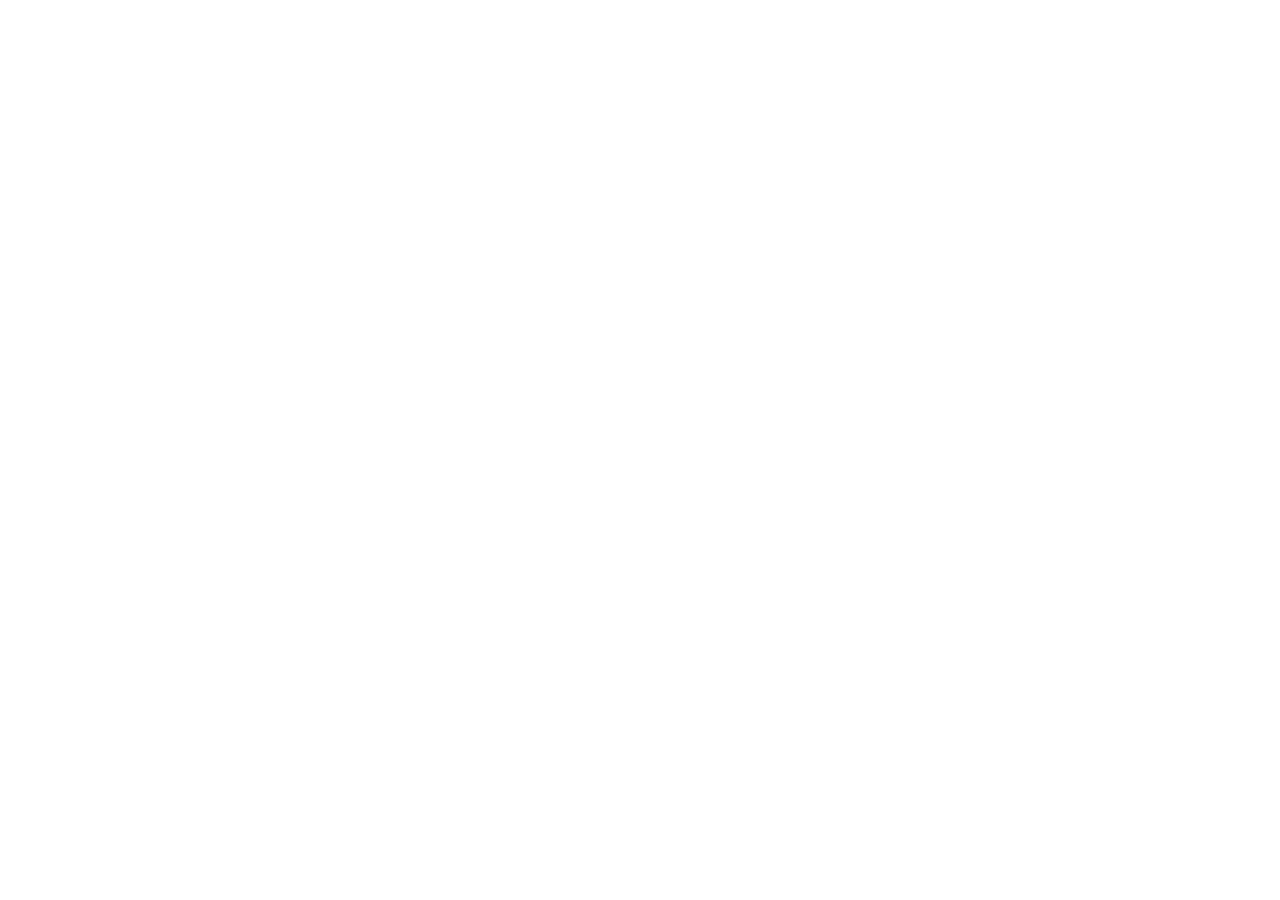
==== assets/index.html @ cc02e822 "Add files via upload" ====
<!doctype html>
<html lang="en">
  <head>
    <meta charset="UTF-8" />
    <meta name="viewport" content="width=device-width, initial-scale=1.0" />
    <title>Ghost Hunt: Revenge</title>
    <script type="module" crossorigin src="/assets/index-zUmnUWKj.js"></script>
    <link rel="stylesheet" crossorigin href="/assets/index-02ATcrIf.css">
  </head>
  <body class="bg-black text-white selection:bg-red-500 selection:text-white overflow-hidden select-none">
    <div id="root"></div>
  </body>
</html>
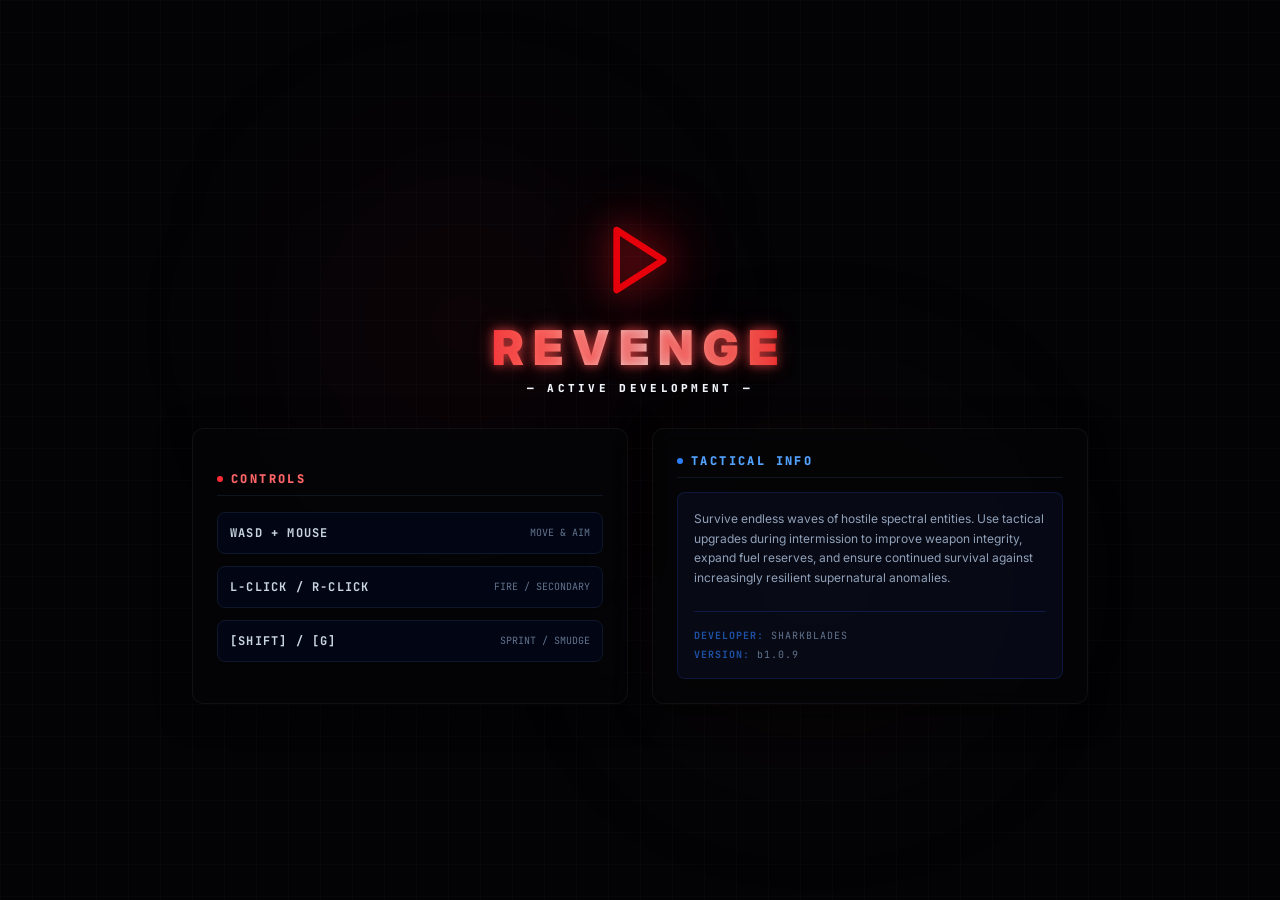
==== commit 7dbaaf4b: "h" ====
--- a/assets/index.html
+++ b/assets/index.html
@@ -4,8 +4,8 @@
     <meta charset="UTF-8" />
     <meta name="viewport" content="width=device-width, initial-scale=1.0" />
     <title>Ghost Hunt: Revenge</title>
-    <script type="module" crossorigin src="/assets/index-zUmnUWKj.js"></script>
-    <link rel="stylesheet" crossorigin href="/assets/index-02ATcrIf.css">
+    <script type="module" crossorigin src="./assets/index-CGmP6H2M.js"></script>
+    <link rel="stylesheet" crossorigin href="./assets/index-DzW3WT_B.css">
   </head>
   <body class="bg-black text-white selection:bg-red-500 selection:text-white overflow-hidden select-none">
     <div id="root"></div>
--- a/assets/assets/index-DzW3WT_B.css
+++ b/assets/assets/index-DzW3WT_B.css
@@ -0,0 +1 @@
+@import "https://fonts.googleapis.com/css2?family=Inter:wght@400;500;600;700;800;900&family=JetBrains+Mono:wght@400;500;700;800&display=swap";@layer components;@layer properties{@supports (((-webkit-hyphens:none)) and (not (margin-trim:inline))) or ((-moz-orient:inline) and (not (color:rgb(from red r g b)))){*,:before,:after,::backdrop{--tw-translate-x:0;--tw-translate-y:0;--tw-translate-z:0;--tw-scale-x:1;--tw-scale-y:1;--tw-scale-z:1;--tw-border-style:solid;--tw-gradient-position:initial;--tw-gradient-from:#0000;--tw-gradient-via:#0000;--tw-gradient-to:#0000;--tw-gradient-stops:initial;--tw-gradient-via-stops:initial;--tw-gradient-from-position:0%;--tw-gradient-via-position:50%;--tw-gradient-to-position:100%;--tw-leading:initial;--tw-font-weight:initial;--tw-tracking:initial;--tw-shadow:0 0 #0000;--tw-shadow-color:initial;--tw-shadow-alpha:100%;--tw-inset-shadow:0 0 #0000;--tw-inset-shadow-color:initial;--tw-inset-shadow-alpha:100%;--tw-ring-color:initial;--tw-ring-shadow:0 0 #0000;--tw-inset-ring-color:initial;--tw-inset-ring-shadow:0 0 #0000;--tw-ring-inset:initial;--tw-ring-offset-width:0px;--tw-ring-offset-color:#fff;--tw-ring-offset-shadow:0 0 #0000;--tw-blur:initial;--tw-brightness:initial;--tw-contrast:initial;--tw-grayscale:initial;--tw-hue-rotate:initial;--tw-invert:initial;--tw-opacity:initial;--tw-saturate:initial;--tw-sepia:initial;--tw-drop-shadow:initial;--tw-drop-shadow-color:initial;--tw-drop-shadow-alpha:100%;--tw-drop-shadow-size:initial;--tw-backdrop-blur:initial;--tw-backdrop-brightness:initial;--tw-backdrop-contrast:initial;--tw-backdrop-grayscale:initial;--tw-backdrop-hue-rotate:initial;--tw-backdrop-invert:initial;--tw-backdrop-opacity:initial;--tw-backdrop-saturate:initial;--tw-backdrop-sepia:initial;--tw-duration:initial}}}@layer theme{:root,:host{--font-sans:"Inter", ui-sans-serif, system-ui, sans-serif;--font-mono:"JetBrains Mono", ui-monospace, SFMono-Regular, monospace;--color-red-400:oklch(70.4% .191 22.216);--color-red-500:oklch(63.7% .237 25.331);--color-red-600:oklch(57.7% .245 27.325);--color-red-700:oklch(50.5% .213 27.518);--color-red-900:oklch(39.6% .141 25.723);--color-red-950:oklch(25.8% .092 26.042);--color-amber-400:oklch(82.8% .189 84.429);--color-amber-500:oklch(76.9% .188 70.08);--color-amber-600:oklch(66.6% .179 58.318);--color-amber-900:oklch(41.4% .112 45.904);--color-amber-950:oklch(27.9% .077 45.635);--color-green-400:oklch(79.2% .209 151.711);--color-green-500:oklch(72.3% .219 149.579);--color-green-600:oklch(62.7% .194 149.214);--color-green-900:oklch(39.3% .095 152.535);--color-green-950:oklch(26.6% .065 152.934);--color-cyan-400:oklch(78.9% .154 211.53);--color-cyan-500:oklch(71.5% .143 215.221);--color-cyan-950:oklch(30.2% .056 229.695);--color-blue-200:oklch(88.2% .059 254.128);--color-blue-400:oklch(70.7% .165 254.624);--color-blue-500:oklch(62.3% .214 259.815);--color-blue-600:oklch(54.6% .245 262.881);--color-blue-900:oklch(37.9% .146 265.522);--color-blue-950:oklch(28.2% .091 267.935);--color-slate-100:oklch(96.8% .007 247.896);--color-slate-300:oklch(86.9% .022 252.894);--color-slate-400:oklch(70.4% .04 256.788);--color-slate-500:oklch(55.4% .046 257.417);--color-slate-600:oklch(44.6% .043 257.281);--color-slate-800:oklch(27.9% .041 260.031);--color-slate-900:oklch(20.8% .042 265.755);--color-slate-950:oklch(12.9% .042 264.695);--color-stone-200:oklch(92.3% .003 48.717);--color-black:#000;--color-white:#fff;--spacing:.25rem;--container-md:28rem;--container-2xl:42rem;--container-4xl:56rem;--text-xs:.75rem;--text-xs--line-height:calc(1 / .75);--text-sm:.875rem;--text-sm--line-height:calc(1.25 / .875);--text-2xl:1.5rem;--text-2xl--line-height:calc(2 / 1.5);--text-4xl:2.25rem;--text-4xl--line-height:calc(2.5 / 2.25);--text-5xl:3rem;--text-5xl--line-height:1;--text-6xl:3.75rem;--text-6xl--line-height:1;--text-8xl:6rem;--text-8xl--line-height:1;--text-9xl:8rem;--text-9xl--line-height:1;--font-weight-medium:500;--font-weight-bold:700;--font-weight-extrabold:800;--font-weight-black:900;--tracking-tighter:-.05em;--tracking-tight:-.025em;--tracking-wide:.025em;--tracking-wider:.05em;--tracking-widest:.1em;--leading-relaxed:1.625;--radius-md:.375rem;--radius-lg:.5rem;--radius-xl:.75rem;--drop-shadow-md:0 3px 3px #0000001f;--animate-spin:spin 1s linear infinite;--animate-ping:ping 1s cubic-bezier(0, 0, .2, 1) infinite;--animate-pulse:pulse 2s cubic-bezier(.4, 0, .6, 1) infinite;--animate-bounce:bounce 1s infinite;--blur-sm:8px;--blur-md:12px;--blur-lg:16px;--blur-xl:24px;--default-transition-duration:.15s;--default-transition-timing-function:cubic-bezier(.4, 0, .2, 1);--default-font-family:var(--font-sans);--default-mono-font-family:var(--font-mono)}}@layer base{*,:after,:before,::backdrop{box-sizing:border-box;border:0 solid;margin:0;padding:0}::file-selector-button{box-sizing:border-box;border:0 solid;margin:0;padding:0}html,:host{-webkit-text-size-adjust:100%;tab-size:4;line-height:1.5;font-family:var(--default-font-family,ui-sans-serif, system-ui, sans-serif, "Apple Color Emoji", "Segoe UI Emoji", "Segoe UI Symbol", "Noto Color Emoji");font-feature-settings:var(--default-font-feature-settings,normal);font-variation-settings:var(--default-font-variation-settings,normal);-webkit-tap-highlight-color:transparent}hr{height:0;color:inherit;border-top-width:1px}abbr:where([title]){-webkit-text-decoration:underline dotted;text-decoration:underline dotted}h1,h2,h3,h4,h5,h6{font-size:inherit;font-weight:inherit}a{color:inherit;-webkit-text-decoration:inherit;-webkit-text-decoration:inherit;-webkit-text-decoration:inherit;-webkit-text-decoration:inherit;text-decoration:inherit}b,strong{font-weight:bolder}code,kbd,samp,pre{font-family:var(--default-mono-font-family,ui-monospace, SFMono-Regular, Menlo, Monaco, Consolas, "Liberation Mono", "Courier New", monospace);font-feature-settings:var(--default-mono-font-feature-settings,normal);font-variation-settings:var(--default-mono-font-variation-settings,normal);font-size:1em}small{font-size:80%}sub,sup{vertical-align:baseline;font-size:75%;line-height:0;position:relative}sub{bottom:-.25em}sup{top:-.5em}table{text-indent:0;border-color:inherit;border-collapse:collapse}:-moz-focusring{outline:auto}progress{vertical-align:baseline}summary{display:list-item}ol,ul,menu{list-style:none}img,svg,video,canvas,audio,iframe,embed,object{vertical-align:middle;display:block}img,video{max-width:100%;height:auto}button,input,select,optgroup,textarea{font:inherit;font-feature-settings:inherit;font-variation-settings:inherit;letter-spacing:inherit;color:inherit;opacity:1;background-color:#0000;border-radius:0}::file-selector-button{font:inherit;font-feature-settings:inherit;font-variation-settings:inherit;letter-spacing:inherit;color:inherit;opacity:1;background-color:#0000;border-radius:0}:where(select:is([multiple],[size])) optgroup{font-weight:bolder}:where(select:is([multiple],[size])) optgroup option{padding-inline-start:20px}::file-selector-button{margin-inline-end:4px}::placeholder{opacity:1}@supports (not ((-webkit-appearance:-apple-pay-button))) or (contain-intrinsic-size:1px){::placeholder{color:currentColor}@supports (color:color-mix(in lab, red, red)){::placeholder{color:color-mix(in oklab, currentcolor 50%, transparent)}}}textarea{resize:vertical}::-webkit-search-decoration{-webkit-appearance:none}::-webkit-date-and-time-value{min-height:1lh;text-align:inherit}::-webkit-datetime-edit{display:inline-flex}::-webkit-datetime-edit-fields-wrapper{padding:0}::-webkit-datetime-edit{padding-block:0}::-webkit-datetime-edit-year-field{padding-block:0}::-webkit-datetime-edit-month-field{padding-block:0}::-webkit-datetime-edit-day-field{padding-block:0}::-webkit-datetime-edit-hour-field{padding-block:0}::-webkit-datetime-edit-minute-field{padding-block:0}::-webkit-datetime-edit-second-field{padding-block:0}::-webkit-datetime-edit-millisecond-field{padding-block:0}::-webkit-datetime-edit-meridiem-field{padding-block:0}::-webkit-calendar-picker-indicator{line-height:1}:-moz-ui-invalid{box-shadow:none}button,input:where([type=button],[type=reset],[type=submit]){appearance:button}::file-selector-button{appearance:button}::-webkit-inner-spin-button{height:auto}::-webkit-outer-spin-button{height:auto}[hidden]:where(:not([hidden=until-found])){display:none!important}}@layer utilities{.pointer-events-auto{pointer-events:auto}.pointer-events-none{pointer-events:none}.invisible{visibility:hidden}.absolute{position:absolute}.fixed{position:fixed}.relative{position:relative}.inset-0{inset:calc(var(--spacing) * 0)}.top-0{top:calc(var(--spacing) * 0)}.top-1\/2{top:50%}.top-6{top:calc(var(--spacing) * 6)}.top-24{top:calc(var(--spacing) * 24)}.top-\[20\%\]{top:20%}.right-0{right:calc(var(--spacing) * 0)}.right-6{right:calc(var(--spacing) * 6)}.right-\[25\%\]{right:25%}.-bottom-2{bottom:calc(var(--spacing) * -2)}.bottom-8{bottom:calc(var(--spacing) * 8)}.bottom-10{bottom:calc(var(--spacing) * 10)}.bottom-\[20\%\]{bottom:20%}.left-0{left:calc(var(--spacing) * 0)}.left-1\/2{left:50%}.left-6{left:calc(var(--spacing) * 6)}.left-10{left:calc(var(--spacing) * 10)}.left-\[25\%\]{left:25%}.z-0{z-index:0}.z-10{z-index:10}.z-20{z-index:20}.z-30{z-index:30}.z-40{z-index:40}.z-45,.z-\[45\]{z-index:45}.z-\[50\]{z-index:50}.my-auto{margin-block:auto}.mt-0\.5{margin-top:calc(var(--spacing) * .5)}.mt-1{margin-top:calc(var(--spacing) * 1)}.mt-2{margin-top:calc(var(--spacing) * 2)}.mt-4{margin-top:calc(var(--spacing) * 4)}.mt-6{margin-top:calc(var(--spacing) * 6)}.mt-auto{margin-top:auto}.mb-0\.5{margin-bottom:calc(var(--spacing) * .5)}.mb-1{margin-bottom:calc(var(--spacing) * 1)}.mb-2{margin-bottom:calc(var(--spacing) * 2)}.mb-3\.5{margin-bottom:calc(var(--spacing) * 3.5)}.mb-4{margin-bottom:calc(var(--spacing) * 4)}.mb-6{margin-bottom:calc(var(--spacing) * 6)}.mb-8{margin-bottom:calc(var(--spacing) * 8)}.mb-16{margin-bottom:calc(var(--spacing) * 16)}.ml-1{margin-left:calc(var(--spacing) * 1)}.block{display:block}.flex{display:flex}.grid{display:grid}.hidden{display:none}.h-0\.5{height:calc(var(--spacing) * .5)}.h-1{height:calc(var(--spacing) * 1)}.h-1\.5{height:calc(var(--spacing) * 1.5)}.h-3{height:calc(var(--spacing) * 3)}.h-3\.5{height:calc(var(--spacing) * 3.5)}.h-4{height:calc(var(--spacing) * 4)}.h-5{height:calc(var(--spacing) * 5)}.h-6{height:calc(var(--spacing) * 6)}.h-8{height:calc(var(--spacing) * 8)}.h-20{height:calc(var(--spacing) * 20)}.h-32{height:calc(var(--spacing) * 32)}.h-72{height:calc(var(--spacing) * 72)}.h-\[1px\]{height:1px}.h-\[75px\]{height:75px}.h-full{height:100%}.h-screen{height:100vh}.w-0\.5{width:calc(var(--spacing) * .5)}.w-1{width:calc(var(--spacing) * 1)}.w-1\.5{width:calc(var(--spacing) * 1.5)}.w-3\.5{width:calc(var(--spacing) * 3.5)}.w-4{width:calc(var(--spacing) * 4)}.w-5{width:calc(var(--spacing) * 5)}.w-6{width:calc(var(--spacing) * 6)}.w-20{width:calc(var(--spacing) * 20)}.w-32{width:calc(var(--spacing) * 32)}.w-64{width:calc(var(--spacing) * 64)}.w-72{width:calc(var(--spacing) * 72)}.w-\[1px\]{width:1px}.w-full{width:100%}.w-screen{width:100vw}.max-w-2xl{max-width:var(--container-2xl)}.max-w-4xl{max-width:var(--container-4xl)}.max-w-full{max-width:100%}.max-w-md{max-width:var(--container-md)}.min-w-\[80px\]{min-width:80px}.flex-1{flex:1}.-translate-x-1\/2{--tw-translate-x:calc(calc(1 / 2 * 100%) * -1);translate:var(--tw-translate-x) var(--tw-translate-y)}.-translate-x-3{--tw-translate-x:calc(var(--spacing) * -3);translate:var(--tw-translate-x) var(--tw-translate-y)}.translate-x-3{--tw-translate-x:calc(var(--spacing) * 3);translate:var(--tw-translate-x) var(--tw-translate-y)}.-translate-y-3{--tw-translate-y:calc(var(--spacing) * -3);translate:var(--tw-translate-x) var(--tw-translate-y)}.translate-y-3{--tw-translate-y:calc(var(--spacing) * 3);translate:var(--tw-translate-x) var(--tw-translate-y)}.translate-y-full{--tw-translate-y:100%;translate:var(--tw-translate-x) var(--tw-translate-y)}.scale-25{--tw-scale-x:25%;--tw-scale-y:25%;--tw-scale-z:25%;scale:var(--tw-scale-x) var(--tw-scale-y)}.scale-50{--tw-scale-x:50%;--tw-scale-y:50%;--tw-scale-z:50%;scale:var(--tw-scale-x) var(--tw-scale-y)}.scale-75{--tw-scale-x:75%;--tw-scale-y:75%;--tw-scale-z:75%;scale:var(--tw-scale-x) var(--tw-scale-y)}.scale-110{--tw-scale-x:110%;--tw-scale-y:110%;--tw-scale-z:110%;scale:var(--tw-scale-x) var(--tw-scale-y)}.animate-\[spin_3s_linear_infinite\]{animation:3s linear infinite spin}.animate-bounce{animation:var(--animate-bounce)}.animate-ping{animation:var(--animate-ping)}.animate-pulse{animation:var(--animate-pulse)}.animate-spin{animation:var(--animate-spin)}.cursor-crosshair{cursor:crosshair}.cursor-not-allowed{cursor:not-allowed}.cursor-pointer{cursor:pointer}.resize{resize:both}.grid-cols-2{grid-template-columns:repeat(2,minmax(0,1fr))}.flex-col{flex-direction:column}.items-baseline{align-items:baseline}.items-center{align-items:center}.items-end{align-items:flex-end}.items-stretch{align-items:stretch}.justify-between{justify-content:space-between}.justify-center{justify-content:center}.gap-1{gap:calc(var(--spacing) * 1)}.gap-1\.5{gap:calc(var(--spacing) * 1.5)}.gap-2{gap:calc(var(--spacing) * 2)}.gap-2\.5{gap:calc(var(--spacing) * 2.5)}.gap-3{gap:calc(var(--spacing) * 3)}.gap-3\.5{gap:calc(var(--spacing) * 3.5)}.gap-4{gap:calc(var(--spacing) * 4)}.gap-6{gap:calc(var(--spacing) * 6)}.gap-8{gap:calc(var(--spacing) * 8)}.gap-12{gap:calc(var(--spacing) * 12)}.overflow-auto{overflow:auto}.overflow-hidden{overflow:hidden}.rounded{border-radius:.25rem}.rounded-full{border-radius:3.40282e38px}.rounded-lg{border-radius:var(--radius-lg)}.rounded-md{border-radius:var(--radius-md)}.rounded-xl{border-radius:var(--radius-xl)}.border{border-style:var(--tw-border-style);border-width:1px}.border-2{border-style:var(--tw-border-style);border-width:2px}.border-y{border-block-style:var(--tw-border-style);border-block-width:1px}.border-t{border-top-style:var(--tw-border-style);border-top-width:1px}.border-t-2{border-top-style:var(--tw-border-style);border-top-width:2px}.border-b{border-bottom-style:var(--tw-border-style);border-bottom-width:1px}.border-l-2{border-left-style:var(--tw-border-style);border-left-width:2px}.border-none{--tw-border-style:none;border-style:none}.border-amber-500\/10{border-color:#f99c001a}@supports (color:color-mix(in lab, red, red)){.border-amber-500\/10{border-color:color-mix(in oklab, var(--color-amber-500) 10%, transparent)}}.border-amber-500\/30{border-color:#f99c004d}@supports (color:color-mix(in lab, red, red)){.border-amber-500\/30{border-color:color-mix(in oklab, var(--color-amber-500) 30%, transparent)}}.border-blue-900\/30{border-color:#1c398e4d}@supports (color:color-mix(in lab, red, red)){.border-blue-900\/30{border-color:color-mix(in oklab, var(--color-blue-900) 30%, transparent)}}.border-blue-900\/40{border-color:#1c398e66}@supports (color:color-mix(in lab, red, red)){.border-blue-900\/40{border-color:color-mix(in oklab, var(--color-blue-900) 40%, transparent)}}.border-current\/10{border-color:currentColor}@supports (color:color-mix(in lab, red, red)){.border-current\/10{border-color:color-mix(in oklab, currentcolor 10%, transparent)}}.border-cyan-500\/30{border-color:#00b7d74d}@supports (color:color-mix(in lab, red, red)){.border-cyan-500\/30{border-color:color-mix(in oklab, var(--color-cyan-500) 30%, transparent)}}.border-green-500\/10{border-color:#00c7581a}@supports (color:color-mix(in lab, red, red)){.border-green-500\/10{border-color:color-mix(in oklab, var(--color-green-500) 10%, transparent)}}.border-green-500\/20{border-color:#00c75833}@supports (color:color-mix(in lab, red, red)){.border-green-500\/20{border-color:color-mix(in oklab, var(--color-green-500) 20%, transparent)}}.border-green-500\/30{border-color:#00c7584d}@supports (color:color-mix(in lab, red, red)){.border-green-500\/30{border-color:color-mix(in oklab, var(--color-green-500) 30%, transparent)}}.border-red-500\/20{border-color:#fb2c3633}@supports (color:color-mix(in lab, red, red)){.border-red-500\/20{border-color:color-mix(in oklab, var(--color-red-500) 20%, transparent)}}.border-red-500\/25{border-color:#fb2c3640}@supports (color:color-mix(in lab, red, red)){.border-red-500\/25{border-color:color-mix(in oklab, var(--color-red-500) 25%, transparent)}}.border-red-500\/30{border-color:#fb2c364d}@supports (color:color-mix(in lab, red, red)){.border-red-500\/30{border-color:color-mix(in oklab, var(--color-red-500) 30%, transparent)}}.border-red-600\/30{border-color:#e400144d}@supports (color:color-mix(in lab, red, red)){.border-red-600\/30{border-color:color-mix(in oklab, var(--color-red-600) 30%, transparent)}}.border-slate-800{border-color:var(--color-slate-800)}.border-slate-800\/50{border-color:#1d293d80}@supports (color:color-mix(in lab, red, red)){.border-slate-800\/50{border-color:color-mix(in oklab, var(--color-slate-800) 50%, transparent)}}.border-slate-800\/60{border-color:#1d293d99}@supports (color:color-mix(in lab, red, red)){.border-slate-800\/60{border-color:color-mix(in oklab, var(--color-slate-800) 60%, transparent)}}.border-slate-800\/80{border-color:#1d293dcc}@supports (color:color-mix(in lab, red, red)){.border-slate-800\/80{border-color:color-mix(in oklab, var(--color-slate-800) 80%, transparent)}}.border-slate-900{border-color:var(--color-slate-900)}.border-slate-900\/60{border-color:#0f172b99}@supports (color:color-mix(in lab, red, red)){.border-slate-900\/60{border-color:color-mix(in oklab, var(--color-slate-900) 60%, transparent)}}.border-t-green-500{border-top-color:var(--color-green-500)}.border-l-blue-500{border-left-color:var(--color-blue-500)}.bg-\[\#0a0a0c\]{background-color:#0a0a0c}.bg-\[\#020204\]{background-color:#020204}.bg-\[\#030306\]{background-color:#030306}.bg-amber-900\/10{background-color:#7b33061a}@supports (color:color-mix(in lab, red, red)){.bg-amber-900\/10{background-color:color-mix(in oklab, var(--color-amber-900) 10%, transparent)}}.bg-amber-950\/20{background-color:#46190133}@supports (color:color-mix(in lab, red, red)){.bg-amber-950\/20{background-color:color-mix(in oklab, var(--color-amber-950) 20%, transparent)}}.bg-amber-950\/40{background-color:#46190166}@supports (color:color-mix(in lab, red, red)){.bg-amber-950\/40{background-color:color-mix(in oklab, var(--color-amber-950) 40%, transparent)}}.bg-amber-950\/60{background-color:#46190199}@supports (color:color-mix(in lab, red, red)){.bg-amber-950\/60{background-color:color-mix(in oklab, var(--color-amber-950) 60%, transparent)}}.bg-black{background-color:var(--color-black)}.bg-black\/60{background-color:#0009}@supports (color:color-mix(in lab, red, red)){.bg-black\/60{background-color:color-mix(in oklab, var(--color-black) 60%, transparent)}}.bg-black\/75{background-color:#000000bf}@supports (color:color-mix(in lab, red, red)){.bg-black\/75{background-color:color-mix(in oklab, var(--color-black) 75%, transparent)}}.bg-black\/80{background-color:#000c}@supports (color:color-mix(in lab, red, red)){.bg-black\/80{background-color:color-mix(in oklab, var(--color-black) 80%, transparent)}}.bg-black\/90{background-color:#000000e6}@supports (color:color-mix(in lab, red, red)){.bg-black\/90{background-color:color-mix(in oklab, var(--color-black) 90%, transparent)}}.bg-black\/95{background-color:#000000f2}@supports (color:color-mix(in lab, red, red)){.bg-black\/95{background-color:color-mix(in oklab, var(--color-black) 95%, transparent)}}.bg-blue-500{background-color:var(--color-blue-500)}.bg-blue-950\/20{background-color:#16245633}@supports (color:color-mix(in lab, red, red)){.bg-blue-950\/20{background-color:color-mix(in oklab, var(--color-blue-950) 20%, transparent)}}.bg-blue-950\/40{background-color:#16245666}@supports (color:color-mix(in lab, red, red)){.bg-blue-950\/40{background-color:color-mix(in oklab, var(--color-blue-950) 40%, transparent)}}.bg-cyan-950\/20{background-color:#05334533}@supports (color:color-mix(in lab, red, red)){.bg-cyan-950\/20{background-color:color-mix(in oklab, var(--color-cyan-950) 20%, transparent)}}.bg-cyan-950\/60{background-color:#05334599}@supports (color:color-mix(in lab, red, red)){.bg-cyan-950\/60{background-color:color-mix(in oklab, var(--color-cyan-950) 60%, transparent)}}.bg-green-500\/10{background-color:#00c7581a}@supports (color:color-mix(in lab, red, red)){.bg-green-500\/10{background-color:color-mix(in oklab, var(--color-green-500) 10%, transparent)}}.bg-green-950\/20{background-color:#032e1533}@supports (color:color-mix(in lab, red, red)){.bg-green-950\/20{background-color:color-mix(in oklab, var(--color-green-950) 20%, transparent)}}.bg-green-950\/40{background-color:#032e1566}@supports (color:color-mix(in lab, red, red)){.bg-green-950\/40{background-color:color-mix(in oklab, var(--color-green-950) 40%, transparent)}}.bg-green-950\/60{background-color:#032e1599}@supports (color:color-mix(in lab, red, red)){.bg-green-950\/60{background-color:color-mix(in oklab, var(--color-green-950) 60%, transparent)}}.bg-red-500{background-color:var(--color-red-500)}.bg-red-500\/70{background-color:#fb2c36b3}@supports (color:color-mix(in lab, red, red)){.bg-red-500\/70{background-color:color-mix(in oklab, var(--color-red-500) 70%, transparent)}}.bg-red-600{background-color:var(--color-red-600)}.bg-red-600\/10{background-color:#e400141a}@supports (color:color-mix(in lab, red, red)){.bg-red-600\/10{background-color:color-mix(in oklab, var(--color-red-600) 10%, transparent)}}.bg-red-600\/20{background-color:#e4001433}@supports (color:color-mix(in lab, red, red)){.bg-red-600\/20{background-color:color-mix(in oklab, var(--color-red-600) 20%, transparent)}}.bg-red-900\/10{background-color:#82181a1a}@supports (color:color-mix(in lab, red, red)){.bg-red-900\/10{background-color:color-mix(in oklab, var(--color-red-900) 10%, transparent)}}.bg-red-950\/20{background-color:#46080933}@supports (color:color-mix(in lab, red, red)){.bg-red-950\/20{background-color:color-mix(in oklab, var(--color-red-950) 20%, transparent)}}.bg-red-950\/40{background-color:#46080966}@supports (color:color-mix(in lab, red, red)){.bg-red-950\/40{background-color:color-mix(in oklab, var(--color-red-950) 40%, transparent)}}.bg-red-950\/60{background-color:#46080999}@supports (color:color-mix(in lab, red, red)){.bg-red-950\/60{background-color:color-mix(in oklab, var(--color-red-950) 60%, transparent)}}.bg-slate-800{background-color:var(--color-slate-800)}.bg-slate-950{background-color:var(--color-slate-950)}.bg-slate-950\/40{background-color:#02061866}@supports (color:color-mix(in lab, red, red)){.bg-slate-950\/40{background-color:color-mix(in oklab, var(--color-slate-950) 40%, transparent)}}.bg-slate-950\/80{background-color:#020618cc}@supports (color:color-mix(in lab, red, red)){.bg-slate-950\/80{background-color:color-mix(in oklab, var(--color-slate-950) 80%, transparent)}}.bg-transparent{background-color:#0000}.bg-white\/30{background-color:#ffffff4d}@supports (color:color-mix(in lab, red, red)){.bg-white\/30{background-color:color-mix(in oklab, var(--color-white) 30%, transparent)}}.bg-gradient-to-r{--tw-gradient-position:to right in oklab;background-image:linear-gradient(var(--tw-gradient-stops))}.bg-gradient-to-t{--tw-gradient-position:to top in oklab;background-image:linear-gradient(var(--tw-gradient-stops))}.bg-\[conic-gradient\(from_0deg\,transparent_90\%\,rgba\(34\,197\,94\,0\.4\)_100\%\)\]{background-image:conic-gradient(#0000 90%,#22c55e66 100%)}.bg-\[linear-gradient\(rgba\(255\,255\,255\,0\.01\)_1px\,transparent_1px\)\]{background-image:linear-gradient(#ffffff03 1px,#0000 1px)}.bg-\[linear-gradient\(rgba\(255\,255\,255\,0\.015\)_1px\,transparent_1px\)\,linear-gradient\(90deg\,rgba\(255\,255\,255\,0\.015\)_1px\,transparent_1px\)\]{background-image:linear-gradient(#ffffff04 1px,#0000 1px),linear-gradient(90deg,#ffffff04 1px,#0000 1px)}.bg-\[radial-gradient\(circle_at_center\,rgba\(34\,197\,94\,0\.1\)\,transparent_70\%\)\]{background-image:radial-gradient(circle,#22c55e1a,#0000 70%)}.bg-\[radial-gradient\(circle_at_center\,transparent_30\%\,rgba\(153\,27\,27\,0\.4\)_100\%\)\]{background-image:radial-gradient(circle,#0000 30%,#991b1b66 100%)}.bg-\[radial-gradient\(circle_at_center\,transparent_40\%\,rgba\(0\,0\,0\,0\.92\)_100\%\)\]{background-image:radial-gradient(circle,#0000 40%,#000000eb 100%)}.bg-\[url\(\'https\:\/\/sharkvelocity\.github\.io\/play\/assets\/textures\/white_noise\.png\'\)\]{background-image:url(https://sharkvelocity.github.io/play/assets/textures/white_noise.png)}.from-\[\#090912\]\/50{--tw-gradient-from:oklab(14.49% .00461576 -.0189321/.5);--tw-gradient-stops:var(--tw-gradient-via-stops,var(--tw-gradient-position), var(--tw-gradient-from) var(--tw-gradient-from-position), var(--tw-gradient-to) var(--tw-gradient-to-position))}.from-amber-600{--tw-gradient-from:var(--color-amber-600);--tw-gradient-stops:var(--tw-gradient-via-stops,var(--tw-gradient-position), var(--tw-gradient-from) var(--tw-gradient-from-position), var(--tw-gradient-to) var(--tw-gradient-to-position))}.from-blue-600{--tw-gradient-from:var(--color-blue-600);--tw-gradient-stops:var(--tw-gradient-via-stops,var(--tw-gradient-position), var(--tw-gradient-from) var(--tw-gradient-from-position), var(--tw-gradient-to) var(--tw-gradient-to-position))}.from-green-600{--tw-gradient-from:var(--color-green-600);--tw-gradient-stops:var(--tw-gradient-via-stops,var(--tw-gradient-position), var(--tw-gradient-from) var(--tw-gradient-from-position), var(--tw-gradient-to) var(--tw-gradient-to-position))}.from-red-500{--tw-gradient-from:var(--color-red-500);--tw-gradient-stops:var(--tw-gradient-via-stops,var(--tw-gradient-position), var(--tw-gradient-from) var(--tw-gradient-from-position), var(--tw-gradient-to) var(--tw-gradient-to-position))}.from-red-700{--tw-gradient-from:var(--color-red-700);--tw-gradient-stops:var(--tw-gradient-via-stops,var(--tw-gradient-position), var(--tw-gradient-from) var(--tw-gradient-from-position), var(--tw-gradient-to) var(--tw-gradient-to-position))}.from-red-950\/80{--tw-gradient-from:#460809cc}@supports (color:color-mix(in lab, red, red)){.from-red-950\/80{--tw-gradient-from:color-mix(in oklab, var(--color-red-950) 80%, transparent)}}.from-red-950\/80{--tw-gradient-stops:var(--tw-gradient-via-stops,var(--tw-gradient-position), var(--tw-gradient-from) var(--tw-gradient-from-position), var(--tw-gradient-to) var(--tw-gradient-to-position))}.via-\[\#030306\]{--tw-gradient-via:#030306;--tw-gradient-via-stops:var(--tw-gradient-position), var(--tw-gradient-from) var(--tw-gradient-from-position), var(--tw-gradient-via) var(--tw-gradient-via-position), var(--tw-gradient-to) var(--tw-gradient-to-position);--tw-gradient-stops:var(--tw-gradient-via-stops)}.via-black\/40{--tw-gradient-via:#0006}@supports (color:color-mix(in lab, red, red)){.via-black\/40{--tw-gradient-via:color-mix(in oklab, var(--color-black) 40%, transparent)}}.via-black\/40{--tw-gradient-via-stops:var(--tw-gradient-position), var(--tw-gradient-from) var(--tw-gradient-from-position), var(--tw-gradient-via) var(--tw-gradient-via-position), var(--tw-gradient-to) var(--tw-gradient-to-position);--tw-gradient-stops:var(--tw-gradient-via-stops)}.via-stone-200{--tw-gradient-via:var(--color-stone-200);--tw-gradient-via-stops:var(--tw-gradient-position), var(--tw-gradient-from) var(--tw-gradient-from-position), var(--tw-gradient-via) var(--tw-gradient-via-position), var(--tw-gradient-to) var(--tw-gradient-to-position);--tw-gradient-stops:var(--tw-gradient-via-stops)}.to-amber-400{--tw-gradient-to:var(--color-amber-400);--tw-gradient-stops:var(--tw-gradient-via-stops,var(--tw-gradient-position), var(--tw-gradient-from) var(--tw-gradient-from-position), var(--tw-gradient-to) var(--tw-gradient-to-position))}.to-black{--tw-gradient-to:var(--color-black);--tw-gradient-stops:var(--tw-gradient-via-stops,var(--tw-gradient-position), var(--tw-gradient-from) var(--tw-gradient-from-position), var(--tw-gradient-to) var(--tw-gradient-to-position))}.to-blue-400{--tw-gradient-to:var(--color-blue-400);--tw-gradient-stops:var(--tw-gradient-via-stops,var(--tw-gradient-position), var(--tw-gradient-from) var(--tw-gradient-from-position), var(--tw-gradient-to) var(--tw-gradient-to-position))}.to-green-400{--tw-gradient-to:var(--color-green-400);--tw-gradient-stops:var(--tw-gradient-via-stops,var(--tw-gradient-position), var(--tw-gradient-from) var(--tw-gradient-from-position), var(--tw-gradient-to) var(--tw-gradient-to-position))}.to-red-500{--tw-gradient-to:var(--color-red-500);--tw-gradient-stops:var(--tw-gradient-via-stops,var(--tw-gradient-position), var(--tw-gradient-from) var(--tw-gradient-from-position), var(--tw-gradient-to) var(--tw-gradient-to-position))}.to-red-600{--tw-gradient-to:var(--color-red-600);--tw-gradient-stops:var(--tw-gradient-via-stops,var(--tw-gradient-position), var(--tw-gradient-from) var(--tw-gradient-from-position), var(--tw-gradient-to) var(--tw-gradient-to-position))}.to-transparent{--tw-gradient-to:transparent;--tw-gradient-stops:var(--tw-gradient-via-stops,var(--tw-gradient-position), var(--tw-gradient-from) var(--tw-gradient-from-position), var(--tw-gradient-to) var(--tw-gradient-to-position))}.bg-\[size\:32px_32px\]{background-size:32px 32px}.bg-\[size\:100\%_4px\]{background-size:100% 4px}.bg-clip-text{-webkit-background-clip:text;background-clip:text}.object-contain{object-fit:contain}.p-0\.5{padding:calc(var(--spacing) * .5)}.p-3{padding:calc(var(--spacing) * 3)}.p-4{padding:calc(var(--spacing) * 4)}.p-5{padding:calc(var(--spacing) * 5)}.p-6{padding:calc(var(--spacing) * 6)}.p-10{padding:calc(var(--spacing) * 10)}.px-1\.5{padding-inline:calc(var(--spacing) * 1.5)}.px-2{padding-inline:calc(var(--spacing) * 2)}.px-3{padding-inline:calc(var(--spacing) * 3)}.px-4{padding-inline:calc(var(--spacing) * 4)}.px-4\.5{padding-inline:calc(var(--spacing) * 4.5)}.px-5{padding-inline:calc(var(--spacing) * 5)}.px-6{padding-inline:calc(var(--spacing) * 6)}.px-12{padding-inline:calc(var(--spacing) * 12)}.py-0\.5{padding-block:calc(var(--spacing) * .5)}.py-1\.5{padding-block:calc(var(--spacing) * 1.5)}.py-2\.5{padding-block:calc(var(--spacing) * 2.5)}.py-3{padding-block:calc(var(--spacing) * 3)}.py-3\.5{padding-block:calc(var(--spacing) * 3.5)}.py-4{padding-block:calc(var(--spacing) * 4)}.py-5{padding-block:calc(var(--spacing) * 5)}.py-12{padding-block:calc(var(--spacing) * 12)}.pt-4{padding-top:calc(var(--spacing) * 4)}.pb-2{padding-bottom:calc(var(--spacing) * 2)}.pb-2\.5{padding-bottom:calc(var(--spacing) * 2.5)}.text-center{text-align:center}.text-left{text-align:left}.text-right{text-align:right}.font-mono{font-family:var(--font-mono)}.font-sans{font-family:var(--font-sans)}.text-2xl{font-size:var(--text-2xl);line-height:var(--tw-leading,var(--text-2xl--line-height))}.text-4xl{font-size:var(--text-4xl);line-height:var(--tw-leading,var(--text-4xl--line-height))}.text-6xl{font-size:var(--text-6xl);line-height:var(--tw-leading,var(--text-6xl--line-height))}.text-8xl{font-size:var(--text-8xl);line-height:var(--tw-leading,var(--text-8xl--line-height))}.text-9xl{font-size:var(--text-9xl);line-height:var(--tw-leading,var(--text-9xl--line-height))}.text-sm{font-size:var(--text-sm);line-height:var(--tw-leading,var(--text-sm--line-height))}.text-xs{font-size:var(--text-xs);line-height:var(--tw-leading,var(--text-xs--line-height))}.text-\[8px\]{font-size:8px}.text-\[9px\]{font-size:9px}.text-\[10px\]{font-size:10px}.text-\[11px\]{font-size:11px}.text-\[64px\]{font-size:64px}.leading-none{--tw-leading:1;line-height:1}.leading-relaxed{--tw-leading:var(--leading-relaxed);line-height:var(--leading-relaxed)}.font-black{--tw-font-weight:var(--font-weight-black);font-weight:var(--font-weight-black)}.font-bold{--tw-font-weight:var(--font-weight-bold);font-weight:var(--font-weight-bold)}.font-extrabold{--tw-font-weight:var(--font-weight-extrabold);font-weight:var(--font-weight-extrabold)}.font-medium{--tw-font-weight:var(--font-weight-medium);font-weight:var(--font-weight-medium)}.tracking-\[\.2em\]{--tw-tracking:.2em;letter-spacing:.2em}.tracking-\[0\.1em\]{--tw-tracking:.1em;letter-spacing:.1em}.tracking-\[0\.2em\]{--tw-tracking:.2em;letter-spacing:.2em}.tracking-\[0\.3em\]{--tw-tracking:.3em;letter-spacing:.3em}.tracking-\[0\.4em\]{--tw-tracking:.4em;letter-spacing:.4em}.tracking-\[0\.05em\]{--tw-tracking:.05em;letter-spacing:.05em}.tracking-\[0\.15em\]{--tw-tracking:.15em;letter-spacing:.15em}.tracking-tight{--tw-tracking:var(--tracking-tight);letter-spacing:var(--tracking-tight)}.tracking-tighter{--tw-tracking:var(--tracking-tighter);letter-spacing:var(--tracking-tighter)}.tracking-wide{--tw-tracking:var(--tracking-wide);letter-spacing:var(--tracking-wide)}.tracking-wider{--tw-tracking:var(--tracking-wider);letter-spacing:var(--tracking-wider)}.tracking-widest{--tw-tracking:var(--tracking-widest);letter-spacing:var(--tracking-widest)}.text-amber-400{color:var(--color-amber-400)}.text-black{color:var(--color-black)}.text-blue-200{color:var(--color-blue-200)}.text-blue-400{color:var(--color-blue-400)}.text-blue-500\/60{color:#3080ff99}@supports (color:color-mix(in lab, red, red)){.text-blue-500\/60{color:color-mix(in oklab, var(--color-blue-500) 60%, transparent)}}.text-cyan-400{color:var(--color-cyan-400)}.text-green-400{color:var(--color-green-400)}.text-green-500{color:var(--color-green-500)}.text-green-500\/60{color:#00c75899}@supports (color:color-mix(in lab, red, red)){.text-green-500\/60{color:color-mix(in oklab, var(--color-green-500) 60%, transparent)}}.text-red-400{color:var(--color-red-400)}.text-red-500{color:var(--color-red-500)}.text-red-600{color:var(--color-red-600)}.text-slate-100{color:var(--color-slate-100)}.text-slate-300{color:var(--color-slate-300)}.text-slate-400{color:var(--color-slate-400)}.text-slate-500{color:var(--color-slate-500)}.text-slate-600{color:var(--color-slate-600)}.text-transparent{color:#0000}.text-white{color:var(--color-white)}.uppercase{text-transform:uppercase}.italic{font-style:italic}.underline{text-decoration-line:underline}.decoration-green-900{-webkit-text-decoration-color:var(--color-green-900);-webkit-text-decoration-color:var(--color-green-900);-webkit-text-decoration-color:var(--color-green-900);text-decoration-color:var(--color-green-900)}.decoration-red-900{-webkit-text-decoration-color:var(--color-red-900);-webkit-text-decoration-color:var(--color-red-900);-webkit-text-decoration-color:var(--color-red-900);text-decoration-color:var(--color-red-900)}.opacity-15{opacity:.15}.opacity-50{opacity:.5}.opacity-60{opacity:.6}.opacity-65{opacity:.65}.opacity-80{opacity:.8}.opacity-\[0\.15\]{opacity:.15}.mix-blend-overlay{mix-blend-mode:overlay}.shadow{--tw-shadow:0 1px 3px 0 var(--tw-shadow-color,#0000001a), 0 1px 2px -1px var(--tw-shadow-color,#0000001a);box-shadow:var(--tw-inset-shadow), var(--tw-inset-ring-shadow), var(--tw-ring-offset-shadow), var(--tw-ring-shadow), var(--tw-shadow)}.shadow-2xl{--tw-shadow:0 25px 50px -12px var(--tw-shadow-color,#00000040);box-shadow:var(--tw-inset-shadow), var(--tw-inset-ring-shadow), var(--tw-ring-offset-shadow), var(--tw-ring-shadow), var(--tw-shadow)}.shadow-\[0_0_8px_rgba\(239\,68\,68\,0\.4\)\]{--tw-shadow:0 0 8px var(--tw-shadow-color,#ef444466);box-shadow:var(--tw-inset-shadow), var(--tw-inset-ring-shadow), var(--tw-ring-offset-shadow), var(--tw-ring-shadow), var(--tw-shadow)}.shadow-\[0_0_8px_rgba\(239\,68\,68\,0\.9\)\]{--tw-shadow:0 0 8px var(--tw-shadow-color,#ef4444e6);box-shadow:var(--tw-inset-shadow), var(--tw-inset-ring-shadow), var(--tw-ring-offset-shadow), var(--tw-ring-shadow), var(--tw-shadow)}.shadow-\[0_0_8px_rgba\(245\,158\,11\,0\.4\)\]{--tw-shadow:0 0 8px var(--tw-shadow-color,#f59e0b66);box-shadow:var(--tw-inset-shadow), var(--tw-inset-ring-shadow), var(--tw-ring-offset-shadow), var(--tw-ring-shadow), var(--tw-shadow)}.shadow-\[0_0_8px_rgba\(255\,255\,255\,0\.4\)\]{--tw-shadow:0 0 8px var(--tw-shadow-color,#fff6);box-shadow:var(--tw-inset-shadow), var(--tw-inset-ring-shadow), var(--tw-ring-offset-shadow), var(--tw-ring-shadow), var(--tw-shadow)}.shadow-\[0_0_15px_rgba\(220\,38\,38\,0\.2\)\]{--tw-shadow:0 0 15px var(--tw-shadow-color,#dc262633);box-shadow:var(--tw-inset-shadow), var(--tw-inset-ring-shadow), var(--tw-ring-offset-shadow), var(--tw-ring-shadow), var(--tw-shadow)}.shadow-\[0_0_20px_rgba\(34\,197\,94\,0\.2\)\]{--tw-shadow:0 0 20px var(--tw-shadow-color,#22c55e33);box-shadow:var(--tw-inset-shadow), var(--tw-inset-ring-shadow), var(--tw-ring-offset-shadow), var(--tw-ring-shadow), var(--tw-shadow)}.shadow-lg{--tw-shadow:0 10px 15px -3px var(--tw-shadow-color,#0000001a), 0 4px 6px -4px var(--tw-shadow-color,#0000001a);box-shadow:var(--tw-inset-shadow), var(--tw-inset-ring-shadow), var(--tw-ring-offset-shadow), var(--tw-ring-shadow), var(--tw-shadow)}.shadow-md{--tw-shadow:0 4px 6px -1px var(--tw-shadow-color,#0000001a), 0 2px 4px -2px var(--tw-shadow-color,#0000001a);box-shadow:var(--tw-inset-shadow), var(--tw-inset-ring-shadow), var(--tw-ring-offset-shadow), var(--tw-ring-shadow), var(--tw-shadow)}.shadow-xl{--tw-shadow:0 20px 25px -5px var(--tw-shadow-color,#0000001a), 0 8px 10px -6px var(--tw-shadow-color,#0000001a);box-shadow:var(--tw-inset-shadow), var(--tw-inset-ring-shadow), var(--tw-ring-offset-shadow), var(--tw-ring-shadow), var(--tw-shadow)}.ring{--tw-ring-shadow:var(--tw-ring-inset,) 0 0 0 calc(1px + var(--tw-ring-offset-width)) var(--tw-ring-color,currentcolor);box-shadow:var(--tw-inset-shadow), var(--tw-inset-ring-shadow), var(--tw-ring-offset-shadow), var(--tw-ring-shadow), var(--tw-shadow)}.shadow-amber-950\/20{--tw-shadow-color:#46190133}@supports (color:color-mix(in lab, red, red)){.shadow-amber-950\/20{--tw-shadow-color:color-mix(in oklab, color-mix(in oklab, var(--color-amber-950) 20%, transparent) var(--tw-shadow-alpha), transparent)}}.shadow-blue-500\/20{--tw-shadow-color:#3080ff33}@supports (color:color-mix(in lab, red, red)){.shadow-blue-500\/20{--tw-shadow-color:color-mix(in oklab, color-mix(in oklab, var(--color-blue-500) 20%, transparent) var(--tw-shadow-alpha), transparent)}}.shadow-cyan-950\/20{--tw-shadow-color:#05334533}@supports (color:color-mix(in lab, red, red)){.shadow-cyan-950\/20{--tw-shadow-color:color-mix(in oklab, color-mix(in oklab, var(--color-cyan-950) 20%, transparent) var(--tw-shadow-alpha), transparent)}}.shadow-green-500\/20{--tw-shadow-color:#00c75833}@supports (color:color-mix(in lab, red, red)){.shadow-green-500\/20{--tw-shadow-color:color-mix(in oklab, color-mix(in oklab, var(--color-green-500) 20%, transparent) var(--tw-shadow-alpha), transparent)}}.shadow-green-950\/20{--tw-shadow-color:#032e1533}@supports (color:color-mix(in lab, red, red)){.shadow-green-950\/20{--tw-shadow-color:color-mix(in oklab, color-mix(in oklab, var(--color-green-950) 20%, transparent) var(--tw-shadow-alpha), transparent)}}.shadow-red-950\/20{--tw-shadow-color:#46080933}@supports (color:color-mix(in lab, red, red)){.shadow-red-950\/20{--tw-shadow-color:color-mix(in oklab, color-mix(in oklab, var(--color-red-950) 20%, transparent) var(--tw-shadow-alpha), transparent)}}.blur-\[100px\]{--tw-blur:blur(100px);filter:var(--tw-blur,) var(--tw-brightness,) var(--tw-contrast,) var(--tw-grayscale,) var(--tw-hue-rotate,) var(--tw-invert,) var(--tw-saturate,) var(--tw-sepia,) var(--tw-drop-shadow,)}.blur-xl{--tw-blur:blur(var(--blur-xl));filter:var(--tw-blur,) var(--tw-brightness,) var(--tw-contrast,) var(--tw-grayscale,) var(--tw-hue-rotate,) var(--tw-invert,) var(--tw-saturate,) var(--tw-sepia,) var(--tw-drop-shadow,)}.drop-shadow-\[0_0_6px_rgba\(239\,68\,68\,0\.65\)\]{--tw-drop-shadow-size:drop-shadow(0 0 6px var(--tw-drop-shadow-color,#ef4444a6));--tw-drop-shadow:var(--tw-drop-shadow-size);filter:var(--tw-blur,) var(--tw-brightness,) var(--tw-contrast,) var(--tw-grayscale,) var(--tw-hue-rotate,) var(--tw-invert,) var(--tw-saturate,) var(--tw-sepia,) var(--tw-drop-shadow,)}.drop-shadow-\[0_0_8px_rgba\(34\,197\,94\,0\.5\)\]{--tw-drop-shadow-size:drop-shadow(0 0 8px var(--tw-drop-shadow-color,#22c55e80));--tw-drop-shadow:var(--tw-drop-shadow-size);filter:var(--tw-blur,) var(--tw-brightness,) var(--tw-contrast,) var(--tw-grayscale,) var(--tw-hue-rotate,) var(--tw-invert,) var(--tw-saturate,) var(--tw-sepia,) var(--tw-drop-shadow,)}.drop-shadow-\[0_0_8px_rgba\(96\,165\,250\,0\.5\)\]{--tw-drop-shadow-size:drop-shadow(0 0 8px var(--tw-drop-shadow-color,#60a5fa80));--tw-drop-shadow:var(--tw-drop-shadow-size);filter:var(--tw-blur,) var(--tw-brightness,) var(--tw-contrast,) var(--tw-grayscale,) var(--tw-hue-rotate,) var(--tw-invert,) var(--tw-saturate,) var(--tw-sepia,) var(--tw-drop-shadow,)}.drop-shadow-\[0_0_8px_rgba\(239\,68\,68\,0\.5\)\]{--tw-drop-shadow-size:drop-shadow(0 0 8px var(--tw-drop-shadow-color,#ef444480));--tw-drop-shadow:var(--tw-drop-shadow-size);filter:var(--tw-blur,) var(--tw-brightness,) var(--tw-contrast,) var(--tw-grayscale,) var(--tw-hue-rotate,) var(--tw-invert,) var(--tw-saturate,) var(--tw-sepia,) var(--tw-drop-shadow,)}.drop-shadow-\[0_0_15px_rgba\(220\,38\,38\,0\.5\)\]{--tw-drop-shadow-size:drop-shadow(0 0 15px var(--tw-drop-shadow-color,#dc262680));--tw-drop-shadow:var(--tw-drop-shadow-size);filter:var(--tw-blur,) var(--tw-brightness,) var(--tw-contrast,) var(--tw-grayscale,) var(--tw-hue-rotate,) var(--tw-invert,) var(--tw-saturate,) var(--tw-sepia,) var(--tw-drop-shadow,)}.drop-shadow-\[0_0_25px_rgba\(239\,68\,68\,0\.7\)\]{--tw-drop-shadow-size:drop-shadow(0 0 25px var(--tw-drop-shadow-color,#ef4444b3));--tw-drop-shadow:var(--tw-drop-shadow-size);filter:var(--tw-blur,) var(--tw-brightness,) var(--tw-contrast,) var(--tw-grayscale,) var(--tw-hue-rotate,) var(--tw-invert,) var(--tw-saturate,) var(--tw-sepia,) var(--tw-drop-shadow,)}.drop-shadow-\[0_0_30px_rgba\(220\,38\,38\,0\.5\)\]{--tw-drop-shadow-size:drop-shadow(0 0 30px var(--tw-drop-shadow-color,#dc262680));--tw-drop-shadow:var(--tw-drop-shadow-size);filter:var(--tw-blur,) var(--tw-brightness,) var(--tw-contrast,) var(--tw-grayscale,) var(--tw-hue-rotate,) var(--tw-invert,) var(--tw-saturate,) var(--tw-sepia,) var(--tw-drop-shadow,)}.drop-shadow-\[0_2px_10px_rgba\(0\,0\,0\,0\.8\)\]{--tw-drop-shadow-size:drop-shadow(0 2px 10px var(--tw-drop-shadow-color,#000c));--tw-drop-shadow:var(--tw-drop-shadow-size);filter:var(--tw-blur,) var(--tw-brightness,) var(--tw-contrast,) var(--tw-grayscale,) var(--tw-hue-rotate,) var(--tw-invert,) var(--tw-saturate,) var(--tw-sepia,) var(--tw-drop-shadow,)}.drop-shadow-md{--tw-drop-shadow-size:drop-shadow(0 3px 3px var(--tw-drop-shadow-color,#0000001f));--tw-drop-shadow:drop-shadow(var(--drop-shadow-md));filter:var(--tw-blur,) var(--tw-brightness,) var(--tw-contrast,) var(--tw-grayscale,) var(--tw-hue-rotate,) var(--tw-invert,) var(--tw-saturate,) var(--tw-sepia,) var(--tw-drop-shadow,)}.filter{filter:var(--tw-blur,) var(--tw-brightness,) var(--tw-contrast,) var(--tw-grayscale,) var(--tw-hue-rotate,) var(--tw-invert,) var(--tw-saturate,) var(--tw-sepia,) var(--tw-drop-shadow,)}.backdrop-blur-lg{--tw-backdrop-blur:blur(var(--blur-lg));-webkit-backdrop-filter:var(--tw-backdrop-blur,) var(--tw-backdrop-brightness,) var(--tw-backdrop-contrast,) var(--tw-backdrop-grayscale,) var(--tw-backdrop-hue-rotate,) var(--tw-backdrop-invert,) var(--tw-backdrop-opacity,) var(--tw-backdrop-saturate,) var(--tw-backdrop-sepia,);backdrop-filter:var(--tw-backdrop-blur,) var(--tw-backdrop-brightness,) var(--tw-backdrop-contrast,) var(--tw-backdrop-grayscale,) var(--tw-backdrop-hue-rotate,) var(--tw-backdrop-invert,) var(--tw-backdrop-opacity,) var(--tw-backdrop-saturate,) var(--tw-backdrop-sepia,)}.backdrop-blur-md{--tw-backdrop-blur:blur(var(--blur-md));-webkit-backdrop-filter:var(--tw-backdrop-blur,) var(--tw-backdrop-brightness,) var(--tw-backdrop-contrast,) var(--tw-backdrop-grayscale,) var(--tw-backdrop-hue-rotate,) var(--tw-backdrop-invert,) var(--tw-backdrop-opacity,) var(--tw-backdrop-saturate,) var(--tw-backdrop-sepia,);backdrop-filter:var(--tw-backdrop-blur,) var(--tw-backdrop-brightness,) var(--tw-backdrop-contrast,) var(--tw-backdrop-grayscale,) var(--tw-backdrop-hue-rotate,) var(--tw-backdrop-invert,) var(--tw-backdrop-opacity,) var(--tw-backdrop-saturate,) var(--tw-backdrop-sepia,)}.backdrop-blur-sm{--tw-backdrop-blur:blur(var(--blur-sm));-webkit-backdrop-filter:var(--tw-backdrop-blur,) var(--tw-backdrop-brightness,) var(--tw-backdrop-contrast,) var(--tw-backdrop-grayscale,) var(--tw-backdrop-hue-rotate,) var(--tw-backdrop-invert,) var(--tw-backdrop-opacity,) var(--tw-backdrop-saturate,) var(--tw-backdrop-sepia,);backdrop-filter:var(--tw-backdrop-blur,) var(--tw-backdrop-brightness,) var(--tw-backdrop-contrast,) var(--tw-backdrop-grayscale,) var(--tw-backdrop-hue-rotate,) var(--tw-backdrop-invert,) var(--tw-backdrop-opacity,) var(--tw-backdrop-saturate,) var(--tw-backdrop-sepia,)}.backdrop-blur-xl{--tw-backdrop-blur:blur(var(--blur-xl));-webkit-backdrop-filter:var(--tw-backdrop-blur,) var(--tw-backdrop-brightness,) var(--tw-backdrop-contrast,) var(--tw-backdrop-grayscale,) var(--tw-backdrop-hue-rotate,) var(--tw-backdrop-invert,) var(--tw-backdrop-opacity,) var(--tw-backdrop-saturate,) var(--tw-backdrop-sepia,);backdrop-filter:var(--tw-backdrop-blur,) var(--tw-backdrop-brightness,) var(--tw-backdrop-contrast,) var(--tw-backdrop-grayscale,) var(--tw-backdrop-hue-rotate,) var(--tw-backdrop-invert,) var(--tw-backdrop-opacity,) var(--tw-backdrop-saturate,) var(--tw-backdrop-sepia,)}.transition{transition-property:color,background-color,border-color,outline-color,text-decoration-color,fill,stroke,--tw-gradient-from,--tw-gradient-via,--tw-gradient-to,opacity,box-shadow,transform,translate,scale,rotate,filter,-webkit-backdrop-filter,backdrop-filter,display,content-visibility,overlay,pointer-events;transition-timing-function:var(--tw-ease,var(--default-transition-timing-function));transition-duration:var(--tw-duration,var(--default-transition-duration))}.transition-all{transition-property:all;transition-timing-function:var(--tw-ease,var(--default-transition-timing-function));transition-duration:var(--tw-duration,var(--default-transition-duration))}.transition-transform{transition-property:transform,translate,scale,rotate;transition-timing-function:var(--tw-ease,var(--default-transition-timing-function));transition-duration:var(--tw-duration,var(--default-transition-duration))}.duration-75{--tw-duration:75ms;transition-duration:75ms}.duration-200{--tw-duration:.2s;transition-duration:.2s}.duration-300{--tw-duration:.3s;transition-duration:.3s}.outline-none{--tw-outline-style:none;outline-style:none}.select-none{-webkit-user-select:none;user-select:none}@media (hover:hover){.group-hover\:translate-y-0:is(:where(.group):hover *){--tw-translate-y:calc(var(--spacing) * 0);translate:var(--tw-translate-x) var(--tw-translate-y)}.group-hover\:bg-red-500\/30:is(:where(.group):hover *){background-color:#fb2c364d}@supports (color:color-mix(in lab, red, red)){.group-hover\:bg-red-500\/30:is(:where(.group):hover *){background-color:color-mix(in oklab, var(--color-red-500) 30%, transparent)}}.group-hover\:text-red-500:is(:where(.group):hover *){color:var(--color-red-500)}.group-hover\:text-white:is(:where(.group):hover *){color:var(--color-white)}}.selection\:bg-red-500 ::selection{background-color:var(--color-red-500)}.selection\:bg-red-500::selection{background-color:var(--color-red-500)}.selection\:text-white ::selection{color:var(--color-white)}.selection\:text-white::selection{color:var(--color-white)}@media (hover:hover){.hover\:scale-110:hover{--tw-scale-x:110%;--tw-scale-y:110%;--tw-scale-z:110%;scale:var(--tw-scale-x) var(--tw-scale-y)}.hover\:border-amber-400:hover{border-color:var(--color-amber-400)}.hover\:border-cyan-400:hover{border-color:var(--color-cyan-400)}.hover\:border-green-400:hover{border-color:var(--color-green-400)}.hover\:border-red-400:hover{border-color:var(--color-red-400)}.hover\:border-red-600:hover{border-color:var(--color-red-600)}.hover\:bg-amber-950\/40:hover{background-color:#46190166}@supports (color:color-mix(in lab, red, red)){.hover\:bg-amber-950\/40:hover{background-color:color-mix(in oklab, var(--color-amber-950) 40%, transparent)}}.hover\:bg-cyan-950\/40:hover{background-color:#05334566}@supports (color:color-mix(in lab, red, red)){.hover\:bg-cyan-950\/40:hover{background-color:color-mix(in oklab, var(--color-cyan-950) 40%, transparent)}}.hover\:bg-green-950\/40:hover{background-color:#032e1566}@supports (color:color-mix(in lab, red, red)){.hover\:bg-green-950\/40:hover{background-color:color-mix(in oklab, var(--color-green-950) 40%, transparent)}}.hover\:bg-red-950\/40:hover{background-color:#46080966}@supports (color:color-mix(in lab, red, red)){.hover\:bg-red-950\/40:hover{background-color:color-mix(in oklab, var(--color-red-950) 40%, transparent)}}}.active\:scale-95:active{--tw-scale-x:95%;--tw-scale-y:95%;--tw-scale-z:95%;scale:var(--tw-scale-x) var(--tw-scale-y)}@media (width>=48rem){.md\:flex-row{flex-direction:row}.md\:text-5xl{font-size:var(--text-5xl);line-height:var(--tw-leading,var(--text-5xl--line-height))}}}body{color:#f1f5f9;font-family:var(--font-sans);background-color:#020204;margin:0;padding:0}.glass-panel{-webkit-backdrop-filter:blur(12px);backdrop-filter:blur(12px);background:#040406bf;border:1px solid #ffffff0d;box-shadow:0 8px 32px #00000080}.glow-red{text-shadow:0 0 10px #ef4444b3,0 0 20px #ef444466}.glow-green{text-shadow:0 0 10px #22c55eb3,0 0 20px #22c55e66}@keyframes glowPulseRedBlue{0%{text-shadow:0 0 10px #ef4444cc,0 0 20px #ef444466;color:#ef4444}50%{text-shadow:0 0 15px #3b82f6e6,0 0 30px #3b82f680;color:#3b82f6}to{text-shadow:0 0 10px #ef4444cc,0 0 20px #ef444466;color:#ef4444}}.glow-pulse-red-blue{animation:3s ease-in-out infinite glowPulseRedBlue}@property --tw-translate-x{syntax:"*";inherits:false;initial-value:0}@property --tw-translate-y{syntax:"*";inherits:false;initial-value:0}@property --tw-translate-z{syntax:"*";inherits:false;initial-value:0}@property --tw-scale-x{syntax:"*";inherits:false;initial-value:1}@property --tw-scale-y{syntax:"*";inherits:false;initial-value:1}@property --tw-scale-z{syntax:"*";inherits:false;initial-value:1}@property --tw-border-style{syntax:"*";inherits:false;initial-value:solid}@property --tw-gradient-position{syntax:"*";inherits:false}@property --tw-gradient-from{syntax:"<color>";inherits:false;initial-value:#0000}@property --tw-gradient-via{syntax:"<color>";inherits:false;initial-value:#0000}@property --tw-gradient-to{syntax:"<color>";inherits:false;initial-value:#0000}@property --tw-gradient-stops{syntax:"*";inherits:false}@property --tw-gradient-via-stops{syntax:"*";inherits:false}@property --tw-gradient-from-position{syntax:"<length-percentage>";inherits:false;initial-value:0%}@property --tw-gradient-via-position{syntax:"<length-percentage>";inherits:false;initial-value:50%}@property --tw-gradient-to-position{syntax:"<length-percentage>";inherits:false;initial-value:100%}@property --tw-leading{syntax:"*";inherits:false}@property --tw-font-weight{syntax:"*";inherits:false}@property --tw-tracking{syntax:"*";inherits:false}@property --tw-shadow{syntax:"*";inherits:false;initial-value:0 0 #0000}@property --tw-shadow-color{syntax:"*";inherits:false}@property --tw-shadow-alpha{syntax:"<percentage>";inherits:false;initial-value:100%}@property --tw-inset-shadow{syntax:"*";inherits:false;initial-value:0 0 #0000}@property --tw-inset-shadow-color{syntax:"*";inherits:false}@property --tw-inset-shadow-alpha{syntax:"<percentage>";inherits:false;initial-value:100%}@property --tw-ring-color{syntax:"*";inherits:false}@property --tw-ring-shadow{syntax:"*";inherits:false;initial-value:0 0 #0000}@property --tw-inset-ring-color{syntax:"*";inherits:false}@property --tw-inset-ring-shadow{syntax:"*";inherits:false;initial-value:0 0 #0000}@property --tw-ring-inset{syntax:"*";inherits:false}@property --tw-ring-offset-width{syntax:"<length>";inherits:false;initial-value:0}@property --tw-ring-offset-color{syntax:"*";inherits:false;initial-value:#fff}@property --tw-ring-offset-shadow{syntax:"*";inherits:false;initial-value:0 0 #0000}@property --tw-blur{syntax:"*";inherits:false}@property --tw-brightness{syntax:"*";inherits:false}@property --tw-contrast{syntax:"*";inherits:false}@property --tw-grayscale{syntax:"*";inherits:false}@property --tw-hue-rotate{syntax:"*";inherits:false}@property --tw-invert{syntax:"*";inherits:false}@property --tw-opacity{syntax:"*";inherits:false}@property --tw-saturate{syntax:"*";inherits:false}@property --tw-sepia{syntax:"*";inherits:false}@property --tw-drop-shadow{syntax:"*";inherits:false}@property --tw-drop-shadow-color{syntax:"*";inherits:false}@property --tw-drop-shadow-alpha{syntax:"<percentage>";inherits:false;initial-value:100%}@property --tw-drop-shadow-size{syntax:"*";inherits:false}@property --tw-backdrop-blur{syntax:"*";inherits:false}@property --tw-backdrop-brightness{syntax:"*";inherits:false}@property --tw-backdrop-contrast{syntax:"*";inherits:false}@property --tw-backdrop-grayscale{syntax:"*";inherits:false}@property --tw-backdrop-hue-rotate{syntax:"*";inherits:false}@property --tw-backdrop-invert{syntax:"*";inherits:false}@property --tw-backdrop-opacity{syntax:"*";inherits:false}@property --tw-backdrop-saturate{syntax:"*";inherits:false}@property --tw-backdrop-sepia{syntax:"*";inherits:false}@property --tw-duration{syntax:"*";inherits:false}@keyframes spin{to{transform:rotate(360deg)}}@keyframes ping{75%,to{opacity:0;transform:scale(2)}}@keyframes pulse{50%{opacity:.5}}@keyframes bounce{0%,to{animation-timing-function:cubic-bezier(.8,0,1,1);transform:translateY(-25%)}50%{animation-timing-function:cubic-bezier(0,0,.2,1);transform:none}}
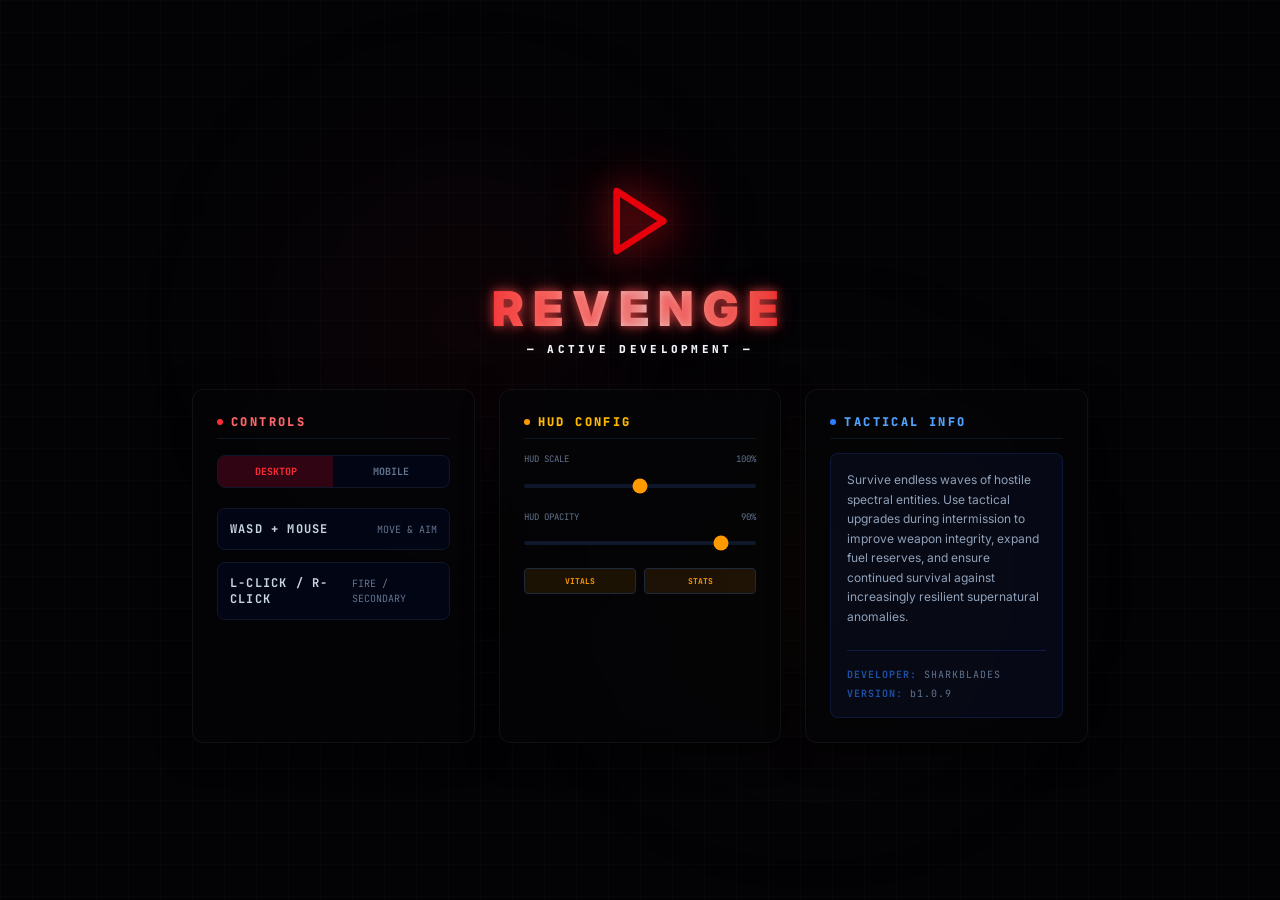
==== commit 11b0307a: "ty" ====
--- a/assets/index.html
+++ b/assets/index.html
@@ -4,8 +4,8 @@
     <meta charset="UTF-8" />
     <meta name="viewport" content="width=device-width, initial-scale=1.0" />
     <title>Ghost Hunt: Revenge</title>
-    <script type="module" crossorigin src="./assets/index-CGmP6H2M.js"></script>
-    <link rel="stylesheet" crossorigin href="./assets/index-DzW3WT_B.css">
+    <script type="module" crossorigin src="./assets/index-D6gVEbns.js"></script>
+    <link rel="stylesheet" crossorigin href="./assets/index-TUFl2ZwW.css">
   </head>
   <body class="bg-black text-white selection:bg-red-500 selection:text-white overflow-hidden select-none">
     <div id="root"></div>
--- a/assets/assets/index-TUFl2ZwW.css
+++ b/assets/assets/index-TUFl2ZwW.css
@@ -0,0 +1 @@
+@import "https://fonts.googleapis.com/css2?family=Inter:wght@400;500;600;700;800;900&family=JetBrains+Mono:wght@400;500;700;800&display=swap";@layer components;@layer properties{@supports (((-webkit-hyphens:none)) and (not (margin-trim:inline))) or ((-moz-orient:inline) and (not (color:rgb(from red r g b)))){*,:before,:after,::backdrop{--tw-translate-x:0;--tw-translate-y:0;--tw-translate-z:0;--tw-scale-x:1;--tw-scale-y:1;--tw-scale-z:1;--tw-rotate-x:initial;--tw-rotate-y:initial;--tw-rotate-z:initial;--tw-skew-x:initial;--tw-skew-y:initial;--tw-space-y-reverse:0;--tw-border-style:solid;--tw-gradient-position:initial;--tw-gradient-from:#0000;--tw-gradient-via:#0000;--tw-gradient-to:#0000;--tw-gradient-stops:initial;--tw-gradient-via-stops:initial;--tw-gradient-from-position:0%;--tw-gradient-via-position:50%;--tw-gradient-to-position:100%;--tw-leading:initial;--tw-font-weight:initial;--tw-tracking:initial;--tw-shadow:0 0 #0000;--tw-shadow-color:initial;--tw-shadow-alpha:100%;--tw-inset-shadow:0 0 #0000;--tw-inset-shadow-color:initial;--tw-inset-shadow-alpha:100%;--tw-ring-color:initial;--tw-ring-shadow:0 0 #0000;--tw-inset-ring-color:initial;--tw-inset-ring-shadow:0 0 #0000;--tw-ring-inset:initial;--tw-ring-offset-width:0px;--tw-ring-offset-color:#fff;--tw-ring-offset-shadow:0 0 #0000;--tw-blur:initial;--tw-brightness:initial;--tw-contrast:initial;--tw-grayscale:initial;--tw-hue-rotate:initial;--tw-invert:initial;--tw-opacity:initial;--tw-saturate:initial;--tw-sepia:initial;--tw-drop-shadow:initial;--tw-drop-shadow-color:initial;--tw-drop-shadow-alpha:100%;--tw-drop-shadow-size:initial;--tw-backdrop-blur:initial;--tw-backdrop-brightness:initial;--tw-backdrop-contrast:initial;--tw-backdrop-grayscale:initial;--tw-backdrop-hue-rotate:initial;--tw-backdrop-invert:initial;--tw-backdrop-opacity:initial;--tw-backdrop-saturate:initial;--tw-backdrop-sepia:initial;--tw-duration:initial}}}@layer theme{:root,:host{--font-sans:"Inter", ui-sans-serif, system-ui, sans-serif;--font-mono:"JetBrains Mono", ui-monospace, SFMono-Regular, monospace;--color-red-400:oklch(70.4% .191 22.216);--color-red-500:oklch(63.7% .237 25.331);--color-red-600:oklch(57.7% .245 27.325);--color-red-700:oklch(50.5% .213 27.518);--color-red-900:oklch(39.6% .141 25.723);--color-red-950:oklch(25.8% .092 26.042);--color-orange-400:oklch(75% .183 55.934);--color-orange-600:oklch(64.6% .222 41.116);--color-amber-400:oklch(82.8% .189 84.429);--color-amber-500:oklch(76.9% .188 70.08);--color-amber-900:oklch(41.4% .112 45.904);--color-amber-950:oklch(27.9% .077 45.635);--color-yellow-500:oklch(79.5% .184 86.047);--color-green-400:oklch(79.2% .209 151.711);--color-green-500:oklch(72.3% .219 149.579);--color-green-600:oklch(62.7% .194 149.214);--color-green-900:oklch(39.3% .095 152.535);--color-green-950:oklch(26.6% .065 152.934);--color-cyan-400:oklch(78.9% .154 211.53);--color-cyan-500:oklch(71.5% .143 215.221);--color-cyan-950:oklch(30.2% .056 229.695);--color-blue-200:oklch(88.2% .059 254.128);--color-blue-400:oklch(70.7% .165 254.624);--color-blue-500:oklch(62.3% .214 259.815);--color-blue-600:oklch(54.6% .245 262.881);--color-blue-900:oklch(37.9% .146 265.522);--color-blue-950:oklch(28.2% .091 267.935);--color-slate-100:oklch(96.8% .007 247.896);--color-slate-200:oklch(92.9% .013 255.508);--color-slate-300:oklch(86.9% .022 252.894);--color-slate-400:oklch(70.4% .04 256.788);--color-slate-500:oklch(55.4% .046 257.417);--color-slate-600:oklch(44.6% .043 257.281);--color-slate-700:oklch(37.2% .044 257.287);--color-slate-800:oklch(27.9% .041 260.031);--color-slate-900:oklch(20.8% .042 265.755);--color-slate-950:oklch(12.9% .042 264.695);--color-stone-200:oklch(92.3% .003 48.717);--color-black:#000;--color-white:#fff;--spacing:.25rem;--container-md:28rem;--container-2xl:42rem;--container-3xl:48rem;--container-4xl:56rem;--text-xs:.75rem;--text-xs--line-height:calc(1 / .75);--text-sm:.875rem;--text-sm--line-height:calc(1.25 / .875);--text-2xl:1.5rem;--text-2xl--line-height:calc(2 / 1.5);--text-4xl:2.25rem;--text-4xl--line-height:calc(2.5 / 2.25);--text-5xl:3rem;--text-5xl--line-height:1;--text-6xl:3.75rem;--text-6xl--line-height:1;--text-8xl:6rem;--text-8xl--line-height:1;--text-9xl:8rem;--text-9xl--line-height:1;--font-weight-medium:500;--font-weight-bold:700;--font-weight-extrabold:800;--font-weight-black:900;--tracking-tighter:-.05em;--tracking-tight:-.025em;--tracking-wide:.025em;--tracking-wider:.05em;--tracking-widest:.1em;--leading-relaxed:1.625;--radius-sm:.25rem;--radius-md:.375rem;--radius-lg:.5rem;--radius-xl:.75rem;--radius-2xl:1rem;--drop-shadow-md:0 3px 3px #0000001f;--animate-spin:spin 1s linear infinite;--animate-ping:ping 1s cubic-bezier(0, 0, .2, 1) infinite;--animate-pulse:pulse 2s cubic-bezier(.4, 0, .6, 1) infinite;--animate-bounce:bounce 1s infinite;--blur-sm:8px;--blur-md:12px;--blur-lg:16px;--blur-xl:24px;--default-transition-duration:.15s;--default-transition-timing-function:cubic-bezier(.4, 0, .2, 1);--default-font-family:var(--font-sans);--default-mono-font-family:var(--font-mono)}}@layer base{*,:after,:before,::backdrop{box-sizing:border-box;border:0 solid;margin:0;padding:0}::file-selector-button{box-sizing:border-box;border:0 solid;margin:0;padding:0}html,:host{-webkit-text-size-adjust:100%;tab-size:4;line-height:1.5;font-family:var(--default-font-family,ui-sans-serif, system-ui, sans-serif, "Apple Color Emoji", "Segoe UI Emoji", "Segoe UI Symbol", "Noto Color Emoji");font-feature-settings:var(--default-font-feature-settings,normal);font-variation-settings:var(--default-font-variation-settings,normal);-webkit-tap-highlight-color:transparent}hr{height:0;color:inherit;border-top-width:1px}abbr:where([title]){-webkit-text-decoration:underline dotted;text-decoration:underline dotted}h1,h2,h3,h4,h5,h6{font-size:inherit;font-weight:inherit}a{color:inherit;-webkit-text-decoration:inherit;-webkit-text-decoration:inherit;-webkit-text-decoration:inherit;-webkit-text-decoration:inherit;text-decoration:inherit}b,strong{font-weight:bolder}code,kbd,samp,pre{font-family:var(--default-mono-font-family,ui-monospace, SFMono-Regular, Menlo, Monaco, Consolas, "Liberation Mono", "Courier New", monospace);font-feature-settings:var(--default-mono-font-feature-settings,normal);font-variation-settings:var(--default-mono-font-variation-settings,normal);font-size:1em}small{font-size:80%}sub,sup{vertical-align:baseline;font-size:75%;line-height:0;position:relative}sub{bottom:-.25em}sup{top:-.5em}table{text-indent:0;border-color:inherit;border-collapse:collapse}:-moz-focusring{outline:auto}progress{vertical-align:baseline}summary{display:list-item}ol,ul,menu{list-style:none}img,svg,video,canvas,audio,iframe,embed,object{vertical-align:middle;display:block}img,video{max-width:100%;height:auto}button,input,select,optgroup,textarea{font:inherit;font-feature-settings:inherit;font-variation-settings:inherit;letter-spacing:inherit;color:inherit;opacity:1;background-color:#0000;border-radius:0}::file-selector-button{font:inherit;font-feature-settings:inherit;font-variation-settings:inherit;letter-spacing:inherit;color:inherit;opacity:1;background-color:#0000;border-radius:0}:where(select:is([multiple],[size])) optgroup{font-weight:bolder}:where(select:is([multiple],[size])) optgroup option{padding-inline-start:20px}::file-selector-button{margin-inline-end:4px}::placeholder{opacity:1}@supports (not ((-webkit-appearance:-apple-pay-button))) or (contain-intrinsic-size:1px){::placeholder{color:currentColor}@supports (color:color-mix(in lab, red, red)){::placeholder{color:color-mix(in oklab, currentcolor 50%, transparent)}}}textarea{resize:vertical}::-webkit-search-decoration{-webkit-appearance:none}::-webkit-date-and-time-value{min-height:1lh;text-align:inherit}::-webkit-datetime-edit{display:inline-flex}::-webkit-datetime-edit-fields-wrapper{padding:0}::-webkit-datetime-edit{padding-block:0}::-webkit-datetime-edit-year-field{padding-block:0}::-webkit-datetime-edit-month-field{padding-block:0}::-webkit-datetime-edit-day-field{padding-block:0}::-webkit-datetime-edit-hour-field{padding-block:0}::-webkit-datetime-edit-minute-field{padding-block:0}::-webkit-datetime-edit-second-field{padding-block:0}::-webkit-datetime-edit-millisecond-field{padding-block:0}::-webkit-datetime-edit-meridiem-field{padding-block:0}::-webkit-calendar-picker-indicator{line-height:1}:-moz-ui-invalid{box-shadow:none}button,input:where([type=button],[type=reset],[type=submit]){appearance:button}::file-selector-button{appearance:button}::-webkit-inner-spin-button{height:auto}::-webkit-outer-spin-button{height:auto}[hidden]:where(:not([hidden=until-found])){display:none!important}}@layer utilities{.pointer-events-auto{pointer-events:auto}.pointer-events-none{pointer-events:none}.invisible{visibility:hidden}.visible{visibility:visible}.absolute{position:absolute}.fixed{position:fixed}.relative{position:relative}.static{position:static}.sticky{position:sticky}.inset-0{inset:calc(var(--spacing) * 0)}.inset-y-0{inset-block:calc(var(--spacing) * 0)}.top-0{top:calc(var(--spacing) * 0)}.top-0\.5{top:calc(var(--spacing) * .5)}.top-1{top:calc(var(--spacing) * 1)}.top-1\/2{top:50%}.top-2{top:calc(var(--spacing) * 2)}.top-6{top:calc(var(--spacing) * 6)}.top-24{top:calc(var(--spacing) * 24)}.top-\[20\%\]{top:20%}.right-0{right:calc(var(--spacing) * 0)}.right-2{right:calc(var(--spacing) * 2)}.right-4{right:calc(var(--spacing) * 4)}.right-6{right:calc(var(--spacing) * 6)}.right-12{right:calc(var(--spacing) * 12)}.right-\[25\%\]{right:25%}.-bottom-2{bottom:calc(var(--spacing) * -2)}.bottom-0{bottom:calc(var(--spacing) * 0)}.bottom-8{bottom:calc(var(--spacing) * 8)}.bottom-10{bottom:calc(var(--spacing) * 10)}.bottom-12{bottom:calc(var(--spacing) * 12)}.bottom-\[20\%\]{bottom:20%}.left-0{left:calc(var(--spacing) * 0)}.left-0\.5{left:calc(var(--spacing) * .5)}.left-1\/2{left:50%}.left-4\.5{left:calc(var(--spacing) * 4.5)}.left-6{left:calc(var(--spacing) * 6)}.left-10{left:calc(var(--spacing) * 10)}.left-12{left:calc(var(--spacing) * 12)}.left-\[25\%\]{left:25%}.z-0{z-index:0}.z-10{z-index:10}.z-20{z-index:20}.z-30{z-index:30}.z-40{z-index:40}.z-45{z-index:45}.z-50{z-index:50}.z-\[43\]{z-index:43}.z-\[45\]{z-index:45}.z-\[50\]{z-index:50}.z-\[60\]{z-index:60}.z-\[100\]{z-index:100}.z-\[110\]{z-index:110}.z-\[200\]{z-index:200}.my-auto{margin-block:auto}.mt-1{margin-top:calc(var(--spacing) * 1)}.mt-2{margin-top:calc(var(--spacing) * 2)}.mt-3{margin-top:calc(var(--spacing) * 3)}.mt-4{margin-top:calc(var(--spacing) * 4)}.mt-6{margin-top:calc(var(--spacing) * 6)}.mt-auto{margin-top:auto}.mb-0\.5{margin-bottom:calc(var(--spacing) * .5)}.mb-1{margin-bottom:calc(var(--spacing) * 1)}.mb-2{margin-bottom:calc(var(--spacing) * 2)}.mb-3\.5{margin-bottom:calc(var(--spacing) * 3.5)}.mb-4{margin-bottom:calc(var(--spacing) * 4)}.mb-6{margin-bottom:calc(var(--spacing) * 6)}.mb-8{margin-bottom:calc(var(--spacing) * 8)}.mb-16{margin-bottom:calc(var(--spacing) * 16)}.ml-1{margin-left:calc(var(--spacing) * 1)}.block{display:block}.flex{display:flex}.grid{display:grid}.hidden{display:none}.h-0{height:calc(var(--spacing) * 0)}.h-0\.5{height:calc(var(--spacing) * .5)}.h-1{height:calc(var(--spacing) * 1)}.h-1\.5{height:calc(var(--spacing) * 1.5)}.h-2\.5{height:calc(var(--spacing) * 2.5)}.h-3{height:calc(var(--spacing) * 3)}.h-3\.5{height:calc(var(--spacing) * 3.5)}.h-4{height:calc(var(--spacing) * 4)}.h-6{height:calc(var(--spacing) * 6)}.h-8{height:calc(var(--spacing) * 8)}.h-12{height:calc(var(--spacing) * 12)}.h-16{height:calc(var(--spacing) * 16)}.h-20{height:calc(var(--spacing) * 20)}.h-24{height:calc(var(--spacing) * 24)}.h-32{height:calc(var(--spacing) * 32)}.h-72{height:calc(var(--spacing) * 72)}.h-\[1px\]{height:1px}.h-\[75px\]{height:75px}.h-\[550px\]{height:550px}.h-full{height:100%}.h-screen{height:100vh}.w-0\.5{width:calc(var(--spacing) * .5)}.w-1{width:calc(var(--spacing) * 1)}.w-1\.5{width:calc(var(--spacing) * 1.5)}.w-1\/2{width:50%}.w-3{width:calc(var(--spacing) * 3)}.w-3\.5{width:calc(var(--spacing) * 3.5)}.w-4{width:calc(var(--spacing) * 4)}.w-6{width:calc(var(--spacing) * 6)}.w-8{width:calc(var(--spacing) * 8)}.w-12{width:calc(var(--spacing) * 12)}.w-16{width:calc(var(--spacing) * 16)}.w-20{width:calc(var(--spacing) * 20)}.w-24{width:calc(var(--spacing) * 24)}.w-32{width:calc(var(--spacing) * 32)}.w-72{width:calc(var(--spacing) * 72)}.w-\[1px\]{width:1px}.w-full{width:100%}.w-screen{width:100vw}.max-w-2xl{max-width:var(--container-2xl)}.max-w-3xl{max-width:var(--container-3xl)}.max-w-4xl{max-width:var(--container-4xl)}.max-w-full{max-width:100%}.max-w-md{max-width:var(--container-md)}.min-w-\[80px\]{min-width:80px}.flex-1{flex:1}.origin-top-left{transform-origin:0 0}.origin-top-right{transform-origin:100% 0}.-translate-x-1\/2{--tw-translate-x:calc(calc(1 / 2 * 100%) * -1);translate:var(--tw-translate-x) var(--tw-translate-y)}.-translate-x-3{--tw-translate-x:calc(var(--spacing) * -3);translate:var(--tw-translate-x) var(--tw-translate-y)}.translate-x-3{--tw-translate-x:calc(var(--spacing) * 3);translate:var(--tw-translate-x) var(--tw-translate-y)}.-translate-y-3{--tw-translate-y:calc(var(--spacing) * -3);translate:var(--tw-translate-x) var(--tw-translate-y)}.translate-y-3{--tw-translate-y:calc(var(--spacing) * 3);translate:var(--tw-translate-x) var(--tw-translate-y)}.translate-y-full{--tw-translate-y:100%;translate:var(--tw-translate-x) var(--tw-translate-y)}.scale-25{--tw-scale-x:25%;--tw-scale-y:25%;--tw-scale-z:25%;scale:var(--tw-scale-x) var(--tw-scale-y)}.scale-50{--tw-scale-x:50%;--tw-scale-y:50%;--tw-scale-z:50%;scale:var(--tw-scale-x) var(--tw-scale-y)}.scale-75{--tw-scale-x:75%;--tw-scale-y:75%;--tw-scale-z:75%;scale:var(--tw-scale-x) var(--tw-scale-y)}.scale-110{--tw-scale-x:110%;--tw-scale-y:110%;--tw-scale-z:110%;scale:var(--tw-scale-x) var(--tw-scale-y)}.transform{transform:var(--tw-rotate-x,) var(--tw-rotate-y,) var(--tw-rotate-z,) var(--tw-skew-x,) var(--tw-skew-y,)}.animate-\[spin_3s_linear_infinite\]{animation:3s linear infinite spin}.animate-bounce{animation:var(--animate-bounce)}.animate-ping{animation:var(--animate-ping)}.animate-pulse{animation:var(--animate-pulse)}.animate-spin{animation:var(--animate-spin)}.cursor-crosshair{cursor:crosshair}.cursor-not-allowed{cursor:not-allowed}.cursor-pointer{cursor:pointer}.resize{resize:both}.appearance-none{appearance:none}.grid-cols-1{grid-template-columns:repeat(1,minmax(0,1fr))}.grid-cols-2{grid-template-columns:repeat(2,minmax(0,1fr))}.flex-col{flex-direction:column}.items-baseline{align-items:baseline}.items-center{align-items:center}.items-end{align-items:flex-end}.items-stretch{align-items:stretch}.justify-between{justify-content:space-between}.justify-center{justify-content:center}.gap-1{gap:calc(var(--spacing) * 1)}.gap-1\.5{gap:calc(var(--spacing) * 1.5)}.gap-2{gap:calc(var(--spacing) * 2)}.gap-2\.5{gap:calc(var(--spacing) * 2.5)}.gap-3{gap:calc(var(--spacing) * 3)}.gap-3\.5{gap:calc(var(--spacing) * 3.5)}.gap-4{gap:calc(var(--spacing) * 4)}.gap-6{gap:calc(var(--spacing) * 6)}.gap-8{gap:calc(var(--spacing) * 8)}.gap-12{gap:calc(var(--spacing) * 12)}:where(.space-y-2>:not(:last-child)){--tw-space-y-reverse:0;margin-block-start:calc(calc(var(--spacing) * 2) * var(--tw-space-y-reverse));margin-block-end:calc(calc(var(--spacing) * 2) * calc(1 - var(--tw-space-y-reverse)))}:where(.space-y-3>:not(:last-child)){--tw-space-y-reverse:0;margin-block-start:calc(calc(var(--spacing) * 3) * var(--tw-space-y-reverse));margin-block-end:calc(calc(var(--spacing) * 3) * calc(1 - var(--tw-space-y-reverse)))}:where(.space-y-4>:not(:last-child)){--tw-space-y-reverse:0;margin-block-start:calc(calc(var(--spacing) * 4) * var(--tw-space-y-reverse));margin-block-end:calc(calc(var(--spacing) * 4) * calc(1 - var(--tw-space-y-reverse)))}:where(.space-y-6>:not(:last-child)){--tw-space-y-reverse:0;margin-block-start:calc(calc(var(--spacing) * 6) * var(--tw-space-y-reverse));margin-block-end:calc(calc(var(--spacing) * 6) * calc(1 - var(--tw-space-y-reverse)))}.overflow-auto{overflow:auto}.overflow-hidden{overflow:hidden}.overflow-x-auto{overflow-x:auto}.overflow-y-auto{overflow-y:auto}.rounded{border-radius:.25rem}.rounded-2xl{border-radius:var(--radius-2xl)}.rounded-full{border-radius:3.40282e38px}.rounded-lg{border-radius:var(--radius-lg)}.rounded-md{border-radius:var(--radius-md)}.rounded-sm{border-radius:var(--radius-sm)}.rounded-xl{border-radius:var(--radius-xl)}.rounded-l-lg{border-top-left-radius:var(--radius-lg);border-bottom-left-radius:var(--radius-lg)}.border{border-style:var(--tw-border-style);border-width:1px}.border-2{border-style:var(--tw-border-style);border-width:2px}.border-\[20px\]{border-style:var(--tw-border-style);border-width:20px}.border-y{border-block-style:var(--tw-border-style);border-block-width:1px}.border-t{border-top-style:var(--tw-border-style);border-top-width:1px}.border-t-2{border-top-style:var(--tw-border-style);border-top-width:2px}.border-r{border-right-style:var(--tw-border-style);border-right-width:1px}.border-b{border-bottom-style:var(--tw-border-style);border-bottom-width:1px}.border-l{border-left-style:var(--tw-border-style);border-left-width:1px}.border-l-2{border-left-style:var(--tw-border-style);border-left-width:2px}.border-none{--tw-border-style:none;border-style:none}.border-amber-500\/10{border-color:#f99c001a}@supports (color:color-mix(in lab, red, red)){.border-amber-500\/10{border-color:color-mix(in oklab, var(--color-amber-500) 10%, transparent)}}.border-amber-500\/20{border-color:#f99c0033}@supports (color:color-mix(in lab, red, red)){.border-amber-500\/20{border-color:color-mix(in oklab, var(--color-amber-500) 20%, transparent)}}.border-amber-500\/30{border-color:#f99c004d}@supports (color:color-mix(in lab, red, red)){.border-amber-500\/30{border-color:color-mix(in oklab, var(--color-amber-500) 30%, transparent)}}.border-amber-500\/40{border-color:#f99c0066}@supports (color:color-mix(in lab, red, red)){.border-amber-500\/40{border-color:color-mix(in oklab, var(--color-amber-500) 40%, transparent)}}.border-amber-500\/50{border-color:#f99c0080}@supports (color:color-mix(in lab, red, red)){.border-amber-500\/50{border-color:color-mix(in oklab, var(--color-amber-500) 50%, transparent)}}.border-blue-500\/50{border-color:#3080ff80}@supports (color:color-mix(in lab, red, red)){.border-blue-500\/50{border-color:color-mix(in oklab, var(--color-blue-500) 50%, transparent)}}.border-blue-900\/30{border-color:#1c398e4d}@supports (color:color-mix(in lab, red, red)){.border-blue-900\/30{border-color:color-mix(in oklab, var(--color-blue-900) 30%, transparent)}}.border-blue-900\/40{border-color:#1c398e66}@supports (color:color-mix(in lab, red, red)){.border-blue-900\/40{border-color:color-mix(in oklab, var(--color-blue-900) 40%, transparent)}}.border-cyan-500\/30{border-color:#00b7d74d}@supports (color:color-mix(in lab, red, red)){.border-cyan-500\/30{border-color:color-mix(in oklab, var(--color-cyan-500) 30%, transparent)}}.border-green-500\/10{border-color:#00c7581a}@supports (color:color-mix(in lab, red, red)){.border-green-500\/10{border-color:color-mix(in oklab, var(--color-green-500) 10%, transparent)}}.border-green-500\/20{border-color:#00c75833}@supports (color:color-mix(in lab, red, red)){.border-green-500\/20{border-color:color-mix(in oklab, var(--color-green-500) 20%, transparent)}}.border-green-500\/30{border-color:#00c7584d}@supports (color:color-mix(in lab, red, red)){.border-green-500\/30{border-color:color-mix(in oklab, var(--color-green-500) 30%, transparent)}}.border-green-500\/50{border-color:#00c75880}@supports (color:color-mix(in lab, red, red)){.border-green-500\/50{border-color:color-mix(in oklab, var(--color-green-500) 50%, transparent)}}.border-red-500\/20{border-color:#fb2c3633}@supports (color:color-mix(in lab, red, red)){.border-red-500\/20{border-color:color-mix(in oklab, var(--color-red-500) 20%, transparent)}}.border-red-500\/25{border-color:#fb2c3640}@supports (color:color-mix(in lab, red, red)){.border-red-500\/25{border-color:color-mix(in oklab, var(--color-red-500) 25%, transparent)}}.border-red-500\/30{border-color:#fb2c364d}@supports (color:color-mix(in lab, red, red)){.border-red-500\/30{border-color:color-mix(in oklab, var(--color-red-500) 30%, transparent)}}.border-red-500\/40{border-color:#fb2c3666}@supports (color:color-mix(in lab, red, red)){.border-red-500\/40{border-color:color-mix(in oklab, var(--color-red-500) 40%, transparent)}}.border-red-600\/30{border-color:#e400144d}@supports (color:color-mix(in lab, red, red)){.border-red-600\/30{border-color:color-mix(in oklab, var(--color-red-600) 30%, transparent)}}.border-red-700\/60{border-color:#bf000f99}@supports (color:color-mix(in lab, red, red)){.border-red-700\/60{border-color:color-mix(in oklab, var(--color-red-700) 60%, transparent)}}.border-slate-700{border-color:var(--color-slate-700)}.border-slate-800{border-color:var(--color-slate-800)}.border-slate-800\/20{border-color:#1d293d33}@supports (color:color-mix(in lab, red, red)){.border-slate-800\/20{border-color:color-mix(in oklab, var(--color-slate-800) 20%, transparent)}}.border-slate-800\/30{border-color:#1d293d4d}@supports (color:color-mix(in lab, red, red)){.border-slate-800\/30{border-color:color-mix(in oklab, var(--color-slate-800) 30%, transparent)}}.border-slate-800\/40{border-color:#1d293d66}@supports (color:color-mix(in lab, red, red)){.border-slate-800\/40{border-color:color-mix(in oklab, var(--color-slate-800) 40%, transparent)}}.border-slate-800\/50{border-color:#1d293d80}@supports (color:color-mix(in lab, red, red)){.border-slate-800\/50{border-color:color-mix(in oklab, var(--color-slate-800) 50%, transparent)}}.border-slate-800\/60{border-color:#1d293d99}@supports (color:color-mix(in lab, red, red)){.border-slate-800\/60{border-color:color-mix(in oklab, var(--color-slate-800) 60%, transparent)}}.border-slate-800\/80{border-color:#1d293dcc}@supports (color:color-mix(in lab, red, red)){.border-slate-800\/80{border-color:color-mix(in oklab, var(--color-slate-800) 80%, transparent)}}.border-slate-900{border-color:var(--color-slate-900)}.border-slate-900\/60{border-color:#0f172b99}@supports (color:color-mix(in lab, red, red)){.border-slate-900\/60{border-color:color-mix(in oklab, var(--color-slate-900) 60%, transparent)}}.border-transparent{border-color:#0000}.border-white\/10{border-color:#ffffff1a}@supports (color:color-mix(in lab, red, red)){.border-white\/10{border-color:color-mix(in oklab, var(--color-white) 10%, transparent)}}.border-white\/20{border-color:#fff3}@supports (color:color-mix(in lab, red, red)){.border-white\/20{border-color:color-mix(in oklab, var(--color-white) 20%, transparent)}}.border-t-green-500{border-top-color:var(--color-green-500)}.border-l-blue-500{border-left-color:var(--color-blue-500)}.bg-\[\#0a0a0c\]{background-color:#0a0a0c}.bg-\[\#020204\]{background-color:#020204}.bg-\[\#030306\]{background-color:#030306}.bg-amber-400\/10{background-color:#fcbb001a}@supports (color:color-mix(in lab, red, red)){.bg-amber-400\/10{background-color:color-mix(in oklab, var(--color-amber-400) 10%, transparent)}}.bg-amber-500{background-color:var(--color-amber-500)}.bg-amber-500\/10{background-color:#f99c001a}@supports (color:color-mix(in lab, red, red)){.bg-amber-500\/10{background-color:color-mix(in oklab, var(--color-amber-500) 10%, transparent)}}.bg-amber-500\/20{background-color:#f99c0033}@supports (color:color-mix(in lab, red, red)){.bg-amber-500\/20{background-color:color-mix(in oklab, var(--color-amber-500) 20%, transparent)}}.bg-amber-900\/10{background-color:#7b33061a}@supports (color:color-mix(in lab, red, red)){.bg-amber-900\/10{background-color:color-mix(in oklab, var(--color-amber-900) 10%, transparent)}}.bg-amber-950\/20{background-color:#46190133}@supports (color:color-mix(in lab, red, red)){.bg-amber-950\/20{background-color:color-mix(in oklab, var(--color-amber-950) 20%, transparent)}}.bg-amber-950\/60{background-color:#46190199}@supports (color:color-mix(in lab, red, red)){.bg-amber-950\/60{background-color:color-mix(in oklab, var(--color-amber-950) 60%, transparent)}}.bg-black{background-color:var(--color-black)}.bg-black\/40{background-color:#0006}@supports (color:color-mix(in lab, red, red)){.bg-black\/40{background-color:color-mix(in oklab, var(--color-black) 40%, transparent)}}.bg-black\/60{background-color:#0009}@supports (color:color-mix(in lab, red, red)){.bg-black\/60{background-color:color-mix(in oklab, var(--color-black) 60%, transparent)}}.bg-black\/75{background-color:#000000bf}@supports (color:color-mix(in lab, red, red)){.bg-black\/75{background-color:color-mix(in oklab, var(--color-black) 75%, transparent)}}.bg-black\/80{background-color:#000c}@supports (color:color-mix(in lab, red, red)){.bg-black\/80{background-color:color-mix(in oklab, var(--color-black) 80%, transparent)}}.bg-black\/90{background-color:#000000e6}@supports (color:color-mix(in lab, red, red)){.bg-black\/90{background-color:color-mix(in oklab, var(--color-black) 90%, transparent)}}.bg-black\/95{background-color:#000000f2}@supports (color:color-mix(in lab, red, red)){.bg-black\/95{background-color:color-mix(in oklab, var(--color-black) 95%, transparent)}}.bg-blue-400{background-color:var(--color-blue-400)}.bg-blue-500{background-color:var(--color-blue-500)}.bg-blue-600\/20{background-color:#155dfc33}@supports (color:color-mix(in lab, red, red)){.bg-blue-600\/20{background-color:color-mix(in oklab, var(--color-blue-600) 20%, transparent)}}.bg-blue-900\/60{background-color:#1c398e99}@supports (color:color-mix(in lab, red, red)){.bg-blue-900\/60{background-color:color-mix(in oklab, var(--color-blue-900) 60%, transparent)}}.bg-blue-950\/20{background-color:#16245633}@supports (color:color-mix(in lab, red, red)){.bg-blue-950\/20{background-color:color-mix(in oklab, var(--color-blue-950) 20%, transparent)}}.bg-cyan-950\/20{background-color:#05334533}@supports (color:color-mix(in lab, red, red)){.bg-cyan-950\/20{background-color:color-mix(in oklab, var(--color-cyan-950) 20%, transparent)}}.bg-cyan-950\/60{background-color:#05334599}@supports (color:color-mix(in lab, red, red)){.bg-cyan-950\/60{background-color:color-mix(in oklab, var(--color-cyan-950) 60%, transparent)}}.bg-green-500{background-color:var(--color-green-500)}.bg-green-500\/10{background-color:#00c7581a}@supports (color:color-mix(in lab, red, red)){.bg-green-500\/10{background-color:color-mix(in oklab, var(--color-green-500) 10%, transparent)}}.bg-green-900\/60{background-color:#0d542b99}@supports (color:color-mix(in lab, red, red)){.bg-green-900\/60{background-color:color-mix(in oklab, var(--color-green-900) 60%, transparent)}}.bg-green-950\/20{background-color:#032e1533}@supports (color:color-mix(in lab, red, red)){.bg-green-950\/20{background-color:color-mix(in oklab, var(--color-green-950) 20%, transparent)}}.bg-green-950\/40{background-color:#032e1566}@supports (color:color-mix(in lab, red, red)){.bg-green-950\/40{background-color:color-mix(in oklab, var(--color-green-950) 40%, transparent)}}.bg-green-950\/60{background-color:#032e1599}@supports (color:color-mix(in lab, red, red)){.bg-green-950\/60{background-color:color-mix(in oklab, var(--color-green-950) 60%, transparent)}}.bg-red-500{background-color:var(--color-red-500)}.bg-red-500\/5{background-color:#fb2c360d}@supports (color:color-mix(in lab, red, red)){.bg-red-500\/5{background-color:color-mix(in oklab, var(--color-red-500) 5%, transparent)}}.bg-red-500\/70{background-color:#fb2c36b3}@supports (color:color-mix(in lab, red, red)){.bg-red-500\/70{background-color:color-mix(in oklab, var(--color-red-500) 70%, transparent)}}.bg-red-600{background-color:var(--color-red-600)}.bg-red-600\/10{background-color:#e400141a}@supports (color:color-mix(in lab, red, red)){.bg-red-600\/10{background-color:color-mix(in oklab, var(--color-red-600) 10%, transparent)}}.bg-red-600\/20{background-color:#e4001433}@supports (color:color-mix(in lab, red, red)){.bg-red-600\/20{background-color:color-mix(in oklab, var(--color-red-600) 20%, transparent)}}.bg-red-600\/80{background-color:#e40014cc}@supports (color:color-mix(in lab, red, red)){.bg-red-600\/80{background-color:color-mix(in oklab, var(--color-red-600) 80%, transparent)}}.bg-red-900\/10{background-color:#82181a1a}@supports (color:color-mix(in lab, red, red)){.bg-red-900\/10{background-color:color-mix(in oklab, var(--color-red-900) 10%, transparent)}}.bg-red-950\/20{background-color:#46080933}@supports (color:color-mix(in lab, red, red)){.bg-red-950\/20{background-color:color-mix(in oklab, var(--color-red-950) 20%, transparent)}}.bg-red-950\/40{background-color:#46080966}@supports (color:color-mix(in lab, red, red)){.bg-red-950\/40{background-color:color-mix(in oklab, var(--color-red-950) 40%, transparent)}}.bg-red-950\/60{background-color:#46080999}@supports (color:color-mix(in lab, red, red)){.bg-red-950\/60{background-color:color-mix(in oklab, var(--color-red-950) 60%, transparent)}}.bg-slate-800{background-color:var(--color-slate-800)}.bg-slate-900{background-color:var(--color-slate-900)}.bg-slate-900\/30{background-color:#0f172b4d}@supports (color:color-mix(in lab, red, red)){.bg-slate-900\/30{background-color:color-mix(in oklab, var(--color-slate-900) 30%, transparent)}}.bg-slate-900\/40{background-color:#0f172b66}@supports (color:color-mix(in lab, red, red)){.bg-slate-900\/40{background-color:color-mix(in oklab, var(--color-slate-900) 40%, transparent)}}.bg-slate-900\/50{background-color:#0f172b80}@supports (color:color-mix(in lab, red, red)){.bg-slate-900\/50{background-color:color-mix(in oklab, var(--color-slate-900) 50%, transparent)}}.bg-slate-900\/60{background-color:#0f172b99}@supports (color:color-mix(in lab, red, red)){.bg-slate-900\/60{background-color:color-mix(in oklab, var(--color-slate-900) 60%, transparent)}}.bg-slate-900\/80{background-color:#0f172bcc}@supports (color:color-mix(in lab, red, red)){.bg-slate-900\/80{background-color:color-mix(in oklab, var(--color-slate-900) 80%, transparent)}}.bg-slate-900\/90{background-color:#0f172be6}@supports (color:color-mix(in lab, red, red)){.bg-slate-900\/90{background-color:color-mix(in oklab, var(--color-slate-900) 90%, transparent)}}.bg-slate-950{background-color:var(--color-slate-950)}.bg-slate-950\/20{background-color:#02061833}@supports (color:color-mix(in lab, red, red)){.bg-slate-950\/20{background-color:color-mix(in oklab, var(--color-slate-950) 20%, transparent)}}.bg-slate-950\/40{background-color:#02061866}@supports (color:color-mix(in lab, red, red)){.bg-slate-950\/40{background-color:color-mix(in oklab, var(--color-slate-950) 40%, transparent)}}.bg-slate-950\/80{background-color:#020618cc}@supports (color:color-mix(in lab, red, red)){.bg-slate-950\/80{background-color:color-mix(in oklab, var(--color-slate-950) 80%, transparent)}}.bg-slate-950\/90{background-color:#020618e6}@supports (color:color-mix(in lab, red, red)){.bg-slate-950\/90{background-color:color-mix(in oklab, var(--color-slate-950) 90%, transparent)}}.bg-slate-950\/95{background-color:#020618f2}@supports (color:color-mix(in lab, red, red)){.bg-slate-950\/95{background-color:color-mix(in oklab, var(--color-slate-950) 95%, transparent)}}.bg-transparent{background-color:#0000}.bg-white{background-color:var(--color-white)}.bg-white\/30{background-color:#ffffff4d}@supports (color:color-mix(in lab, red, red)){.bg-white\/30{background-color:color-mix(in oklab, var(--color-white) 30%, transparent)}}.bg-gradient-to-r{--tw-gradient-position:to right in oklab;background-image:linear-gradient(var(--tw-gradient-stops))}.bg-gradient-to-t{--tw-gradient-position:to top in oklab;background-image:linear-gradient(var(--tw-gradient-stops))}.bg-\[conic-gradient\(from_0deg\,transparent_90\%\,rgba\(34\,197\,94\,0\.4\)_100\%\)\]{background-image:conic-gradient(#0000 90%,#22c55e66 100%)}.bg-\[linear-gradient\(rgba\(255\,255\,255\,0\.01\)_1px\,transparent_1px\)\]{background-image:linear-gradient(#ffffff03 1px,#0000 1px)}.bg-\[linear-gradient\(rgba\(255\,255\,255\,0\.015\)_1px\,transparent_1px\)\,linear-gradient\(90deg\,rgba\(255\,255\,255\,0\.015\)_1px\,transparent_1px\)\]{background-image:linear-gradient(#ffffff04 1px,#0000 1px),linear-gradient(90deg,#ffffff04 1px,#0000 1px)}.bg-\[radial-gradient\(circle_at_center\,rgba\(34\,197\,94\,0\.1\)\,transparent_70\%\)\]{background-image:radial-gradient(circle,#22c55e1a,#0000 70%)}.bg-\[radial-gradient\(circle_at_center\,transparent_30\%\,rgba\(153\,27\,27\,0\.4\)_100\%\)\]{background-image:radial-gradient(circle,#0000 30%,#991b1b66 100%)}.bg-\[radial-gradient\(circle_at_center\,transparent_30\%\,rgba\(220\,38\,38\,0\.55\)_100\%\)\]{background-image:radial-gradient(circle,#0000 30%,#dc26268c 100%)}.bg-\[radial-gradient\(circle_at_center\,transparent_40\%\,rgba\(0\,0\,0\,0\.92\)_100\%\)\]{background-image:radial-gradient(circle,#0000 40%,#000000eb 100%)}.bg-\[url\(\'https\:\/\/sharkvelocity\.github\.io\/play\/assets\/textures\/white_noise\.png\'\)\]{background-image:url(https://sharkvelocity.github.io/play/assets/textures/white_noise.png)}.from-\[\#090912\]\/50{--tw-gradient-from:oklab(14.49% .00461576 -.0189321/.5);--tw-gradient-stops:var(--tw-gradient-via-stops,var(--tw-gradient-position), var(--tw-gradient-from) var(--tw-gradient-from-position), var(--tw-gradient-to) var(--tw-gradient-to-position))}.from-blue-600{--tw-gradient-from:var(--color-blue-600);--tw-gradient-stops:var(--tw-gradient-via-stops,var(--tw-gradient-position), var(--tw-gradient-from) var(--tw-gradient-from-position), var(--tw-gradient-to) var(--tw-gradient-to-position))}.from-green-600{--tw-gradient-from:var(--color-green-600);--tw-gradient-stops:var(--tw-gradient-via-stops,var(--tw-gradient-position), var(--tw-gradient-from) var(--tw-gradient-from-position), var(--tw-gradient-to) var(--tw-gradient-to-position))}.from-orange-600{--tw-gradient-from:var(--color-orange-600);--tw-gradient-stops:var(--tw-gradient-via-stops,var(--tw-gradient-position), var(--tw-gradient-from) var(--tw-gradient-from-position), var(--tw-gradient-to) var(--tw-gradient-to-position))}.from-red-500{--tw-gradient-from:var(--color-red-500);--tw-gradient-stops:var(--tw-gradient-via-stops,var(--tw-gradient-position), var(--tw-gradient-from) var(--tw-gradient-from-position), var(--tw-gradient-to) var(--tw-gradient-to-position))}.from-red-950\/80{--tw-gradient-from:#460809cc}@supports (color:color-mix(in lab, red, red)){.from-red-950\/80{--tw-gradient-from:color-mix(in oklab, var(--color-red-950) 80%, transparent)}}.from-red-950\/80{--tw-gradient-stops:var(--tw-gradient-via-stops,var(--tw-gradient-position), var(--tw-gradient-from) var(--tw-gradient-from-position), var(--tw-gradient-to) var(--tw-gradient-to-position))}.via-\[\#030306\]{--tw-gradient-via:#030306;--tw-gradient-via-stops:var(--tw-gradient-position), var(--tw-gradient-from) var(--tw-gradient-from-position), var(--tw-gradient-via) var(--tw-gradient-via-position), var(--tw-gradient-to) var(--tw-gradient-to-position);--tw-gradient-stops:var(--tw-gradient-via-stops)}.via-black\/40{--tw-gradient-via:#0006}@supports (color:color-mix(in lab, red, red)){.via-black\/40{--tw-gradient-via:color-mix(in oklab, var(--color-black) 40%, transparent)}}.via-black\/40{--tw-gradient-via-stops:var(--tw-gradient-position), var(--tw-gradient-from) var(--tw-gradient-from-position), var(--tw-gradient-via) var(--tw-gradient-via-position), var(--tw-gradient-to) var(--tw-gradient-to-position);--tw-gradient-stops:var(--tw-gradient-via-stops)}.via-stone-200{--tw-gradient-via:var(--color-stone-200);--tw-gradient-via-stops:var(--tw-gradient-position), var(--tw-gradient-from) var(--tw-gradient-from-position), var(--tw-gradient-via) var(--tw-gradient-via-position), var(--tw-gradient-to) var(--tw-gradient-to-position);--tw-gradient-stops:var(--tw-gradient-via-stops)}.to-black{--tw-gradient-to:var(--color-black);--tw-gradient-stops:var(--tw-gradient-via-stops,var(--tw-gradient-position), var(--tw-gradient-from) var(--tw-gradient-from-position), var(--tw-gradient-to) var(--tw-gradient-to-position))}.to-cyan-400{--tw-gradient-to:var(--color-cyan-400);--tw-gradient-stops:var(--tw-gradient-via-stops,var(--tw-gradient-position), var(--tw-gradient-from) var(--tw-gradient-from-position), var(--tw-gradient-to) var(--tw-gradient-to-position))}.to-green-400{--tw-gradient-to:var(--color-green-400);--tw-gradient-stops:var(--tw-gradient-via-stops,var(--tw-gradient-position), var(--tw-gradient-from) var(--tw-gradient-from-position), var(--tw-gradient-to) var(--tw-gradient-to-position))}.to-red-600{--tw-gradient-to:var(--color-red-600);--tw-gradient-stops:var(--tw-gradient-via-stops,var(--tw-gradient-position), var(--tw-gradient-from) var(--tw-gradient-from-position), var(--tw-gradient-to) var(--tw-gradient-to-position))}.to-transparent{--tw-gradient-to:transparent;--tw-gradient-stops:var(--tw-gradient-via-stops,var(--tw-gradient-position), var(--tw-gradient-from) var(--tw-gradient-from-position), var(--tw-gradient-to) var(--tw-gradient-to-position))}.to-yellow-500{--tw-gradient-to:var(--color-yellow-500);--tw-gradient-stops:var(--tw-gradient-via-stops,var(--tw-gradient-position), var(--tw-gradient-from) var(--tw-gradient-from-position), var(--tw-gradient-to) var(--tw-gradient-to-position))}.bg-\[size\:32px_32px\]{background-size:32px 32px}.bg-\[size\:100\%_4px\]{background-size:100% 4px}.bg-clip-text{-webkit-background-clip:text;background-clip:text}.object-contain{object-fit:contain}.p-1{padding:calc(var(--spacing) * 1)}.p-2{padding:calc(var(--spacing) * 2)}.p-2\.5{padding:calc(var(--spacing) * 2.5)}.p-3{padding:calc(var(--spacing) * 3)}.p-4{padding:calc(var(--spacing) * 4)}.p-5{padding:calc(var(--spacing) * 5)}.p-6{padding:calc(var(--spacing) * 6)}.p-8{padding:calc(var(--spacing) * 8)}.p-10{padding:calc(var(--spacing) * 10)}.px-1\.5{padding-inline:calc(var(--spacing) * 1.5)}.px-2{padding-inline:calc(var(--spacing) * 2)}.px-3{padding-inline:calc(var(--spacing) * 3)}.px-4{padding-inline:calc(var(--spacing) * 4)}.px-5{padding-inline:calc(var(--spacing) * 5)}.px-6{padding-inline:calc(var(--spacing) * 6)}.px-12{padding-inline:calc(var(--spacing) * 12)}.py-0\.5{padding-block:calc(var(--spacing) * .5)}.py-1{padding-block:calc(var(--spacing) * 1)}.py-1\.5{padding-block:calc(var(--spacing) * 1.5)}.py-2{padding-block:calc(var(--spacing) * 2)}.py-2\.5{padding-block:calc(var(--spacing) * 2.5)}.py-3{padding-block:calc(var(--spacing) * 3)}.py-4{padding-block:calc(var(--spacing) * 4)}.py-5{padding-block:calc(var(--spacing) * 5)}.py-12{padding-block:calc(var(--spacing) * 12)}.pt-2{padding-top:calc(var(--spacing) * 2)}.pt-4{padding-top:calc(var(--spacing) * 4)}.pb-2{padding-bottom:calc(var(--spacing) * 2)}.pb-2\.5{padding-bottom:calc(var(--spacing) * 2.5)}.pb-4{padding-bottom:calc(var(--spacing) * 4)}.text-center{text-align:center}.text-left{text-align:left}.text-right{text-align:right}.font-mono{font-family:var(--font-mono)}.font-sans{font-family:var(--font-sans)}.text-2xl{font-size:var(--text-2xl);line-height:var(--tw-leading,var(--text-2xl--line-height))}.text-4xl{font-size:var(--text-4xl);line-height:var(--tw-leading,var(--text-4xl--line-height))}.text-6xl{font-size:var(--text-6xl);line-height:var(--tw-leading,var(--text-6xl--line-height))}.text-8xl{font-size:var(--text-8xl);line-height:var(--tw-leading,var(--text-8xl--line-height))}.text-9xl{font-size:var(--text-9xl);line-height:var(--tw-leading,var(--text-9xl--line-height))}.text-sm{font-size:var(--text-sm);line-height:var(--tw-leading,var(--text-sm--line-height))}.text-xs{font-size:var(--text-xs);line-height:var(--tw-leading,var(--text-xs--line-height))}.text-\[8px\]{font-size:8px}.text-\[9px\]{font-size:9px}.text-\[10px\]{font-size:10px}.text-\[11px\]{font-size:11px}.text-\[64px\]{font-size:64px}.leading-none{--tw-leading:1;line-height:1}.leading-relaxed{--tw-leading:var(--leading-relaxed);line-height:var(--leading-relaxed)}.font-black{--tw-font-weight:var(--font-weight-black);font-weight:var(--font-weight-black)}.font-bold{--tw-font-weight:var(--font-weight-bold);font-weight:var(--font-weight-bold)}.font-extrabold{--tw-font-weight:var(--font-weight-extrabold);font-weight:var(--font-weight-extrabold)}.font-medium{--tw-font-weight:var(--font-weight-medium);font-weight:var(--font-weight-medium)}.tracking-\[\.2em\],.tracking-\[0\.2em\]{--tw-tracking:.2em;letter-spacing:.2em}.tracking-\[0\.3em\]{--tw-tracking:.3em;letter-spacing:.3em}.tracking-\[0\.4em\]{--tw-tracking:.4em;letter-spacing:.4em}.tracking-\[0\.15em\]{--tw-tracking:.15em;letter-spacing:.15em}.tracking-tight{--tw-tracking:var(--tracking-tight);letter-spacing:var(--tracking-tight)}.tracking-tighter{--tw-tracking:var(--tracking-tighter);letter-spacing:var(--tracking-tighter)}.tracking-wide{--tw-tracking:var(--tracking-wide);letter-spacing:var(--tracking-wide)}.tracking-wider{--tw-tracking:var(--tracking-wider);letter-spacing:var(--tracking-wider)}.tracking-widest{--tw-tracking:var(--tracking-widest);letter-spacing:var(--tracking-widest)}.whitespace-nowrap{white-space:nowrap}.text-amber-400{color:var(--color-amber-400)}.text-amber-500{color:var(--color-amber-500)}.text-black{color:var(--color-black)}.text-blue-200{color:var(--color-blue-200)}.text-blue-400{color:var(--color-blue-400)}.text-blue-500\/60{color:#3080ff99}@supports (color:color-mix(in lab, red, red)){.text-blue-500\/60{color:color-mix(in oklab, var(--color-blue-500) 60%, transparent)}}.text-cyan-400{color:var(--color-cyan-400)}.text-green-400{color:var(--color-green-400)}.text-green-500{color:var(--color-green-500)}.text-green-500\/60{color:#00c75899}@supports (color:color-mix(in lab, red, red)){.text-green-500\/60{color:color-mix(in oklab, var(--color-green-500) 60%, transparent)}}.text-orange-400{color:var(--color-orange-400)}.text-red-400{color:var(--color-red-400)}.text-red-500{color:var(--color-red-500)}.text-red-600{color:var(--color-red-600)}.text-slate-100{color:var(--color-slate-100)}.text-slate-200{color:var(--color-slate-200)}.text-slate-300{color:var(--color-slate-300)}.text-slate-400{color:var(--color-slate-400)}.text-slate-500{color:var(--color-slate-500)}.text-slate-600{color:var(--color-slate-600)}.text-transparent{color:#0000}.text-white{color:var(--color-white)}.text-white\/80{color:#fffc}@supports (color:color-mix(in lab, red, red)){.text-white\/80{color:color-mix(in oklab, var(--color-white) 80%, transparent)}}.uppercase{text-transform:uppercase}.italic{font-style:italic}.underline{text-decoration-line:underline}.decoration-green-900{-webkit-text-decoration-color:var(--color-green-900);-webkit-text-decoration-color:var(--color-green-900);-webkit-text-decoration-color:var(--color-green-900);text-decoration-color:var(--color-green-900)}.decoration-red-900{-webkit-text-decoration-color:var(--color-red-900);-webkit-text-decoration-color:var(--color-red-900);-webkit-text-decoration-color:var(--color-red-900);text-decoration-color:var(--color-red-900)}.accent-amber-500{accent-color:var(--color-amber-500)}.accent-red-600{accent-color:var(--color-red-600)}.opacity-15{opacity:.15}.opacity-40{opacity:.4}.opacity-50{opacity:.5}.opacity-60{opacity:.6}.opacity-65{opacity:.65}.opacity-70{opacity:.7}.opacity-80{opacity:.8}.opacity-\[0\.15\]{opacity:.15}.mix-blend-color-burn{mix-blend-mode:color-burn}.mix-blend-difference{mix-blend-mode:difference}.mix-blend-overlay{mix-blend-mode:overlay}.shadow{--tw-shadow:0 1px 3px 0 var(--tw-shadow-color,#0000001a), 0 1px 2px -1px var(--tw-shadow-color,#0000001a);box-shadow:var(--tw-inset-shadow), var(--tw-inset-ring-shadow), var(--tw-ring-offset-shadow), var(--tw-ring-shadow), var(--tw-shadow)}.shadow-2xl{--tw-shadow:0 25px 50px -12px var(--tw-shadow-color,#00000040);box-shadow:var(--tw-inset-shadow), var(--tw-inset-ring-shadow), var(--tw-ring-offset-shadow), var(--tw-ring-shadow), var(--tw-shadow)}.shadow-\[0_0_8px_rgba\(239\,68\,68\,0\.9\)\]{--tw-shadow:0 0 8px var(--tw-shadow-color,#ef4444e6);box-shadow:var(--tw-inset-shadow), var(--tw-inset-ring-shadow), var(--tw-ring-offset-shadow), var(--tw-ring-shadow), var(--tw-shadow)}.shadow-\[0_0_8px_rgba\(245\,158\,11\,0\.2\)\]{--tw-shadow:0 0 8px var(--tw-shadow-color,#f59e0b33);box-shadow:var(--tw-inset-shadow), var(--tw-inset-ring-shadow), var(--tw-ring-offset-shadow), var(--tw-ring-shadow), var(--tw-shadow)}.shadow-\[0_0_8px_rgba\(255\,255\,255\,0\.4\)\]{--tw-shadow:0 0 8px var(--tw-shadow-color,#fff6);box-shadow:var(--tw-inset-shadow), var(--tw-inset-ring-shadow), var(--tw-ring-offset-shadow), var(--tw-ring-shadow), var(--tw-shadow)}.shadow-\[0_0_15px_rgba\(59\,130\,246\,0\.3\)\]{--tw-shadow:0 0 15px var(--tw-shadow-color,#3b82f64d);box-shadow:var(--tw-inset-shadow), var(--tw-inset-ring-shadow), var(--tw-ring-offset-shadow), var(--tw-ring-shadow), var(--tw-shadow)}.shadow-\[0_0_15px_rgba\(220\,38\,38\,0\.2\)\]{--tw-shadow:0 0 15px var(--tw-shadow-color,#dc262633);box-shadow:var(--tw-inset-shadow), var(--tw-inset-ring-shadow), var(--tw-ring-offset-shadow), var(--tw-ring-shadow), var(--tw-shadow)}.shadow-\[0_0_20px_rgba\(34\,197\,94\,0\.2\)\]{--tw-shadow:0 0 20px var(--tw-shadow-color,#22c55e33);box-shadow:var(--tw-inset-shadow), var(--tw-inset-ring-shadow), var(--tw-ring-offset-shadow), var(--tw-ring-shadow), var(--tw-shadow)}.shadow-\[0_0_30px_rgba\(239\,68\,68\,0\.5\)\]{--tw-shadow:0 0 30px var(--tw-shadow-color,#ef444480);box-shadow:var(--tw-inset-shadow), var(--tw-inset-ring-shadow), var(--tw-ring-offset-shadow), var(--tw-ring-shadow), var(--tw-shadow)}.shadow-\[inset_0_0_10px_rgba\(220\,38\,38\,0\.1\)\]{--tw-shadow:inset 0 0 10px var(--tw-shadow-color,#dc26261a);box-shadow:var(--tw-inset-shadow), var(--tw-inset-ring-shadow), var(--tw-ring-offset-shadow), var(--tw-ring-shadow), var(--tw-shadow)}.shadow-\[inset_0_0_100px_rgba\(220\,38\,38\,0\.85\)\]{--tw-shadow:inset 0 0 100px var(--tw-shadow-color,#dc2626d9);box-shadow:var(--tw-inset-shadow), var(--tw-inset-ring-shadow), var(--tw-ring-offset-shadow), var(--tw-ring-shadow), var(--tw-shadow)}.shadow-lg{--tw-shadow:0 10px 15px -3px var(--tw-shadow-color,#0000001a), 0 4px 6px -4px var(--tw-shadow-color,#0000001a);box-shadow:var(--tw-inset-shadow), var(--tw-inset-ring-shadow), var(--tw-ring-offset-shadow), var(--tw-ring-shadow), var(--tw-shadow)}.shadow-md{--tw-shadow:0 4px 6px -1px var(--tw-shadow-color,#0000001a), 0 2px 4px -2px var(--tw-shadow-color,#0000001a);box-shadow:var(--tw-inset-shadow), var(--tw-inset-ring-shadow), var(--tw-ring-offset-shadow), var(--tw-ring-shadow), var(--tw-shadow)}.shadow-xl{--tw-shadow:0 20px 25px -5px var(--tw-shadow-color,#0000001a), 0 8px 10px -6px var(--tw-shadow-color,#0000001a);box-shadow:var(--tw-inset-shadow), var(--tw-inset-ring-shadow), var(--tw-ring-offset-shadow), var(--tw-ring-shadow), var(--tw-shadow)}.ring{--tw-ring-shadow:var(--tw-ring-inset,) 0 0 0 calc(1px + var(--tw-ring-offset-width)) var(--tw-ring-color,currentcolor);box-shadow:var(--tw-inset-shadow), var(--tw-inset-ring-shadow), var(--tw-ring-offset-shadow), var(--tw-ring-shadow), var(--tw-shadow)}.shadow-amber-950\/20{--tw-shadow-color:#46190133}@supports (color:color-mix(in lab, red, red)){.shadow-amber-950\/20{--tw-shadow-color:color-mix(in oklab, color-mix(in oklab, var(--color-amber-950) 20%, transparent) var(--tw-shadow-alpha), transparent)}}.shadow-cyan-950\/20{--tw-shadow-color:#05334533}@supports (color:color-mix(in lab, red, red)){.shadow-cyan-950\/20{--tw-shadow-color:color-mix(in oklab, color-mix(in oklab, var(--color-cyan-950) 20%, transparent) var(--tw-shadow-alpha), transparent)}}.shadow-green-950\/20{--tw-shadow-color:#032e1533}@supports (color:color-mix(in lab, red, red)){.shadow-green-950\/20{--tw-shadow-color:color-mix(in oklab, color-mix(in oklab, var(--color-green-950) 20%, transparent) var(--tw-shadow-alpha), transparent)}}.shadow-red-900\/20{--tw-shadow-color:#82181a33}@supports (color:color-mix(in lab, red, red)){.shadow-red-900\/20{--tw-shadow-color:color-mix(in oklab, color-mix(in oklab, var(--color-red-900) 20%, transparent) var(--tw-shadow-alpha), transparent)}}.shadow-red-900\/30{--tw-shadow-color:#82181a4d}@supports (color:color-mix(in lab, red, red)){.shadow-red-900\/30{--tw-shadow-color:color-mix(in oklab, color-mix(in oklab, var(--color-red-900) 30%, transparent) var(--tw-shadow-alpha), transparent)}}.shadow-red-950\/20{--tw-shadow-color:#46080933}@supports (color:color-mix(in lab, red, red)){.shadow-red-950\/20{--tw-shadow-color:color-mix(in oklab, color-mix(in oklab, var(--color-red-950) 20%, transparent) var(--tw-shadow-alpha), transparent)}}.blur-\[100px\]{--tw-blur:blur(100px);filter:var(--tw-blur,) var(--tw-brightness,) var(--tw-contrast,) var(--tw-grayscale,) var(--tw-hue-rotate,) var(--tw-invert,) var(--tw-saturate,) var(--tw-sepia,) var(--tw-drop-shadow,)}.blur-xl{--tw-blur:blur(var(--blur-xl));filter:var(--tw-blur,) var(--tw-brightness,) var(--tw-contrast,) var(--tw-grayscale,) var(--tw-hue-rotate,) var(--tw-invert,) var(--tw-saturate,) var(--tw-sepia,) var(--tw-drop-shadow,)}.drop-shadow-\[0_0_5px_rgba\(239\,68\,68\,0\.6\)\]{--tw-drop-shadow-size:drop-shadow(0 0 5px var(--tw-drop-shadow-color,#ef444499));--tw-drop-shadow:var(--tw-drop-shadow-size);filter:var(--tw-blur,) var(--tw-brightness,) var(--tw-contrast,) var(--tw-grayscale,) var(--tw-hue-rotate,) var(--tw-invert,) var(--tw-saturate,) var(--tw-sepia,) var(--tw-drop-shadow,)}.drop-shadow-\[0_0_8px_rgba\(34\,197\,94\,0\.5\)\]{--tw-drop-shadow-size:drop-shadow(0 0 8px var(--tw-drop-shadow-color,#22c55e80));--tw-drop-shadow:var(--tw-drop-shadow-size);filter:var(--tw-blur,) var(--tw-brightness,) var(--tw-contrast,) var(--tw-grayscale,) var(--tw-hue-rotate,) var(--tw-invert,) var(--tw-saturate,) var(--tw-sepia,) var(--tw-drop-shadow,)}.drop-shadow-\[0_0_8px_rgba\(96\,165\,250\,0\.5\)\]{--tw-drop-shadow-size:drop-shadow(0 0 8px var(--tw-drop-shadow-color,#60a5fa80));--tw-drop-shadow:var(--tw-drop-shadow-size);filter:var(--tw-blur,) var(--tw-brightness,) var(--tw-contrast,) var(--tw-grayscale,) var(--tw-hue-rotate,) var(--tw-invert,) var(--tw-saturate,) var(--tw-sepia,) var(--tw-drop-shadow,)}.drop-shadow-\[0_0_8px_rgba\(239\,68\,68\,0\.5\)\]{--tw-drop-shadow-size:drop-shadow(0 0 8px var(--tw-drop-shadow-color,#ef444480));--tw-drop-shadow:var(--tw-drop-shadow-size);filter:var(--tw-blur,) var(--tw-brightness,) var(--tw-contrast,) var(--tw-grayscale,) var(--tw-hue-rotate,) var(--tw-invert,) var(--tw-saturate,) var(--tw-sepia,) var(--tw-drop-shadow,)}.drop-shadow-\[0_0_15px_rgba\(220\,38\,38\,0\.5\)\]{--tw-drop-shadow-size:drop-shadow(0 0 15px var(--tw-drop-shadow-color,#dc262680));--tw-drop-shadow:var(--tw-drop-shadow-size);filter:var(--tw-blur,) var(--tw-brightness,) var(--tw-contrast,) var(--tw-grayscale,) var(--tw-hue-rotate,) var(--tw-invert,) var(--tw-saturate,) var(--tw-sepia,) var(--tw-drop-shadow,)}.drop-shadow-\[0_0_25px_rgba\(239\,68\,68\,0\.7\)\]{--tw-drop-shadow-size:drop-shadow(0 0 25px var(--tw-drop-shadow-color,#ef4444b3));--tw-drop-shadow:var(--tw-drop-shadow-size);filter:var(--tw-blur,) var(--tw-brightness,) var(--tw-contrast,) var(--tw-grayscale,) var(--tw-hue-rotate,) var(--tw-invert,) var(--tw-saturate,) var(--tw-sepia,) var(--tw-drop-shadow,)}.drop-shadow-\[0_0_30px_rgba\(220\,38\,38\,0\.5\)\]{--tw-drop-shadow-size:drop-shadow(0 0 30px var(--tw-drop-shadow-color,#dc262680));--tw-drop-shadow:var(--tw-drop-shadow-size);filter:var(--tw-blur,) var(--tw-brightness,) var(--tw-contrast,) var(--tw-grayscale,) var(--tw-hue-rotate,) var(--tw-invert,) var(--tw-saturate,) var(--tw-sepia,) var(--tw-drop-shadow,)}.drop-shadow-\[0_2px_10px_rgba\(0\,0\,0\,0\.8\)\]{--tw-drop-shadow-size:drop-shadow(0 2px 10px var(--tw-drop-shadow-color,#000c));--tw-drop-shadow:var(--tw-drop-shadow-size);filter:var(--tw-blur,) var(--tw-brightness,) var(--tw-contrast,) var(--tw-grayscale,) var(--tw-hue-rotate,) var(--tw-invert,) var(--tw-saturate,) var(--tw-sepia,) var(--tw-drop-shadow,)}.drop-shadow-md{--tw-drop-shadow-size:drop-shadow(0 3px 3px var(--tw-drop-shadow-color,#0000001f));--tw-drop-shadow:drop-shadow(var(--drop-shadow-md));filter:var(--tw-blur,) var(--tw-brightness,) var(--tw-contrast,) var(--tw-grayscale,) var(--tw-hue-rotate,) var(--tw-invert,) var(--tw-saturate,) var(--tw-sepia,) var(--tw-drop-shadow,)}.filter{filter:var(--tw-blur,) var(--tw-brightness,) var(--tw-contrast,) var(--tw-grayscale,) var(--tw-hue-rotate,) var(--tw-invert,) var(--tw-saturate,) var(--tw-sepia,) var(--tw-drop-shadow,)}.backdrop-blur-lg{--tw-backdrop-blur:blur(var(--blur-lg));-webkit-backdrop-filter:var(--tw-backdrop-blur,) var(--tw-backdrop-brightness,) var(--tw-backdrop-contrast,) var(--tw-backdrop-grayscale,) var(--tw-backdrop-hue-rotate,) var(--tw-backdrop-invert,) var(--tw-backdrop-opacity,) var(--tw-backdrop-saturate,) var(--tw-backdrop-sepia,);backdrop-filter:var(--tw-backdrop-blur,) var(--tw-backdrop-brightness,) var(--tw-backdrop-contrast,) var(--tw-backdrop-grayscale,) var(--tw-backdrop-hue-rotate,) var(--tw-backdrop-invert,) var(--tw-backdrop-opacity,) var(--tw-backdrop-saturate,) var(--tw-backdrop-sepia,)}.backdrop-blur-md{--tw-backdrop-blur:blur(var(--blur-md));-webkit-backdrop-filter:var(--tw-backdrop-blur,) var(--tw-backdrop-brightness,) var(--tw-backdrop-contrast,) var(--tw-backdrop-grayscale,) var(--tw-backdrop-hue-rotate,) var(--tw-backdrop-invert,) var(--tw-backdrop-opacity,) var(--tw-backdrop-saturate,) var(--tw-backdrop-sepia,);backdrop-filter:var(--tw-backdrop-blur,) var(--tw-backdrop-brightness,) var(--tw-backdrop-contrast,) var(--tw-backdrop-grayscale,) var(--tw-backdrop-hue-rotate,) var(--tw-backdrop-invert,) var(--tw-backdrop-opacity,) var(--tw-backdrop-saturate,) var(--tw-backdrop-sepia,)}.backdrop-blur-sm{--tw-backdrop-blur:blur(var(--blur-sm));-webkit-backdrop-filter:var(--tw-backdrop-blur,) var(--tw-backdrop-brightness,) var(--tw-backdrop-contrast,) var(--tw-backdrop-grayscale,) var(--tw-backdrop-hue-rotate,) var(--tw-backdrop-invert,) var(--tw-backdrop-opacity,) var(--tw-backdrop-saturate,) var(--tw-backdrop-sepia,);backdrop-filter:var(--tw-backdrop-blur,) var(--tw-backdrop-brightness,) var(--tw-backdrop-contrast,) var(--tw-backdrop-grayscale,) var(--tw-backdrop-hue-rotate,) var(--tw-backdrop-invert,) var(--tw-backdrop-opacity,) var(--tw-backdrop-saturate,) var(--tw-backdrop-sepia,)}.backdrop-blur-xl{--tw-backdrop-blur:blur(var(--blur-xl));-webkit-backdrop-filter:var(--tw-backdrop-blur,) var(--tw-backdrop-brightness,) var(--tw-backdrop-contrast,) var(--tw-backdrop-grayscale,) var(--tw-backdrop-hue-rotate,) var(--tw-backdrop-invert,) var(--tw-backdrop-opacity,) var(--tw-backdrop-saturate,) var(--tw-backdrop-sepia,);backdrop-filter:var(--tw-backdrop-blur,) var(--tw-backdrop-brightness,) var(--tw-backdrop-contrast,) var(--tw-backdrop-grayscale,) var(--tw-backdrop-hue-rotate,) var(--tw-backdrop-invert,) var(--tw-backdrop-opacity,) var(--tw-backdrop-saturate,) var(--tw-backdrop-sepia,)}.transition{transition-property:color,background-color,border-color,outline-color,text-decoration-color,fill,stroke,--tw-gradient-from,--tw-gradient-via,--tw-gradient-to,opacity,box-shadow,transform,translate,scale,rotate,filter,-webkit-backdrop-filter,backdrop-filter,display,content-visibility,overlay,pointer-events;transition-timing-function:var(--tw-ease,var(--default-transition-timing-function));transition-duration:var(--tw-duration,var(--default-transition-duration))}.transition-all{transition-property:all;transition-timing-function:var(--tw-ease,var(--default-transition-timing-function));transition-duration:var(--tw-duration,var(--default-transition-duration))}.transition-colors{transition-property:color,background-color,border-color,outline-color,text-decoration-color,fill,stroke,--tw-gradient-from,--tw-gradient-via,--tw-gradient-to;transition-timing-function:var(--tw-ease,var(--default-transition-timing-function));transition-duration:var(--tw-duration,var(--default-transition-duration))}.transition-transform{transition-property:transform,translate,scale,rotate;transition-timing-function:var(--tw-ease,var(--default-transition-timing-function));transition-duration:var(--tw-duration,var(--default-transition-duration))}.duration-100{--tw-duration:.1s;transition-duration:.1s}.duration-200{--tw-duration:.2s;transition-duration:.2s}.duration-300{--tw-duration:.3s;transition-duration:.3s}.outline-none{--tw-outline-style:none;outline-style:none}.select-none{-webkit-user-select:none;user-select:none}@media (hover:hover){.group-hover\:translate-y-0:is(:where(.group):hover *){--tw-translate-y:calc(var(--spacing) * 0);translate:var(--tw-translate-x) var(--tw-translate-y)}.group-hover\:bg-red-500\/30:is(:where(.group):hover *){background-color:#fb2c364d}@supports (color:color-mix(in lab, red, red)){.group-hover\:bg-red-500\/30:is(:where(.group):hover *){background-color:color-mix(in oklab, var(--color-red-500) 30%, transparent)}}.group-hover\:text-red-500:is(:where(.group):hover *){color:var(--color-red-500)}.group-hover\:text-slate-400:is(:where(.group):hover *){color:var(--color-slate-400)}.group-hover\:text-white:is(:where(.group):hover *){color:var(--color-white)}}.selection\:bg-red-500 ::selection{background-color:var(--color-red-500)}.selection\:bg-red-500::selection{background-color:var(--color-red-500)}.selection\:text-white ::selection{color:var(--color-white)}.selection\:text-white::selection{color:var(--color-white)}@media (hover:hover){.hover\:scale-110:hover{--tw-scale-x:110%;--tw-scale-y:110%;--tw-scale-z:110%;scale:var(--tw-scale-x) var(--tw-scale-y)}.hover\:border-amber-400:hover{border-color:var(--color-amber-400)}.hover\:border-amber-500\/20:hover{border-color:#f99c0033}@supports (color:color-mix(in lab, red, red)){.hover\:border-amber-500\/20:hover{border-color:color-mix(in oklab, var(--color-amber-500) 20%, transparent)}}.hover\:border-blue-500:hover{border-color:var(--color-blue-500)}.hover\:border-cyan-400:hover{border-color:var(--color-cyan-400)}.hover\:border-green-400:hover{border-color:var(--color-green-400)}.hover\:border-red-400:hover{border-color:var(--color-red-400)}.hover\:border-red-600:hover{border-color:var(--color-red-600)}.hover\:bg-amber-950\/20:hover{background-color:#46190133}@supports (color:color-mix(in lab, red, red)){.hover\:bg-amber-950\/20:hover{background-color:color-mix(in oklab, var(--color-amber-950) 20%, transparent)}}.hover\:bg-amber-950\/40:hover{background-color:#46190166}@supports (color:color-mix(in lab, red, red)){.hover\:bg-amber-950\/40:hover{background-color:color-mix(in oklab, var(--color-amber-950) 40%, transparent)}}.hover\:bg-blue-600\/40:hover{background-color:#155dfc66}@supports (color:color-mix(in lab, red, red)){.hover\:bg-blue-600\/40:hover{background-color:color-mix(in oklab, var(--color-blue-600) 40%, transparent)}}.hover\:bg-cyan-950\/40:hover{background-color:#05334566}@supports (color:color-mix(in lab, red, red)){.hover\:bg-cyan-950\/40:hover{background-color:color-mix(in oklab, var(--color-cyan-950) 40%, transparent)}}.hover\:bg-green-900\/60:hover{background-color:#0d542b99}@supports (color:color-mix(in lab, red, red)){.hover\:bg-green-900\/60:hover{background-color:color-mix(in oklab, var(--color-green-900) 60%, transparent)}}.hover\:bg-green-950\/40:hover{background-color:#032e1566}@supports (color:color-mix(in lab, red, red)){.hover\:bg-green-950\/40:hover{background-color:color-mix(in oklab, var(--color-green-950) 40%, transparent)}}.hover\:bg-red-500:hover{background-color:var(--color-red-500)}.hover\:bg-red-900\/60:hover{background-color:#82181a99}@supports (color:color-mix(in lab, red, red)){.hover\:bg-red-900\/60:hover{background-color:color-mix(in oklab, var(--color-red-900) 60%, transparent)}}.hover\:bg-red-950\/10:hover{background-color:#4608091a}@supports (color:color-mix(in lab, red, red)){.hover\:bg-red-950\/10:hover{background-color:color-mix(in oklab, var(--color-red-950) 10%, transparent)}}.hover\:bg-red-950\/40:hover{background-color:#46080966}@supports (color:color-mix(in lab, red, red)){.hover\:bg-red-950\/40:hover{background-color:color-mix(in oklab, var(--color-red-950) 40%, transparent)}}.hover\:bg-slate-700:hover{background-color:var(--color-slate-700)}.hover\:bg-slate-800\/30:hover{background-color:#1d293d4d}@supports (color:color-mix(in lab, red, red)){.hover\:bg-slate-800\/30:hover{background-color:color-mix(in oklab, var(--color-slate-800) 30%, transparent)}}.hover\:bg-slate-900:hover{background-color:var(--color-slate-900)}.hover\:bg-slate-900\/60:hover{background-color:#0f172b99}@supports (color:color-mix(in lab, red, red)){.hover\:bg-slate-900\/60:hover{background-color:color-mix(in oklab, var(--color-slate-900) 60%, transparent)}}.hover\:text-amber-400:hover{color:var(--color-amber-400)}.hover\:text-red-400:hover{color:var(--color-red-400)}.hover\:text-slate-200:hover{color:var(--color-slate-200)}.hover\:text-slate-300:hover{color:var(--color-slate-300)}.hover\:text-white:hover{color:var(--color-white)}}.active\:scale-90:active{--tw-scale-x:90%;--tw-scale-y:90%;--tw-scale-z:90%;scale:var(--tw-scale-x) var(--tw-scale-y)}.active\:scale-95:active{--tw-scale-x:95%;--tw-scale-y:95%;--tw-scale-z:95%;scale:var(--tw-scale-x) var(--tw-scale-y)}.active\:bg-red-500:active{background-color:var(--color-red-500)}@media (width>=48rem){.md\:w-64{width:calc(var(--spacing) * 64)}.md\:grid-cols-2{grid-template-columns:repeat(2,minmax(0,1fr))}.md\:flex-row{flex-direction:row}.md\:text-5xl{font-size:var(--text-5xl);line-height:var(--tw-leading,var(--text-5xl--line-height))}}}body{color:#f1f5f9;font-family:var(--font-sans);background-color:#020204;margin:0;padding:0}.glass-panel{-webkit-backdrop-filter:blur(12px);backdrop-filter:blur(12px);background:#040406bf;border:1px solid #ffffff0d;box-shadow:0 8px 32px #00000080}.glow-red{text-shadow:0 0 10px #ef4444b3,0 0 20px #ef444466}.glow-green{text-shadow:0 0 10px #22c55eb3,0 0 20px #22c55e66}@keyframes glowPulseRedBlue{0%{text-shadow:0 0 10px #ef4444cc,0 0 20px #ef444466;color:#ef4444}50%{text-shadow:0 0 15px #3b82f6e6,0 0 30px #3b82f680;color:#3b82f6}to{text-shadow:0 0 10px #ef4444cc,0 0 20px #ef444466;color:#ef4444}}.glow-pulse-red-blue{animation:3s ease-in-out infinite glowPulseRedBlue}@property --tw-translate-x{syntax:"*";inherits:false;initial-value:0}@property --tw-translate-y{syntax:"*";inherits:false;initial-value:0}@property --tw-translate-z{syntax:"*";inherits:false;initial-value:0}@property --tw-scale-x{syntax:"*";inherits:false;initial-value:1}@property --tw-scale-y{syntax:"*";inherits:false;initial-value:1}@property --tw-scale-z{syntax:"*";inherits:false;initial-value:1}@property --tw-rotate-x{syntax:"*";inherits:false}@property --tw-rotate-y{syntax:"*";inherits:false}@property --tw-rotate-z{syntax:"*";inherits:false}@property --tw-skew-x{syntax:"*";inherits:false}@property --tw-skew-y{syntax:"*";inherits:false}@property --tw-space-y-reverse{syntax:"*";inherits:false;initial-value:0}@property --tw-border-style{syntax:"*";inherits:false;initial-value:solid}@property --tw-gradient-position{syntax:"*";inherits:false}@property --tw-gradient-from{syntax:"<color>";inherits:false;initial-value:#0000}@property --tw-gradient-via{syntax:"<color>";inherits:false;initial-value:#0000}@property --tw-gradient-to{syntax:"<color>";inherits:false;initial-value:#0000}@property --tw-gradient-stops{syntax:"*";inherits:false}@property --tw-gradient-via-stops{syntax:"*";inherits:false}@property --tw-gradient-from-position{syntax:"<length-percentage>";inherits:false;initial-value:0%}@property --tw-gradient-via-position{syntax:"<length-percentage>";inherits:false;initial-value:50%}@property --tw-gradient-to-position{syntax:"<length-percentage>";inherits:false;initial-value:100%}@property --tw-leading{syntax:"*";inherits:false}@property --tw-font-weight{syntax:"*";inherits:false}@property --tw-tracking{syntax:"*";inherits:false}@property --tw-shadow{syntax:"*";inherits:false;initial-value:0 0 #0000}@property --tw-shadow-color{syntax:"*";inherits:false}@property --tw-shadow-alpha{syntax:"<percentage>";inherits:false;initial-value:100%}@property --tw-inset-shadow{syntax:"*";inherits:false;initial-value:0 0 #0000}@property --tw-inset-shadow-color{syntax:"*";inherits:false}@property --tw-inset-shadow-alpha{syntax:"<percentage>";inherits:false;initial-value:100%}@property --tw-ring-color{syntax:"*";inherits:false}@property --tw-ring-shadow{syntax:"*";inherits:false;initial-value:0 0 #0000}@property --tw-inset-ring-color{syntax:"*";inherits:false}@property --tw-inset-ring-shadow{syntax:"*";inherits:false;initial-value:0 0 #0000}@property --tw-ring-inset{syntax:"*";inherits:false}@property --tw-ring-offset-width{syntax:"<length>";inherits:false;initial-value:0}@property --tw-ring-offset-color{syntax:"*";inherits:false;initial-value:#fff}@property --tw-ring-offset-shadow{syntax:"*";inherits:false;initial-value:0 0 #0000}@property --tw-blur{syntax:"*";inherits:false}@property --tw-brightness{syntax:"*";inherits:false}@property --tw-contrast{syntax:"*";inherits:false}@property --tw-grayscale{syntax:"*";inherits:false}@property --tw-hue-rotate{syntax:"*";inherits:false}@property --tw-invert{syntax:"*";inherits:false}@property --tw-opacity{syntax:"*";inherits:false}@property --tw-saturate{syntax:"*";inherits:false}@property --tw-sepia{syntax:"*";inherits:false}@property --tw-drop-shadow{syntax:"*";inherits:false}@property --tw-drop-shadow-color{syntax:"*";inherits:false}@property --tw-drop-shadow-alpha{syntax:"<percentage>";inherits:false;initial-value:100%}@property --tw-drop-shadow-size{syntax:"*";inherits:false}@property --tw-backdrop-blur{syntax:"*";inherits:false}@property --tw-backdrop-brightness{syntax:"*";inherits:false}@property --tw-backdrop-contrast{syntax:"*";inherits:false}@property --tw-backdrop-grayscale{syntax:"*";inherits:false}@property --tw-backdrop-hue-rotate{syntax:"*";inherits:false}@property --tw-backdrop-invert{syntax:"*";inherits:false}@property --tw-backdrop-opacity{syntax:"*";inherits:false}@property --tw-backdrop-saturate{syntax:"*";inherits:false}@property --tw-backdrop-sepia{syntax:"*";inherits:false}@property --tw-duration{syntax:"*";inherits:false}@keyframes spin{to{transform:rotate(360deg)}}@keyframes ping{75%,to{opacity:0;transform:scale(2)}}@keyframes pulse{50%{opacity:.5}}@keyframes bounce{0%,to{animation-timing-function:cubic-bezier(.8,0,1,1);transform:translateY(-25%)}50%{animation-timing-function:cubic-bezier(0,0,.2,1);transform:none}}
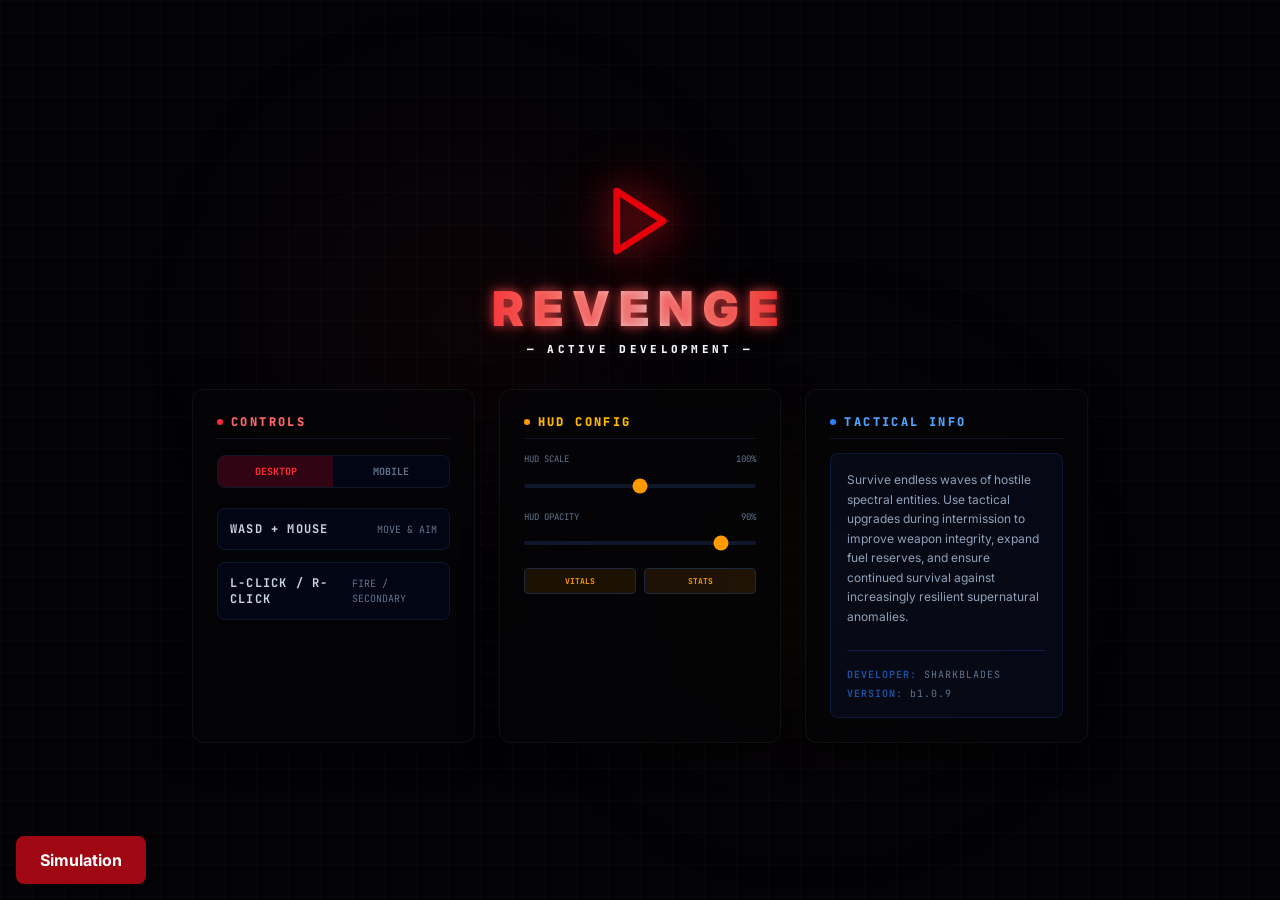
==== commit aaf4c3ac: "s" ====
--- a/assets/index.html
+++ b/assets/index.html
@@ -4,8 +4,8 @@
     <meta charset="UTF-8" />
     <meta name="viewport" content="width=device-width, initial-scale=1.0" />
     <title>Ghost Hunt: Revenge</title>
-    <script type="module" crossorigin src="./assets/index-D6gVEbns.js"></script>
-    <link rel="stylesheet" crossorigin href="./assets/index-TUFl2ZwW.css">
+    <script type="module" crossorigin src="./assets/index-gLmoExTk.js"></script>
+    <link rel="stylesheet" crossorigin href="./assets/index-D8RslHzS.css">
   </head>
   <body class="bg-black text-white selection:bg-red-500 selection:text-white overflow-hidden select-none">
     <div id="root"></div>
--- a/assets/assets/index-D8RslHzS.css
+++ b/assets/assets/index-D8RslHzS.css
@@ -0,0 +1 @@
+@import"https://fonts.googleapis.com/css2?family=Inter:wght@400;500;600;700;800;900&family=JetBrains+Mono:wght@400;500;700;800&display=swap";/*! tailwindcss v4.3.0 | MIT License | https://tailwindcss.com */@layer properties{@supports (((-webkit-hyphens:none)) and (not (margin-trim:inline))) or ((-moz-orient:inline) and (not (color:rgb(from red r g b)))){*,:before,:after,::backdrop{--tw-translate-x:0;--tw-translate-y:0;--tw-translate-z:0;--tw-scale-x:1;--tw-scale-y:1;--tw-scale-z:1;--tw-rotate-x:initial;--tw-rotate-y:initial;--tw-rotate-z:initial;--tw-skew-x:initial;--tw-skew-y:initial;--tw-space-y-reverse:0;--tw-border-style:solid;--tw-gradient-position:initial;--tw-gradient-from:#0000;--tw-gradient-via:#0000;--tw-gradient-to:#0000;--tw-gradient-stops:initial;--tw-gradient-via-stops:initial;--tw-gradient-from-position:0%;--tw-gradient-via-position:50%;--tw-gradient-to-position:100%;--tw-leading:initial;--tw-font-weight:initial;--tw-tracking:initial;--tw-shadow:0 0 #0000;--tw-shadow-color:initial;--tw-shadow-alpha:100%;--tw-inset-shadow:0 0 #0000;--tw-inset-shadow-color:initial;--tw-inset-shadow-alpha:100%;--tw-ring-color:initial;--tw-ring-shadow:0 0 #0000;--tw-inset-ring-color:initial;--tw-inset-ring-shadow:0 0 #0000;--tw-ring-inset:initial;--tw-ring-offset-width:0px;--tw-ring-offset-color:#fff;--tw-ring-offset-shadow:0 0 #0000;--tw-blur:initial;--tw-brightness:initial;--tw-contrast:initial;--tw-grayscale:initial;--tw-hue-rotate:initial;--tw-invert:initial;--tw-opacity:initial;--tw-saturate:initial;--tw-sepia:initial;--tw-drop-shadow:initial;--tw-drop-shadow-color:initial;--tw-drop-shadow-alpha:100%;--tw-drop-shadow-size:initial;--tw-backdrop-blur:initial;--tw-backdrop-brightness:initial;--tw-backdrop-contrast:initial;--tw-backdrop-grayscale:initial;--tw-backdrop-hue-rotate:initial;--tw-backdrop-invert:initial;--tw-backdrop-opacity:initial;--tw-backdrop-saturate:initial;--tw-backdrop-sepia:initial;--tw-duration:initial}}}@layer theme{:root,:host{--font-sans:"Inter", ui-sans-serif, system-ui, sans-serif;--font-mono:"JetBrains Mono", ui-monospace, SFMono-Regular, monospace;--color-red-400:oklch(70.4% .191 22.216);--color-red-500:oklch(63.7% .237 25.331);--color-red-600:oklch(57.7% .245 27.325);--color-red-700:oklch(50.5% .213 27.518);--color-red-800:oklch(44.4% .177 26.899);--color-red-900:oklch(39.6% .141 25.723);--color-red-950:oklch(25.8% .092 26.042);--color-orange-400:oklch(75% .183 55.934);--color-orange-600:oklch(64.6% .222 41.116);--color-amber-400:oklch(82.8% .189 84.429);--color-amber-500:oklch(76.9% .188 70.08);--color-amber-900:oklch(41.4% .112 45.904);--color-amber-950:oklch(27.9% .077 45.635);--color-yellow-500:oklch(79.5% .184 86.047);--color-green-400:oklch(79.2% .209 151.711);--color-green-500:oklch(72.3% .219 149.579);--color-green-600:oklch(62.7% .194 149.214);--color-green-900:oklch(39.3% .095 152.535);--color-green-950:oklch(26.6% .065 152.934);--color-cyan-400:oklch(78.9% .154 211.53);--color-cyan-500:oklch(71.5% .143 215.221);--color-cyan-950:oklch(30.2% .056 229.695);--color-blue-200:oklch(88.2% .059 254.128);--color-blue-400:oklch(70.7% .165 254.624);--color-blue-500:oklch(62.3% .214 259.815);--color-blue-600:oklch(54.6% .245 262.881);--color-blue-900:oklch(37.9% .146 265.522);--color-blue-950:oklch(28.2% .091 267.935);--color-slate-100:oklch(96.8% .007 247.896);--color-slate-200:oklch(92.9% .013 255.508);--color-slate-300:oklch(86.9% .022 252.894);--color-slate-400:oklch(70.4% .04 256.788);--color-slate-500:oklch(55.4% .046 257.417);--color-slate-600:oklch(44.6% .043 257.281);--color-slate-700:oklch(37.2% .044 257.287);--color-slate-800:oklch(27.9% .041 260.031);--color-slate-900:oklch(20.8% .042 265.755);--color-slate-950:oklch(12.9% .042 264.695);--color-stone-200:oklch(92.3% .003 48.717);--color-black:#000;--color-white:#fff;--spacing:.25rem;--container-md:28rem;--container-2xl:42rem;--container-3xl:48rem;--container-4xl:56rem;--text-xs:.75rem;--text-xs--line-height:calc(1 / .75);--text-sm:.875rem;--text-sm--line-height:calc(1.25 / .875);--text-2xl:1.5rem;--text-2xl--line-height:calc(2 / 1.5);--text-4xl:2.25rem;--text-4xl--line-height:calc(2.5 / 2.25);--text-5xl:3rem;--text-5xl--line-height:1;--text-6xl:3.75rem;--text-6xl--line-height:1;--text-8xl:6rem;--text-8xl--line-height:1;--text-9xl:8rem;--text-9xl--line-height:1;--font-weight-medium:500;--font-weight-bold:700;--font-weight-extrabold:800;--font-weight-black:900;--tracking-tighter:-.05em;--tracking-tight:-.025em;--tracking-wide:.025em;--tracking-wider:.05em;--tracking-widest:.1em;--leading-relaxed:1.625;--radius-sm:.25rem;--radius-md:.375rem;--radius-lg:.5rem;--radius-xl:.75rem;--radius-2xl:1rem;--drop-shadow-md:0 3px 3px #0000001f;--animate-spin:spin 1s linear infinite;--animate-ping:ping 1s cubic-bezier(0, 0, .2, 1) infinite;--animate-pulse:pulse 2s cubic-bezier(.4, 0, .6, 1) infinite;--animate-bounce:bounce 1s infinite;--blur-sm:8px;--blur-md:12px;--blur-lg:16px;--blur-xl:24px;--default-transition-duration:.15s;--default-transition-timing-function:cubic-bezier(.4, 0, .2, 1);--default-font-family:var(--font-sans);--default-mono-font-family:var(--font-mono)}}@layer base{*,:after,:before,::backdrop{box-sizing:border-box;border:0 solid;margin:0;padding:0}::file-selector-button{box-sizing:border-box;border:0 solid;margin:0;padding:0}html,:host{-webkit-text-size-adjust:100%;-moz-tab-size:4;tab-size:4;line-height:1.5;font-family:var(--default-font-family,ui-sans-serif, system-ui, sans-serif, "Apple Color Emoji", "Segoe UI Emoji", "Segoe UI Symbol", "Noto Color Emoji");font-feature-settings:var(--default-font-feature-settings,normal);font-variation-settings:var(--default-font-variation-settings,normal);-webkit-tap-highlight-color:transparent}hr{height:0;color:inherit;border-top-width:1px}abbr:where([title]){-webkit-text-decoration:underline dotted;text-decoration:underline dotted}h1,h2,h3,h4,h5,h6{font-size:inherit;font-weight:inherit}a{color:inherit;-webkit-text-decoration:inherit;text-decoration:inherit}b,strong{font-weight:bolder}code,kbd,samp,pre{font-family:var(--default-mono-font-family,ui-monospace, SFMono-Regular, Menlo, Monaco, Consolas, "Liberation Mono", "Courier New", monospace);font-feature-settings:var(--default-mono-font-feature-settings,normal);font-variation-settings:var(--default-mono-font-variation-settings,normal);font-size:1em}small{font-size:80%}sub,sup{vertical-align:baseline;font-size:75%;line-height:0;position:relative}sub{bottom:-.25em}sup{top:-.5em}table{text-indent:0;border-color:inherit;border-collapse:collapse}:-moz-focusring{outline:auto}progress{vertical-align:baseline}summary{display:list-item}ol,ul,menu{list-style:none}img,svg,video,canvas,audio,iframe,embed,object{vertical-align:middle;display:block}img,video{max-width:100%;height:auto}button,input,select,optgroup,textarea{font:inherit;font-feature-settings:inherit;font-variation-settings:inherit;letter-spacing:inherit;color:inherit;opacity:1;background-color:#0000;border-radius:0}::file-selector-button{font:inherit;font-feature-settings:inherit;font-variation-settings:inherit;letter-spacing:inherit;color:inherit;opacity:1;background-color:#0000;border-radius:0}:where(select:is([multiple],[size])) optgroup{font-weight:bolder}:where(select:is([multiple],[size])) optgroup option{padding-inline-start:20px}::file-selector-button{margin-inline-end:4px}::placeholder{opacity:1}@supports (not ((-webkit-appearance:-apple-pay-button))) or (contain-intrinsic-size:1px){::placeholder{color:currentColor}@supports (color:color-mix(in lab,red,red)){::placeholder{color:color-mix(in oklab,currentcolor 50%,transparent)}}}textarea{resize:vertical}::-webkit-search-decoration{-webkit-appearance:none}::-webkit-date-and-time-value{min-height:1lh;text-align:inherit}::-webkit-datetime-edit{display:inline-flex}::-webkit-datetime-edit-fields-wrapper{padding:0}::-webkit-datetime-edit{padding-block:0}::-webkit-datetime-edit-year-field{padding-block:0}::-webkit-datetime-edit-month-field{padding-block:0}::-webkit-datetime-edit-day-field{padding-block:0}::-webkit-datetime-edit-hour-field{padding-block:0}::-webkit-datetime-edit-minute-field{padding-block:0}::-webkit-datetime-edit-second-field{padding-block:0}::-webkit-datetime-edit-millisecond-field{padding-block:0}::-webkit-datetime-edit-meridiem-field{padding-block:0}::-webkit-calendar-picker-indicator{line-height:1}:-moz-ui-invalid{box-shadow:none}button,input:where([type=button],[type=reset],[type=submit]){-webkit-appearance:button;-moz-appearance:button;appearance:button}::file-selector-button{-webkit-appearance:button;-moz-appearance:button;appearance:button}::-webkit-inner-spin-button{height:auto}::-webkit-outer-spin-button{height:auto}[hidden]:where(:not([hidden=until-found])){display:none!important}}@layer components;@layer utilities{.pointer-events-auto{pointer-events:auto}.pointer-events-none{pointer-events:none}.invisible{visibility:hidden}.visible{visibility:visible}.absolute{position:absolute}.fixed{position:fixed}.relative{position:relative}.static{position:static}.sticky{position:sticky}.inset-0{inset:calc(var(--spacing) * 0)}.inset-y-0{inset-block:calc(var(--spacing) * 0)}.top-0{top:calc(var(--spacing) * 0)}.top-0\.5{top:calc(var(--spacing) * .5)}.top-1{top:calc(var(--spacing) * 1)}.top-1\/2{top:50%}.top-2{top:calc(var(--spacing) * 2)}.top-6{top:calc(var(--spacing) * 6)}.top-24{top:calc(var(--spacing) * 24)}.top-\[20\%\]{top:20%}.right-0{right:calc(var(--spacing) * 0)}.right-2{right:calc(var(--spacing) * 2)}.right-4{right:calc(var(--spacing) * 4)}.right-6{right:calc(var(--spacing) * 6)}.right-12{right:calc(var(--spacing) * 12)}.right-\[25\%\]{right:25%}.-bottom-2{bottom:calc(var(--spacing) * -2)}.bottom-0{bottom:calc(var(--spacing) * 0)}.bottom-4{bottom:calc(var(--spacing) * 4)}.bottom-8{bottom:calc(var(--spacing) * 8)}.bottom-10{bottom:calc(var(--spacing) * 10)}.bottom-12{bottom:calc(var(--spacing) * 12)}.bottom-\[20\%\]{bottom:20%}.left-0{left:calc(var(--spacing) * 0)}.left-0\.5{left:calc(var(--spacing) * .5)}.left-1\/2{left:50%}.left-4{left:calc(var(--spacing) * 4)}.left-4\.5{left:calc(var(--spacing) * 4.5)}.left-6{left:calc(var(--spacing) * 6)}.left-10{left:calc(var(--spacing) * 10)}.left-12{left:calc(var(--spacing) * 12)}.left-\[25\%\]{left:25%}.z-0{z-index:0}.z-10{z-index:10}.z-20{z-index:20}.z-30{z-index:30}.z-40{z-index:40}.z-45{z-index:45}.z-50{z-index:50}.z-\[43\]{z-index:43}.z-\[45\]{z-index:45}.z-\[50\]{z-index:50}.z-\[60\]{z-index:60}.z-\[100\]{z-index:100}.z-\[110\]{z-index:110}.z-\[200\]{z-index:200}.my-auto{margin-block:auto}.mt-1{margin-top:calc(var(--spacing) * 1)}.mt-2{margin-top:calc(var(--spacing) * 2)}.mt-3{margin-top:calc(var(--spacing) * 3)}.mt-4{margin-top:calc(var(--spacing) * 4)}.mt-6{margin-top:calc(var(--spacing) * 6)}.mt-auto{margin-top:auto}.mb-0\.5{margin-bottom:calc(var(--spacing) * .5)}.mb-1{margin-bottom:calc(var(--spacing) * 1)}.mb-2{margin-bottom:calc(var(--spacing) * 2)}.mb-3\.5{margin-bottom:calc(var(--spacing) * 3.5)}.mb-4{margin-bottom:calc(var(--spacing) * 4)}.mb-6{margin-bottom:calc(var(--spacing) * 6)}.mb-8{margin-bottom:calc(var(--spacing) * 8)}.mb-16{margin-bottom:calc(var(--spacing) * 16)}.ml-1{margin-left:calc(var(--spacing) * 1)}.block{display:block}.flex{display:flex}.grid{display:grid}.h-0{height:calc(var(--spacing) * 0)}.h-0\.5{height:calc(var(--spacing) * .5)}.h-1{height:calc(var(--spacing) * 1)}.h-1\.5{height:calc(var(--spacing) * 1.5)}.h-2\.5{height:calc(var(--spacing) * 2.5)}.h-3{height:calc(var(--spacing) * 3)}.h-3\.5{height:calc(var(--spacing) * 3.5)}.h-4{height:calc(var(--spacing) * 4)}.h-6{height:calc(var(--spacing) * 6)}.h-8{height:calc(var(--spacing) * 8)}.h-12{height:calc(var(--spacing) * 12)}.h-16{height:calc(var(--spacing) * 16)}.h-20{height:calc(var(--spacing) * 20)}.h-24{height:calc(var(--spacing) * 24)}.h-32{height:calc(var(--spacing) * 32)}.h-72{height:calc(var(--spacing) * 72)}.h-\[1px\]{height:1px}.h-\[75px\]{height:75px}.h-\[550px\]{height:550px}.h-full{height:100%}.h-screen{height:100vh}.w-0\.5{width:calc(var(--spacing) * .5)}.w-1{width:calc(var(--spacing) * 1)}.w-1\.5{width:calc(var(--spacing) * 1.5)}.w-1\/2{width:50%}.w-3{width:calc(var(--spacing) * 3)}.w-3\.5{width:calc(var(--spacing) * 3.5)}.w-4{width:calc(var(--spacing) * 4)}.w-6{width:calc(var(--spacing) * 6)}.w-8{width:calc(var(--spacing) * 8)}.w-12{width:calc(var(--spacing) * 12)}.w-16{width:calc(var(--spacing) * 16)}.w-20{width:calc(var(--spacing) * 20)}.w-24{width:calc(var(--spacing) * 24)}.w-32{width:calc(var(--spacing) * 32)}.w-72{width:calc(var(--spacing) * 72)}.w-\[1px\]{width:1px}.w-full{width:100%}.w-screen{width:100vw}.max-w-2xl{max-width:var(--container-2xl)}.max-w-3xl{max-width:var(--container-3xl)}.max-w-4xl{max-width:var(--container-4xl)}.max-w-full{max-width:100%}.max-w-md{max-width:var(--container-md)}.min-w-\[80px\]{min-width:80px}.flex-1{flex:1}.origin-top-left{transform-origin:0 0}.origin-top-right{transform-origin:100% 0}.-translate-x-1\/2{--tw-translate-x: -50% ;translate:var(--tw-translate-x) var(--tw-translate-y)}.-translate-x-3{--tw-translate-x:calc(var(--spacing) * -3);translate:var(--tw-translate-x) var(--tw-translate-y)}.translate-x-3{--tw-translate-x:calc(var(--spacing) * 3);translate:var(--tw-translate-x) var(--tw-translate-y)}.-translate-y-3{--tw-translate-y:calc(var(--spacing) * -3);translate:var(--tw-translate-x) var(--tw-translate-y)}.translate-y-3{--tw-translate-y:calc(var(--spacing) * 3);translate:var(--tw-translate-x) var(--tw-translate-y)}.translate-y-full{--tw-translate-y:100%;translate:var(--tw-translate-x) var(--tw-translate-y)}.scale-25{--tw-scale-x:25%;--tw-scale-y:25%;--tw-scale-z:25%;scale:var(--tw-scale-x) var(--tw-scale-y)}.scale-50{--tw-scale-x:50%;--tw-scale-y:50%;--tw-scale-z:50%;scale:var(--tw-scale-x) var(--tw-scale-y)}.scale-75{--tw-scale-x:75%;--tw-scale-y:75%;--tw-scale-z:75%;scale:var(--tw-scale-x) var(--tw-scale-y)}.scale-110{--tw-scale-x:110%;--tw-scale-y:110%;--tw-scale-z:110%;scale:var(--tw-scale-x) var(--tw-scale-y)}.transform{transform:var(--tw-rotate-x,) var(--tw-rotate-y,) var(--tw-rotate-z,) var(--tw-skew-x,) var(--tw-skew-y,)}.animate-\[spin_3s_linear_infinite\]{animation:3s linear infinite spin}.animate-bounce{animation:var(--animate-bounce)}.animate-ping{animation:var(--animate-ping)}.animate-pulse{animation:var(--animate-pulse)}.animate-spin{animation:var(--animate-spin)}.cursor-crosshair{cursor:crosshair}.cursor-not-allowed{cursor:not-allowed}.cursor-pointer{cursor:pointer}.resize{resize:both}.appearance-none{-webkit-appearance:none;-moz-appearance:none;appearance:none}.grid-cols-1{grid-template-columns:repeat(1,minmax(0,1fr))}.grid-cols-2{grid-template-columns:repeat(2,minmax(0,1fr))}.flex-col{flex-direction:column}.items-baseline{align-items:baseline}.items-center{align-items:center}.items-end{align-items:flex-end}.items-stretch{align-items:stretch}.justify-between{justify-content:space-between}.justify-center{justify-content:center}.gap-1{gap:calc(var(--spacing) * 1)}.gap-1\.5{gap:calc(var(--spacing) * 1.5)}.gap-2{gap:calc(var(--spacing) * 2)}.gap-2\.5{gap:calc(var(--spacing) * 2.5)}.gap-3{gap:calc(var(--spacing) * 3)}.gap-3\.5{gap:calc(var(--spacing) * 3.5)}.gap-4{gap:calc(var(--spacing) * 4)}.gap-6{gap:calc(var(--spacing) * 6)}.gap-8{gap:calc(var(--spacing) * 8)}.gap-12{gap:calc(var(--spacing) * 12)}:where(.space-y-2>:not(:last-child)){--tw-space-y-reverse:0;margin-block-start:calc(calc(var(--spacing) * 2) * var(--tw-space-y-reverse));margin-block-end:calc(calc(var(--spacing) * 2) * calc(1 - var(--tw-space-y-reverse)))}:where(.space-y-3>:not(:last-child)){--tw-space-y-reverse:0;margin-block-start:calc(calc(var(--spacing) * 3) * var(--tw-space-y-reverse));margin-block-end:calc(calc(var(--spacing) * 3) * calc(1 - var(--tw-space-y-reverse)))}:where(.space-y-4>:not(:last-child)){--tw-space-y-reverse:0;margin-block-start:calc(calc(var(--spacing) * 4) * var(--tw-space-y-reverse));margin-block-end:calc(calc(var(--spacing) * 4) * calc(1 - var(--tw-space-y-reverse)))}:where(.space-y-6>:not(:last-child)){--tw-space-y-reverse:0;margin-block-start:calc(calc(var(--spacing) * 6) * var(--tw-space-y-reverse));margin-block-end:calc(calc(var(--spacing) * 6) * calc(1 - var(--tw-space-y-reverse)))}.overflow-auto{overflow:auto}.overflow-hidden{overflow:hidden}.overflow-x-auto{overflow-x:auto}.overflow-y-auto{overflow-y:auto}.rounded{border-radius:.25rem}.rounded-2xl{border-radius:var(--radius-2xl)}.rounded-full{border-radius:3.40282e38px}.rounded-lg{border-radius:var(--radius-lg)}.rounded-md{border-radius:var(--radius-md)}.rounded-sm{border-radius:var(--radius-sm)}.rounded-xl{border-radius:var(--radius-xl)}.rounded-l-lg{border-top-left-radius:var(--radius-lg);border-bottom-left-radius:var(--radius-lg)}.border{border-style:var(--tw-border-style);border-width:1px}.border-2{border-style:var(--tw-border-style);border-width:2px}.border-\[20px\]{border-style:var(--tw-border-style);border-width:20px}.border-y{border-block-style:var(--tw-border-style);border-block-width:1px}.border-t{border-top-style:var(--tw-border-style);border-top-width:1px}.border-t-2{border-top-style:var(--tw-border-style);border-top-width:2px}.border-r{border-right-style:var(--tw-border-style);border-right-width:1px}.border-b{border-bottom-style:var(--tw-border-style);border-bottom-width:1px}.border-l{border-left-style:var(--tw-border-style);border-left-width:1px}.border-l-2{border-left-style:var(--tw-border-style);border-left-width:2px}.border-none{--tw-border-style:none;border-style:none}.border-amber-500\/10{border-color:#f99c001a}@supports (color:color-mix(in lab,red,red)){.border-amber-500\/10{border-color:color-mix(in oklab,var(--color-amber-500) 10%,transparent)}}.border-amber-500\/20{border-color:#f99c0033}@supports (color:color-mix(in lab,red,red)){.border-amber-500\/20{border-color:color-mix(in oklab,var(--color-amber-500) 20%,transparent)}}.border-amber-500\/30{border-color:#f99c004d}@supports (color:color-mix(in lab,red,red)){.border-amber-500\/30{border-color:color-mix(in oklab,var(--color-amber-500) 30%,transparent)}}.border-amber-500\/40{border-color:#f99c0066}@supports (color:color-mix(in lab,red,red)){.border-amber-500\/40{border-color:color-mix(in oklab,var(--color-amber-500) 40%,transparent)}}.border-amber-500\/50{border-color:#f99c0080}@supports (color:color-mix(in lab,red,red)){.border-amber-500\/50{border-color:color-mix(in oklab,var(--color-amber-500) 50%,transparent)}}.border-blue-500\/50{border-color:#3080ff80}@supports (color:color-mix(in lab,red,red)){.border-blue-500\/50{border-color:color-mix(in oklab,var(--color-blue-500) 50%,transparent)}}.border-blue-900\/30{border-color:#1c398e4d}@supports (color:color-mix(in lab,red,red)){.border-blue-900\/30{border-color:color-mix(in oklab,var(--color-blue-900) 30%,transparent)}}.border-blue-900\/40{border-color:#1c398e66}@supports (color:color-mix(in lab,red,red)){.border-blue-900\/40{border-color:color-mix(in oklab,var(--color-blue-900) 40%,transparent)}}.border-cyan-500\/30{border-color:#00b7d74d}@supports (color:color-mix(in lab,red,red)){.border-cyan-500\/30{border-color:color-mix(in oklab,var(--color-cyan-500) 30%,transparent)}}.border-green-500\/10{border-color:#00c7581a}@supports (color:color-mix(in lab,red,red)){.border-green-500\/10{border-color:color-mix(in oklab,var(--color-green-500) 10%,transparent)}}.border-green-500\/20{border-color:#00c75833}@supports (color:color-mix(in lab,red,red)){.border-green-500\/20{border-color:color-mix(in oklab,var(--color-green-500) 20%,transparent)}}.border-green-500\/30{border-color:#00c7584d}@supports (color:color-mix(in lab,red,red)){.border-green-500\/30{border-color:color-mix(in oklab,var(--color-green-500) 30%,transparent)}}.border-green-500\/50{border-color:#00c75880}@supports (color:color-mix(in lab,red,red)){.border-green-500\/50{border-color:color-mix(in oklab,var(--color-green-500) 50%,transparent)}}.border-red-500\/20{border-color:#fb2c3633}@supports (color:color-mix(in lab,red,red)){.border-red-500\/20{border-color:color-mix(in oklab,var(--color-red-500) 20%,transparent)}}.border-red-500\/25{border-color:#fb2c3640}@supports (color:color-mix(in lab,red,red)){.border-red-500\/25{border-color:color-mix(in oklab,var(--color-red-500) 25%,transparent)}}.border-red-500\/30{border-color:#fb2c364d}@supports (color:color-mix(in lab,red,red)){.border-red-500\/30{border-color:color-mix(in oklab,var(--color-red-500) 30%,transparent)}}.border-red-500\/40{border-color:#fb2c3666}@supports (color:color-mix(in lab,red,red)){.border-red-500\/40{border-color:color-mix(in oklab,var(--color-red-500) 40%,transparent)}}.border-red-600\/30{border-color:#e400144d}@supports (color:color-mix(in lab,red,red)){.border-red-600\/30{border-color:color-mix(in oklab,var(--color-red-600) 30%,transparent)}}.border-red-700\/60{border-color:#bf000f99}@supports (color:color-mix(in lab,red,red)){.border-red-700\/60{border-color:color-mix(in oklab,var(--color-red-700) 60%,transparent)}}.border-slate-700{border-color:var(--color-slate-700)}.border-slate-800{border-color:var(--color-slate-800)}.border-slate-800\/20{border-color:#1d293d33}@supports (color:color-mix(in lab,red,red)){.border-slate-800\/20{border-color:color-mix(in oklab,var(--color-slate-800) 20%,transparent)}}.border-slate-800\/30{border-color:#1d293d4d}@supports (color:color-mix(in lab,red,red)){.border-slate-800\/30{border-color:color-mix(in oklab,var(--color-slate-800) 30%,transparent)}}.border-slate-800\/40{border-color:#1d293d66}@supports (color:color-mix(in lab,red,red)){.border-slate-800\/40{border-color:color-mix(in oklab,var(--color-slate-800) 40%,transparent)}}.border-slate-800\/50{border-color:#1d293d80}@supports (color:color-mix(in lab,red,red)){.border-slate-800\/50{border-color:color-mix(in oklab,var(--color-slate-800) 50%,transparent)}}.border-slate-800\/60{border-color:#1d293d99}@supports (color:color-mix(in lab,red,red)){.border-slate-800\/60{border-color:color-mix(in oklab,var(--color-slate-800) 60%,transparent)}}.border-slate-800\/80{border-color:#1d293dcc}@supports (color:color-mix(in lab,red,red)){.border-slate-800\/80{border-color:color-mix(in oklab,var(--color-slate-800) 80%,transparent)}}.border-slate-900{border-color:var(--color-slate-900)}.border-slate-900\/60{border-color:#0f172b99}@supports (color:color-mix(in lab,red,red)){.border-slate-900\/60{border-color:color-mix(in oklab,var(--color-slate-900) 60%,transparent)}}.border-transparent{border-color:#0000}.border-white\/10{border-color:#ffffff1a}@supports (color:color-mix(in lab,red,red)){.border-white\/10{border-color:color-mix(in oklab,var(--color-white) 10%,transparent)}}.border-white\/20{border-color:#fff3}@supports (color:color-mix(in lab,red,red)){.border-white\/20{border-color:color-mix(in oklab,var(--color-white) 20%,transparent)}}.border-t-green-500{border-top-color:var(--color-green-500)}.border-l-blue-500{border-left-color:var(--color-blue-500)}.bg-\[\#0a0a0c\]{background-color:#0a0a0c}.bg-\[\#020204\]{background-color:#020204}.bg-\[\#030306\]{background-color:#030306}.bg-amber-400\/10{background-color:#fcbb001a}@supports (color:color-mix(in lab,red,red)){.bg-amber-400\/10{background-color:color-mix(in oklab,var(--color-amber-400) 10%,transparent)}}.bg-amber-500{background-color:var(--color-amber-500)}.bg-amber-500\/10{background-color:#f99c001a}@supports (color:color-mix(in lab,red,red)){.bg-amber-500\/10{background-color:color-mix(in oklab,var(--color-amber-500) 10%,transparent)}}.bg-amber-500\/20{background-color:#f99c0033}@supports (color:color-mix(in lab,red,red)){.bg-amber-500\/20{background-color:color-mix(in oklab,var(--color-amber-500) 20%,transparent)}}.bg-amber-900\/10{background-color:#7b33061a}@supports (color:color-mix(in lab,red,red)){.bg-amber-900\/10{background-color:color-mix(in oklab,var(--color-amber-900) 10%,transparent)}}.bg-amber-950\/20{background-color:#46190133}@supports (color:color-mix(in lab,red,red)){.bg-amber-950\/20{background-color:color-mix(in oklab,var(--color-amber-950) 20%,transparent)}}.bg-amber-950\/60{background-color:#46190199}@supports (color:color-mix(in lab,red,red)){.bg-amber-950\/60{background-color:color-mix(in oklab,var(--color-amber-950) 60%,transparent)}}.bg-black{background-color:var(--color-black)}.bg-black\/40{background-color:#0006}@supports (color:color-mix(in lab,red,red)){.bg-black\/40{background-color:color-mix(in oklab,var(--color-black) 40%,transparent)}}.bg-black\/60{background-color:#0009}@supports (color:color-mix(in lab,red,red)){.bg-black\/60{background-color:color-mix(in oklab,var(--color-black) 60%,transparent)}}.bg-black\/75{background-color:#000000bf}@supports (color:color-mix(in lab,red,red)){.bg-black\/75{background-color:color-mix(in oklab,var(--color-black) 75%,transparent)}}.bg-black\/80{background-color:#000c}@supports (color:color-mix(in lab,red,red)){.bg-black\/80{background-color:color-mix(in oklab,var(--color-black) 80%,transparent)}}.bg-black\/90{background-color:#000000e6}@supports (color:color-mix(in lab,red,red)){.bg-black\/90{background-color:color-mix(in oklab,var(--color-black) 90%,transparent)}}.bg-black\/95{background-color:#000000f2}@supports (color:color-mix(in lab,red,red)){.bg-black\/95{background-color:color-mix(in oklab,var(--color-black) 95%,transparent)}}.bg-blue-400{background-color:var(--color-blue-400)}.bg-blue-500{background-color:var(--color-blue-500)}.bg-blue-600\/20{background-color:#155dfc33}@supports (color:color-mix(in lab,red,red)){.bg-blue-600\/20{background-color:color-mix(in oklab,var(--color-blue-600) 20%,transparent)}}.bg-blue-900\/60{background-color:#1c398e99}@supports (color:color-mix(in lab,red,red)){.bg-blue-900\/60{background-color:color-mix(in oklab,var(--color-blue-900) 60%,transparent)}}.bg-blue-950\/20{background-color:#16245633}@supports (color:color-mix(in lab,red,red)){.bg-blue-950\/20{background-color:color-mix(in oklab,var(--color-blue-950) 20%,transparent)}}.bg-cyan-950\/20{background-color:#05334533}@supports (color:color-mix(in lab,red,red)){.bg-cyan-950\/20{background-color:color-mix(in oklab,var(--color-cyan-950) 20%,transparent)}}.bg-cyan-950\/60{background-color:#05334599}@supports (color:color-mix(in lab,red,red)){.bg-cyan-950\/60{background-color:color-mix(in oklab,var(--color-cyan-950) 60%,transparent)}}.bg-green-500{background-color:var(--color-green-500)}.bg-green-500\/10{background-color:#00c7581a}@supports (color:color-mix(in lab,red,red)){.bg-green-500\/10{background-color:color-mix(in oklab,var(--color-green-500) 10%,transparent)}}.bg-green-900\/60{background-color:#0d542b99}@supports (color:color-mix(in lab,red,red)){.bg-green-900\/60{background-color:color-mix(in oklab,var(--color-green-900) 60%,transparent)}}.bg-green-950\/20{background-color:#032e1533}@supports (color:color-mix(in lab,red,red)){.bg-green-950\/20{background-color:color-mix(in oklab,var(--color-green-950) 20%,transparent)}}.bg-green-950\/40{background-color:#032e1566}@supports (color:color-mix(in lab,red,red)){.bg-green-950\/40{background-color:color-mix(in oklab,var(--color-green-950) 40%,transparent)}}.bg-green-950\/60{background-color:#032e1599}@supports (color:color-mix(in lab,red,red)){.bg-green-950\/60{background-color:color-mix(in oklab,var(--color-green-950) 60%,transparent)}}.bg-red-500{background-color:var(--color-red-500)}.bg-red-500\/5{background-color:#fb2c360d}@supports (color:color-mix(in lab,red,red)){.bg-red-500\/5{background-color:color-mix(in oklab,var(--color-red-500) 5%,transparent)}}.bg-red-500\/70{background-color:#fb2c36b3}@supports (color:color-mix(in lab,red,red)){.bg-red-500\/70{background-color:color-mix(in oklab,var(--color-red-500) 70%,transparent)}}.bg-red-600{background-color:var(--color-red-600)}.bg-red-600\/10{background-color:#e400141a}@supports (color:color-mix(in lab,red,red)){.bg-red-600\/10{background-color:color-mix(in oklab,var(--color-red-600) 10%,transparent)}}.bg-red-600\/20{background-color:#e4001433}@supports (color:color-mix(in lab,red,red)){.bg-red-600\/20{background-color:color-mix(in oklab,var(--color-red-600) 20%,transparent)}}.bg-red-600\/80{background-color:#e40014cc}@supports (color:color-mix(in lab,red,red)){.bg-red-600\/80{background-color:color-mix(in oklab,var(--color-red-600) 80%,transparent)}}.bg-red-800{background-color:var(--color-red-800)}.bg-red-900\/10{background-color:#82181a1a}@supports (color:color-mix(in lab,red,red)){.bg-red-900\/10{background-color:color-mix(in oklab,var(--color-red-900) 10%,transparent)}}.bg-red-950\/20{background-color:#46080933}@supports (color:color-mix(in lab,red,red)){.bg-red-950\/20{background-color:color-mix(in oklab,var(--color-red-950) 20%,transparent)}}.bg-red-950\/40{background-color:#46080966}@supports (color:color-mix(in lab,red,red)){.bg-red-950\/40{background-color:color-mix(in oklab,var(--color-red-950) 40%,transparent)}}.bg-red-950\/60{background-color:#46080999}@supports (color:color-mix(in lab,red,red)){.bg-red-950\/60{background-color:color-mix(in oklab,var(--color-red-950) 60%,transparent)}}.bg-slate-800{background-color:var(--color-slate-800)}.bg-slate-900{background-color:var(--color-slate-900)}.bg-slate-900\/30{background-color:#0f172b4d}@supports (color:color-mix(in lab,red,red)){.bg-slate-900\/30{background-color:color-mix(in oklab,var(--color-slate-900) 30%,transparent)}}.bg-slate-900\/40{background-color:#0f172b66}@supports (color:color-mix(in lab,red,red)){.bg-slate-900\/40{background-color:color-mix(in oklab,var(--color-slate-900) 40%,transparent)}}.bg-slate-900\/50{background-color:#0f172b80}@supports (color:color-mix(in lab,red,red)){.bg-slate-900\/50{background-color:color-mix(in oklab,var(--color-slate-900) 50%,transparent)}}.bg-slate-900\/60{background-color:#0f172b99}@supports (color:color-mix(in lab,red,red)){.bg-slate-900\/60{background-color:color-mix(in oklab,var(--color-slate-900) 60%,transparent)}}.bg-slate-900\/80{background-color:#0f172bcc}@supports (color:color-mix(in lab,red,red)){.bg-slate-900\/80{background-color:color-mix(in oklab,var(--color-slate-900) 80%,transparent)}}.bg-slate-900\/90{background-color:#0f172be6}@supports (color:color-mix(in lab,red,red)){.bg-slate-900\/90{background-color:color-mix(in oklab,var(--color-slate-900) 90%,transparent)}}.bg-slate-950{background-color:var(--color-slate-950)}.bg-slate-950\/20{background-color:#02061833}@supports (color:color-mix(in lab,red,red)){.bg-slate-950\/20{background-color:color-mix(in oklab,var(--color-slate-950) 20%,transparent)}}.bg-slate-950\/40{background-color:#02061866}@supports (color:color-mix(in lab,red,red)){.bg-slate-950\/40{background-color:color-mix(in oklab,var(--color-slate-950) 40%,transparent)}}.bg-slate-950\/80{background-color:#020618cc}@supports (color:color-mix(in lab,red,red)){.bg-slate-950\/80{background-color:color-mix(in oklab,var(--color-slate-950) 80%,transparent)}}.bg-slate-950\/90{background-color:#020618e6}@supports (color:color-mix(in lab,red,red)){.bg-slate-950\/90{background-color:color-mix(in oklab,var(--color-slate-950) 90%,transparent)}}.bg-slate-950\/95{background-color:#020618f2}@supports (color:color-mix(in lab,red,red)){.bg-slate-950\/95{background-color:color-mix(in oklab,var(--color-slate-950) 95%,transparent)}}.bg-transparent{background-color:#0000}.bg-white{background-color:var(--color-white)}.bg-white\/30{background-color:#ffffff4d}@supports (color:color-mix(in lab,red,red)){.bg-white\/30{background-color:color-mix(in oklab,var(--color-white) 30%,transparent)}}.bg-gradient-to-r{--tw-gradient-position:to right in oklab;background-image:linear-gradient(var(--tw-gradient-stops))}.bg-gradient-to-t{--tw-gradient-position:to top in oklab;background-image:linear-gradient(var(--tw-gradient-stops))}.bg-\[conic-gradient\(from_0deg\,transparent_90\%\,rgba\(34\,197\,94\,0\.4\)_100\%\)\]{background-image:conic-gradient(#0000 90%,#22c55e66)}.bg-\[linear-gradient\(rgba\(255\,255\,255\,0\.01\)_1px\,transparent_1px\)\]{background-image:linear-gradient(#ffffff03 1px,#0000 1px)}.bg-\[linear-gradient\(rgba\(255\,255\,255\,0\.015\)_1px\,transparent_1px\)\,linear-gradient\(90deg\,rgba\(255\,255\,255\,0\.015\)_1px\,transparent_1px\)\]{background-image:linear-gradient(#ffffff04 1px,#0000 1px),linear-gradient(90deg,#ffffff04 1px,#0000 1px)}.bg-\[radial-gradient\(circle_at_center\,rgba\(34\,197\,94\,0\.1\)\,transparent_70\%\)\]{background-image:radial-gradient(circle,#22c55e1a,#0000 70%)}.bg-\[radial-gradient\(circle_at_center\,transparent_30\%\,rgba\(153\,27\,27\,0\.4\)_100\%\)\]{background-image:radial-gradient(circle,#0000 30%,#991b1b66)}.bg-\[radial-gradient\(circle_at_center\,transparent_30\%\,rgba\(220\,38\,38\,0\.55\)_100\%\)\]{background-image:radial-gradient(circle,#0000 30%,#dc26268c)}.bg-\[radial-gradient\(circle_at_center\,transparent_40\%\,rgba\(0\,0\,0\,0\.92\)_100\%\)\]{background-image:radial-gradient(circle,#0000 40%,#000000eb)}.bg-\[url\(\'https\:\/\/sharkvelocity\.github\.io\/play\/assets\/textures\/white_noise\.png\'\)\]{background-image:url(https://sharkvelocity.github.io/play/assets/textures/white_noise.png)}.from-\[\#090912\]\/50{--tw-gradient-from:oklab(14.49% .00461576 -.0189321/.5);--tw-gradient-stops:var(--tw-gradient-via-stops,var(--tw-gradient-position), var(--tw-gradient-from) var(--tw-gradient-from-position), var(--tw-gradient-to) var(--tw-gradient-to-position))}.from-blue-600{--tw-gradient-from:var(--color-blue-600);--tw-gradient-stops:var(--tw-gradient-via-stops,var(--tw-gradient-position), var(--tw-gradient-from) var(--tw-gradient-from-position), var(--tw-gradient-to) var(--tw-gradient-to-position))}.from-green-600{--tw-gradient-from:var(--color-green-600);--tw-gradient-stops:var(--tw-gradient-via-stops,var(--tw-gradient-position), var(--tw-gradient-from) var(--tw-gradient-from-position), var(--tw-gradient-to) var(--tw-gradient-to-position))}.from-orange-600{--tw-gradient-from:var(--color-orange-600);--tw-gradient-stops:var(--tw-gradient-via-stops,var(--tw-gradient-position), var(--tw-gradient-from) var(--tw-gradient-from-position), var(--tw-gradient-to) var(--tw-gradient-to-position))}.from-red-500{--tw-gradient-from:var(--color-red-500);--tw-gradient-stops:var(--tw-gradient-via-stops,var(--tw-gradient-position), var(--tw-gradient-from) var(--tw-gradient-from-position), var(--tw-gradient-to) var(--tw-gradient-to-position))}.from-red-950\/80{--tw-gradient-from:#460809cc}@supports (color:color-mix(in lab,red,red)){.from-red-950\/80{--tw-gradient-from:color-mix(in oklab, var(--color-red-950) 80%, transparent)}}.from-red-950\/80{--tw-gradient-stops:var(--tw-gradient-via-stops,var(--tw-gradient-position), var(--tw-gradient-from) var(--tw-gradient-from-position), var(--tw-gradient-to) var(--tw-gradient-to-position))}.via-\[\#030306\]{--tw-gradient-via:#030306;--tw-gradient-via-stops:var(--tw-gradient-position), var(--tw-gradient-from) var(--tw-gradient-from-position), var(--tw-gradient-via) var(--tw-gradient-via-position), var(--tw-gradient-to) var(--tw-gradient-to-position);--tw-gradient-stops:var(--tw-gradient-via-stops)}.via-black\/40{--tw-gradient-via:#0006}@supports (color:color-mix(in lab,red,red)){.via-black\/40{--tw-gradient-via:color-mix(in oklab, var(--color-black) 40%, transparent)}}.via-black\/40{--tw-gradient-via-stops:var(--tw-gradient-position), var(--tw-gradient-from) var(--tw-gradient-from-position), var(--tw-gradient-via) var(--tw-gradient-via-position), var(--tw-gradient-to) var(--tw-gradient-to-position);--tw-gradient-stops:var(--tw-gradient-via-stops)}.via-stone-200{--tw-gradient-via:var(--color-stone-200);--tw-gradient-via-stops:var(--tw-gradient-position), var(--tw-gradient-from) var(--tw-gradient-from-position), var(--tw-gradient-via) var(--tw-gradient-via-position), var(--tw-gradient-to) var(--tw-gradient-to-position);--tw-gradient-stops:var(--tw-gradient-via-stops)}.to-black{--tw-gradient-to:var(--color-black);--tw-gradient-stops:var(--tw-gradient-via-stops,var(--tw-gradient-position), var(--tw-gradient-from) var(--tw-gradient-from-position), var(--tw-gradient-to) var(--tw-gradient-to-position))}.to-cyan-400{--tw-gradient-to:var(--color-cyan-400);--tw-gradient-stops:var(--tw-gradient-via-stops,var(--tw-gradient-position), var(--tw-gradient-from) var(--tw-gradient-from-position), var(--tw-gradient-to) var(--tw-gradient-to-position))}.to-green-400{--tw-gradient-to:var(--color-green-400);--tw-gradient-stops:var(--tw-gradient-via-stops,var(--tw-gradient-position), var(--tw-gradient-from) var(--tw-gradient-from-position), var(--tw-gradient-to) var(--tw-gradient-to-position))}.to-red-600{--tw-gradient-to:var(--color-red-600);--tw-gradient-stops:var(--tw-gradient-via-stops,var(--tw-gradient-position), var(--tw-gradient-from) var(--tw-gradient-from-position), var(--tw-gradient-to) var(--tw-gradient-to-position))}.to-transparent{--tw-gradient-to:transparent;--tw-gradient-stops:var(--tw-gradient-via-stops,var(--tw-gradient-position), var(--tw-gradient-from) var(--tw-gradient-from-position), var(--tw-gradient-to) var(--tw-gradient-to-position))}.to-yellow-500{--tw-gradient-to:var(--color-yellow-500);--tw-gradient-stops:var(--tw-gradient-via-stops,var(--tw-gradient-position), var(--tw-gradient-from) var(--tw-gradient-from-position), var(--tw-gradient-to) var(--tw-gradient-to-position))}.bg-\[size\:32px_32px\]{background-size:32px 32px}.bg-\[size\:100\%_4px\]{background-size:100% 4px}.bg-clip-text{-webkit-background-clip:text;background-clip:text}.object-contain{object-fit:contain}.p-1{padding:calc(var(--spacing) * 1)}.p-2{padding:calc(var(--spacing) * 2)}.p-2\.5{padding:calc(var(--spacing) * 2.5)}.p-3{padding:calc(var(--spacing) * 3)}.p-4{padding:calc(var(--spacing) * 4)}.p-5{padding:calc(var(--spacing) * 5)}.p-6{padding:calc(var(--spacing) * 6)}.p-8{padding:calc(var(--spacing) * 8)}.p-10{padding:calc(var(--spacing) * 10)}.px-1\.5{padding-inline:calc(var(--spacing) * 1.5)}.px-2{padding-inline:calc(var(--spacing) * 2)}.px-3{padding-inline:calc(var(--spacing) * 3)}.px-4{padding-inline:calc(var(--spacing) * 4)}.px-5{padding-inline:calc(var(--spacing) * 5)}.px-6{padding-inline:calc(var(--spacing) * 6)}.px-12{padding-inline:calc(var(--spacing) * 12)}.py-0\.5{padding-block:calc(var(--spacing) * .5)}.py-1{padding-block:calc(var(--spacing) * 1)}.py-1\.5{padding-block:calc(var(--spacing) * 1.5)}.py-2{padding-block:calc(var(--spacing) * 2)}.py-2\.5{padding-block:calc(var(--spacing) * 2.5)}.py-3{padding-block:calc(var(--spacing) * 3)}.py-4{padding-block:calc(var(--spacing) * 4)}.py-5{padding-block:calc(var(--spacing) * 5)}.py-12{padding-block:calc(var(--spacing) * 12)}.pt-2{padding-top:calc(var(--spacing) * 2)}.pt-4{padding-top:calc(var(--spacing) * 4)}.pb-2{padding-bottom:calc(var(--spacing) * 2)}.pb-2\.5{padding-bottom:calc(var(--spacing) * 2.5)}.pb-4{padding-bottom:calc(var(--spacing) * 4)}.text-center{text-align:center}.text-left{text-align:left}.text-right{text-align:right}.font-mono{font-family:var(--font-mono)}.font-sans{font-family:var(--font-sans)}.text-2xl{font-size:var(--text-2xl);line-height:var(--tw-leading,var(--text-2xl--line-height))}.text-4xl{font-size:var(--text-4xl);line-height:var(--tw-leading,var(--text-4xl--line-height))}.text-6xl{font-size:var(--text-6xl);line-height:var(--tw-leading,var(--text-6xl--line-height))}.text-8xl{font-size:var(--text-8xl);line-height:var(--tw-leading,var(--text-8xl--line-height))}.text-9xl{font-size:var(--text-9xl);line-height:var(--tw-leading,var(--text-9xl--line-height))}.text-sm{font-size:var(--text-sm);line-height:var(--tw-leading,var(--text-sm--line-height))}.text-xs{font-size:var(--text-xs);line-height:var(--tw-leading,var(--text-xs--line-height))}.text-\[8px\]{font-size:8px}.text-\[9px\]{font-size:9px}.text-\[10px\]{font-size:10px}.text-\[11px\]{font-size:11px}.text-\[64px\]{font-size:64px}.leading-none{--tw-leading:1;line-height:1}.leading-relaxed{--tw-leading:var(--leading-relaxed);line-height:var(--leading-relaxed)}.font-black{--tw-font-weight:var(--font-weight-black);font-weight:var(--font-weight-black)}.font-bold{--tw-font-weight:var(--font-weight-bold);font-weight:var(--font-weight-bold)}.font-extrabold{--tw-font-weight:var(--font-weight-extrabold);font-weight:var(--font-weight-extrabold)}.font-medium{--tw-font-weight:var(--font-weight-medium);font-weight:var(--font-weight-medium)}.tracking-\[\.2em\],.tracking-\[0\.2em\]{--tw-tracking:.2em;letter-spacing:.2em}.tracking-\[0\.3em\]{--tw-tracking:.3em;letter-spacing:.3em}.tracking-\[0\.4em\]{--tw-tracking:.4em;letter-spacing:.4em}.tracking-\[0\.15em\]{--tw-tracking:.15em;letter-spacing:.15em}.tracking-tight{--tw-tracking:var(--tracking-tight);letter-spacing:var(--tracking-tight)}.tracking-tighter{--tw-tracking:var(--tracking-tighter);letter-spacing:var(--tracking-tighter)}.tracking-wide{--tw-tracking:var(--tracking-wide);letter-spacing:var(--tracking-wide)}.tracking-wider{--tw-tracking:var(--tracking-wider);letter-spacing:var(--tracking-wider)}.tracking-widest{--tw-tracking:var(--tracking-widest);letter-spacing:var(--tracking-widest)}.whitespace-nowrap{white-space:nowrap}.text-amber-400{color:var(--color-amber-400)}.text-amber-500{color:var(--color-amber-500)}.text-black{color:var(--color-black)}.text-blue-200{color:var(--color-blue-200)}.text-blue-400{color:var(--color-blue-400)}.text-blue-500\/60{color:#3080ff99}@supports (color:color-mix(in lab,red,red)){.text-blue-500\/60{color:color-mix(in oklab,var(--color-blue-500) 60%,transparent)}}.text-cyan-400{color:var(--color-cyan-400)}.text-green-400{color:var(--color-green-400)}.text-green-500{color:var(--color-green-500)}.text-green-500\/60{color:#00c75899}@supports (color:color-mix(in lab,red,red)){.text-green-500\/60{color:color-mix(in oklab,var(--color-green-500) 60%,transparent)}}.text-orange-400{color:var(--color-orange-400)}.text-red-400{color:var(--color-red-400)}.text-red-500{color:var(--color-red-500)}.text-red-600{color:var(--color-red-600)}.text-slate-100{color:var(--color-slate-100)}.text-slate-200{color:var(--color-slate-200)}.text-slate-300{color:var(--color-slate-300)}.text-slate-400{color:var(--color-slate-400)}.text-slate-500{color:var(--color-slate-500)}.text-slate-600{color:var(--color-slate-600)}.text-transparent{color:#0000}.text-white{color:var(--color-white)}.text-white\/80{color:#fffc}@supports (color:color-mix(in lab,red,red)){.text-white\/80{color:color-mix(in oklab,var(--color-white) 80%,transparent)}}.uppercase{text-transform:uppercase}.italic{font-style:italic}.underline{text-decoration-line:underline}.decoration-green-900{-webkit-text-decoration-color:var(--color-green-900);text-decoration-color:var(--color-green-900)}.decoration-red-900{-webkit-text-decoration-color:var(--color-red-900);text-decoration-color:var(--color-red-900)}.accent-amber-500{accent-color:var(--color-amber-500)}.accent-red-600{accent-color:var(--color-red-600)}.opacity-15{opacity:.15}.opacity-40{opacity:.4}.opacity-50{opacity:.5}.opacity-60{opacity:.6}.opacity-65{opacity:.65}.opacity-70{opacity:.7}.opacity-80{opacity:.8}.opacity-\[0\.15\]{opacity:.15}.mix-blend-color-burn{mix-blend-mode:color-burn}.mix-blend-difference{mix-blend-mode:difference}.mix-blend-overlay{mix-blend-mode:overlay}.shadow{--tw-shadow:0 1px 3px 0 var(--tw-shadow-color,#0000001a), 0 1px 2px -1px var(--tw-shadow-color,#0000001a);box-shadow:var(--tw-inset-shadow),var(--tw-inset-ring-shadow),var(--tw-ring-offset-shadow),var(--tw-ring-shadow),var(--tw-shadow)}.shadow-2xl{--tw-shadow:0 25px 50px -12px var(--tw-shadow-color,#00000040);box-shadow:var(--tw-inset-shadow),var(--tw-inset-ring-shadow),var(--tw-ring-offset-shadow),var(--tw-ring-shadow),var(--tw-shadow)}.shadow-\[0_0_8px_rgba\(239\,68\,68\,0\.9\)\]{--tw-shadow:0 0 8px var(--tw-shadow-color,#ef4444e6);box-shadow:var(--tw-inset-shadow),var(--tw-inset-ring-shadow),var(--tw-ring-offset-shadow),var(--tw-ring-shadow),var(--tw-shadow)}.shadow-\[0_0_8px_rgba\(245\,158\,11\,0\.2\)\]{--tw-shadow:0 0 8px var(--tw-shadow-color,#f59e0b33);box-shadow:var(--tw-inset-shadow),var(--tw-inset-ring-shadow),var(--tw-ring-offset-shadow),var(--tw-ring-shadow),var(--tw-shadow)}.shadow-\[0_0_8px_rgba\(255\,255\,255\,0\.4\)\]{--tw-shadow:0 0 8px var(--tw-shadow-color,#fff6);box-shadow:var(--tw-inset-shadow),var(--tw-inset-ring-shadow),var(--tw-ring-offset-shadow),var(--tw-ring-shadow),var(--tw-shadow)}.shadow-\[0_0_15px_rgba\(59\,130\,246\,0\.3\)\]{--tw-shadow:0 0 15px var(--tw-shadow-color,#3b82f64d);box-shadow:var(--tw-inset-shadow),var(--tw-inset-ring-shadow),var(--tw-ring-offset-shadow),var(--tw-ring-shadow),var(--tw-shadow)}.shadow-\[0_0_15px_rgba\(220\,38\,38\,0\.2\)\]{--tw-shadow:0 0 15px var(--tw-shadow-color,#dc262633);box-shadow:var(--tw-inset-shadow),var(--tw-inset-ring-shadow),var(--tw-ring-offset-shadow),var(--tw-ring-shadow),var(--tw-shadow)}.shadow-\[0_0_20px_rgba\(34\,197\,94\,0\.2\)\]{--tw-shadow:0 0 20px var(--tw-shadow-color,#22c55e33);box-shadow:var(--tw-inset-shadow),var(--tw-inset-ring-shadow),var(--tw-ring-offset-shadow),var(--tw-ring-shadow),var(--tw-shadow)}.shadow-\[0_0_30px_rgba\(239\,68\,68\,0\.5\)\]{--tw-shadow:0 0 30px var(--tw-shadow-color,#ef444480);box-shadow:var(--tw-inset-shadow),var(--tw-inset-ring-shadow),var(--tw-ring-offset-shadow),var(--tw-ring-shadow),var(--tw-shadow)}.shadow-\[inset_0_0_10px_rgba\(220\,38\,38\,0\.1\)\]{--tw-shadow:inset 0 0 10px var(--tw-shadow-color,#dc26261a);box-shadow:var(--tw-inset-shadow),var(--tw-inset-ring-shadow),var(--tw-ring-offset-shadow),var(--tw-ring-shadow),var(--tw-shadow)}.shadow-\[inset_0_0_100px_rgba\(220\,38\,38\,0\.85\)\]{--tw-shadow:inset 0 0 100px var(--tw-shadow-color,#dc2626d9);box-shadow:var(--tw-inset-shadow),var(--tw-inset-ring-shadow),var(--tw-ring-offset-shadow),var(--tw-ring-shadow),var(--tw-shadow)}.shadow-lg{--tw-shadow:0 10px 15px -3px var(--tw-shadow-color,#0000001a), 0 4px 6px -4px var(--tw-shadow-color,#0000001a);box-shadow:var(--tw-inset-shadow),var(--tw-inset-ring-shadow),var(--tw-ring-offset-shadow),var(--tw-ring-shadow),var(--tw-shadow)}.shadow-md{--tw-shadow:0 4px 6px -1px var(--tw-shadow-color,#0000001a), 0 2px 4px -2px var(--tw-shadow-color,#0000001a);box-shadow:var(--tw-inset-shadow),var(--tw-inset-ring-shadow),var(--tw-ring-offset-shadow),var(--tw-ring-shadow),var(--tw-shadow)}.shadow-xl{--tw-shadow:0 20px 25px -5px var(--tw-shadow-color,#0000001a), 0 8px 10px -6px var(--tw-shadow-color,#0000001a);box-shadow:var(--tw-inset-shadow),var(--tw-inset-ring-shadow),var(--tw-ring-offset-shadow),var(--tw-ring-shadow),var(--tw-shadow)}.ring{--tw-ring-shadow:var(--tw-ring-inset,) 0 0 0 calc(1px + var(--tw-ring-offset-width)) var(--tw-ring-color,currentcolor);box-shadow:var(--tw-inset-shadow),var(--tw-inset-ring-shadow),var(--tw-ring-offset-shadow),var(--tw-ring-shadow),var(--tw-shadow)}.shadow-amber-950\/20{--tw-shadow-color:#46190133}@supports (color:color-mix(in lab,red,red)){.shadow-amber-950\/20{--tw-shadow-color:color-mix(in oklab, color-mix(in oklab, var(--color-amber-950) 20%, transparent) var(--tw-shadow-alpha), transparent)}}.shadow-cyan-950\/20{--tw-shadow-color:#05334533}@supports (color:color-mix(in lab,red,red)){.shadow-cyan-950\/20{--tw-shadow-color:color-mix(in oklab, color-mix(in oklab, var(--color-cyan-950) 20%, transparent) var(--tw-shadow-alpha), transparent)}}.shadow-green-950\/20{--tw-shadow-color:#032e1533}@supports (color:color-mix(in lab,red,red)){.shadow-green-950\/20{--tw-shadow-color:color-mix(in oklab, color-mix(in oklab, var(--color-green-950) 20%, transparent) var(--tw-shadow-alpha), transparent)}}.shadow-red-900\/20{--tw-shadow-color:#82181a33}@supports (color:color-mix(in lab,red,red)){.shadow-red-900\/20{--tw-shadow-color:color-mix(in oklab, color-mix(in oklab, var(--color-red-900) 20%, transparent) var(--tw-shadow-alpha), transparent)}}.shadow-red-900\/30{--tw-shadow-color:#82181a4d}@supports (color:color-mix(in lab,red,red)){.shadow-red-900\/30{--tw-shadow-color:color-mix(in oklab, color-mix(in oklab, var(--color-red-900) 30%, transparent) var(--tw-shadow-alpha), transparent)}}.shadow-red-950\/20{--tw-shadow-color:#46080933}@supports (color:color-mix(in lab,red,red)){.shadow-red-950\/20{--tw-shadow-color:color-mix(in oklab, color-mix(in oklab, var(--color-red-950) 20%, transparent) var(--tw-shadow-alpha), transparent)}}.blur-\[100px\]{--tw-blur:blur(100px);filter:var(--tw-blur,) var(--tw-brightness,) var(--tw-contrast,) var(--tw-grayscale,) var(--tw-hue-rotate,) var(--tw-invert,) var(--tw-saturate,) var(--tw-sepia,) var(--tw-drop-shadow,)}.blur-xl{--tw-blur:blur(var(--blur-xl));filter:var(--tw-blur,) var(--tw-brightness,) var(--tw-contrast,) var(--tw-grayscale,) var(--tw-hue-rotate,) var(--tw-invert,) var(--tw-saturate,) var(--tw-sepia,) var(--tw-drop-shadow,)}.drop-shadow-\[0_0_5px_rgba\(239\,68\,68\,0\.6\)\]{--tw-drop-shadow-size:drop-shadow(0 0 5px var(--tw-drop-shadow-color,#ef444499));--tw-drop-shadow:var(--tw-drop-shadow-size);filter:var(--tw-blur,) var(--tw-brightness,) var(--tw-contrast,) var(--tw-grayscale,) var(--tw-hue-rotate,) var(--tw-invert,) var(--tw-saturate,) var(--tw-sepia,) var(--tw-drop-shadow,)}.drop-shadow-\[0_0_8px_rgba\(34\,197\,94\,0\.5\)\]{--tw-drop-shadow-size:drop-shadow(0 0 8px var(--tw-drop-shadow-color,#22c55e80));--tw-drop-shadow:var(--tw-drop-shadow-size);filter:var(--tw-blur,) var(--tw-brightness,) var(--tw-contrast,) var(--tw-grayscale,) var(--tw-hue-rotate,) var(--tw-invert,) var(--tw-saturate,) var(--tw-sepia,) var(--tw-drop-shadow,)}.drop-shadow-\[0_0_8px_rgba\(96\,165\,250\,0\.5\)\]{--tw-drop-shadow-size:drop-shadow(0 0 8px var(--tw-drop-shadow-color,#60a5fa80));--tw-drop-shadow:var(--tw-drop-shadow-size);filter:var(--tw-blur,) var(--tw-brightness,) var(--tw-contrast,) var(--tw-grayscale,) var(--tw-hue-rotate,) var(--tw-invert,) var(--tw-saturate,) var(--tw-sepia,) var(--tw-drop-shadow,)}.drop-shadow-\[0_0_8px_rgba\(239\,68\,68\,0\.5\)\]{--tw-drop-shadow-size:drop-shadow(0 0 8px var(--tw-drop-shadow-color,#ef444480));--tw-drop-shadow:var(--tw-drop-shadow-size);filter:var(--tw-blur,) var(--tw-brightness,) var(--tw-contrast,) var(--tw-grayscale,) var(--tw-hue-rotate,) var(--tw-invert,) var(--tw-saturate,) var(--tw-sepia,) var(--tw-drop-shadow,)}.drop-shadow-\[0_0_15px_rgba\(220\,38\,38\,0\.5\)\]{--tw-drop-shadow-size:drop-shadow(0 0 15px var(--tw-drop-shadow-color,#dc262680));--tw-drop-shadow:var(--tw-drop-shadow-size);filter:var(--tw-blur,) var(--tw-brightness,) var(--tw-contrast,) var(--tw-grayscale,) var(--tw-hue-rotate,) var(--tw-invert,) var(--tw-saturate,) var(--tw-sepia,) var(--tw-drop-shadow,)}.drop-shadow-\[0_0_25px_rgba\(239\,68\,68\,0\.7\)\]{--tw-drop-shadow-size:drop-shadow(0 0 25px var(--tw-drop-shadow-color,#ef4444b3));--tw-drop-shadow:var(--tw-drop-shadow-size);filter:var(--tw-blur,) var(--tw-brightness,) var(--tw-contrast,) var(--tw-grayscale,) var(--tw-hue-rotate,) var(--tw-invert,) var(--tw-saturate,) var(--tw-sepia,) var(--tw-drop-shadow,)}.drop-shadow-\[0_0_30px_rgba\(220\,38\,38\,0\.5\)\]{--tw-drop-shadow-size:drop-shadow(0 0 30px var(--tw-drop-shadow-color,#dc262680));--tw-drop-shadow:var(--tw-drop-shadow-size);filter:var(--tw-blur,) var(--tw-brightness,) var(--tw-contrast,) var(--tw-grayscale,) var(--tw-hue-rotate,) var(--tw-invert,) var(--tw-saturate,) var(--tw-sepia,) var(--tw-drop-shadow,)}.drop-shadow-\[0_2px_10px_rgba\(0\,0\,0\,0\.8\)\]{--tw-drop-shadow-size:drop-shadow(0 2px 10px var(--tw-drop-shadow-color,#000c));--tw-drop-shadow:var(--tw-drop-shadow-size);filter:var(--tw-blur,) var(--tw-brightness,) var(--tw-contrast,) var(--tw-grayscale,) var(--tw-hue-rotate,) var(--tw-invert,) var(--tw-saturate,) var(--tw-sepia,) var(--tw-drop-shadow,)}.drop-shadow-md{--tw-drop-shadow-size:drop-shadow(0 3px 3px var(--tw-drop-shadow-color,#0000001f));--tw-drop-shadow:drop-shadow(var(--drop-shadow-md));filter:var(--tw-blur,) var(--tw-brightness,) var(--tw-contrast,) var(--tw-grayscale,) var(--tw-hue-rotate,) var(--tw-invert,) var(--tw-saturate,) var(--tw-sepia,) var(--tw-drop-shadow,)}.filter{filter:var(--tw-blur,) var(--tw-brightness,) var(--tw-contrast,) var(--tw-grayscale,) var(--tw-hue-rotate,) var(--tw-invert,) var(--tw-saturate,) var(--tw-sepia,) var(--tw-drop-shadow,)}.backdrop-blur-lg{--tw-backdrop-blur:blur(var(--blur-lg));-webkit-backdrop-filter:var(--tw-backdrop-blur,) var(--tw-backdrop-brightness,) var(--tw-backdrop-contrast,) var(--tw-backdrop-grayscale,) var(--tw-backdrop-hue-rotate,) var(--tw-backdrop-invert,) var(--tw-backdrop-opacity,) var(--tw-backdrop-saturate,) var(--tw-backdrop-sepia,);backdrop-filter:var(--tw-backdrop-blur,) var(--tw-backdrop-brightness,) var(--tw-backdrop-contrast,) var(--tw-backdrop-grayscale,) var(--tw-backdrop-hue-rotate,) var(--tw-backdrop-invert,) var(--tw-backdrop-opacity,) var(--tw-backdrop-saturate,) var(--tw-backdrop-sepia,)}.backdrop-blur-md{--tw-backdrop-blur:blur(var(--blur-md));-webkit-backdrop-filter:var(--tw-backdrop-blur,) var(--tw-backdrop-brightness,) var(--tw-backdrop-contrast,) var(--tw-backdrop-grayscale,) var(--tw-backdrop-hue-rotate,) var(--tw-backdrop-invert,) var(--tw-backdrop-opacity,) var(--tw-backdrop-saturate,) var(--tw-backdrop-sepia,);backdrop-filter:var(--tw-backdrop-blur,) var(--tw-backdrop-brightness,) var(--tw-backdrop-contrast,) var(--tw-backdrop-grayscale,) var(--tw-backdrop-hue-rotate,) var(--tw-backdrop-invert,) var(--tw-backdrop-opacity,) var(--tw-backdrop-saturate,) var(--tw-backdrop-sepia,)}.backdrop-blur-sm{--tw-backdrop-blur:blur(var(--blur-sm));-webkit-backdrop-filter:var(--tw-backdrop-blur,) var(--tw-backdrop-brightness,) var(--tw-backdrop-contrast,) var(--tw-backdrop-grayscale,) var(--tw-backdrop-hue-rotate,) var(--tw-backdrop-invert,) var(--tw-backdrop-opacity,) var(--tw-backdrop-saturate,) var(--tw-backdrop-sepia,);backdrop-filter:var(--tw-backdrop-blur,) var(--tw-backdrop-brightness,) var(--tw-backdrop-contrast,) var(--tw-backdrop-grayscale,) var(--tw-backdrop-hue-rotate,) var(--tw-backdrop-invert,) var(--tw-backdrop-opacity,) var(--tw-backdrop-saturate,) var(--tw-backdrop-sepia,)}.backdrop-blur-xl{--tw-backdrop-blur:blur(var(--blur-xl));-webkit-backdrop-filter:var(--tw-backdrop-blur,) var(--tw-backdrop-brightness,) var(--tw-backdrop-contrast,) var(--tw-backdrop-grayscale,) var(--tw-backdrop-hue-rotate,) var(--tw-backdrop-invert,) var(--tw-backdrop-opacity,) var(--tw-backdrop-saturate,) var(--tw-backdrop-sepia,);backdrop-filter:var(--tw-backdrop-blur,) var(--tw-backdrop-brightness,) var(--tw-backdrop-contrast,) var(--tw-backdrop-grayscale,) var(--tw-backdrop-hue-rotate,) var(--tw-backdrop-invert,) var(--tw-backdrop-opacity,) var(--tw-backdrop-saturate,) var(--tw-backdrop-sepia,)}.transition{transition-property:color,background-color,border-color,outline-color,text-decoration-color,fill,stroke,--tw-gradient-from,--tw-gradient-via,--tw-gradient-to,opacity,box-shadow,transform,translate,scale,rotate,filter,-webkit-backdrop-filter,backdrop-filter,display,content-visibility,overlay,pointer-events;transition-timing-function:var(--tw-ease,var(--default-transition-timing-function));transition-duration:var(--tw-duration,var(--default-transition-duration))}.transition-all{transition-property:all;transition-timing-function:var(--tw-ease,var(--default-transition-timing-function));transition-duration:var(--tw-duration,var(--default-transition-duration))}.transition-colors{transition-property:color,background-color,border-color,outline-color,text-decoration-color,fill,stroke,--tw-gradient-from,--tw-gradient-via,--tw-gradient-to;transition-timing-function:var(--tw-ease,var(--default-transition-timing-function));transition-duration:var(--tw-duration,var(--default-transition-duration))}.transition-transform{transition-property:transform,translate,scale,rotate;transition-timing-function:var(--tw-ease,var(--default-transition-timing-function));transition-duration:var(--tw-duration,var(--default-transition-duration))}.duration-100{--tw-duration:.1s;transition-duration:.1s}.duration-200{--tw-duration:.2s;transition-duration:.2s}.duration-300{--tw-duration:.3s;transition-duration:.3s}.outline-none{--tw-outline-style:none;outline-style:none}.select-none{-webkit-user-select:none;user-select:none}@media (hover:hover){.group-hover\:translate-y-0:is(:where(.group):hover *){--tw-translate-y:calc(var(--spacing) * 0);translate:var(--tw-translate-x) var(--tw-translate-y)}.group-hover\:bg-red-500\/30:is(:where(.group):hover *){background-color:#fb2c364d}@supports (color:color-mix(in lab,red,red)){.group-hover\:bg-red-500\/30:is(:where(.group):hover *){background-color:color-mix(in oklab,var(--color-red-500) 30%,transparent)}}.group-hover\:text-red-500:is(:where(.group):hover *){color:var(--color-red-500)}.group-hover\:text-slate-400:is(:where(.group):hover *){color:var(--color-slate-400)}.group-hover\:text-white:is(:where(.group):hover *){color:var(--color-white)}}.selection\:bg-red-500 ::selection{background-color:var(--color-red-500)}.selection\:bg-red-500::selection{background-color:var(--color-red-500)}.selection\:text-white ::selection{color:var(--color-white)}.selection\:text-white::selection{color:var(--color-white)}@media (hover:hover){.hover\:scale-110:hover{--tw-scale-x:110%;--tw-scale-y:110%;--tw-scale-z:110%;scale:var(--tw-scale-x) var(--tw-scale-y)}.hover\:border-amber-400:hover{border-color:var(--color-amber-400)}.hover\:border-amber-500\/20:hover{border-color:#f99c0033}@supports (color:color-mix(in lab,red,red)){.hover\:border-amber-500\/20:hover{border-color:color-mix(in oklab,var(--color-amber-500) 20%,transparent)}}.hover\:border-blue-500:hover{border-color:var(--color-blue-500)}.hover\:border-cyan-400:hover{border-color:var(--color-cyan-400)}.hover\:border-green-400:hover{border-color:var(--color-green-400)}.hover\:border-red-400:hover{border-color:var(--color-red-400)}.hover\:border-red-600:hover{border-color:var(--color-red-600)}.hover\:bg-amber-950\/20:hover{background-color:#46190133}@supports (color:color-mix(in lab,red,red)){.hover\:bg-amber-950\/20:hover{background-color:color-mix(in oklab,var(--color-amber-950) 20%,transparent)}}.hover\:bg-amber-950\/40:hover{background-color:#46190166}@supports (color:color-mix(in lab,red,red)){.hover\:bg-amber-950\/40:hover{background-color:color-mix(in oklab,var(--color-amber-950) 40%,transparent)}}.hover\:bg-blue-600\/40:hover{background-color:#155dfc66}@supports (color:color-mix(in lab,red,red)){.hover\:bg-blue-600\/40:hover{background-color:color-mix(in oklab,var(--color-blue-600) 40%,transparent)}}.hover\:bg-cyan-950\/40:hover{background-color:#05334566}@supports (color:color-mix(in lab,red,red)){.hover\:bg-cyan-950\/40:hover{background-color:color-mix(in oklab,var(--color-cyan-950) 40%,transparent)}}.hover\:bg-green-900\/60:hover{background-color:#0d542b99}@supports (color:color-mix(in lab,red,red)){.hover\:bg-green-900\/60:hover{background-color:color-mix(in oklab,var(--color-green-900) 60%,transparent)}}.hover\:bg-green-950\/40:hover{background-color:#032e1566}@supports (color:color-mix(in lab,red,red)){.hover\:bg-green-950\/40:hover{background-color:color-mix(in oklab,var(--color-green-950) 40%,transparent)}}.hover\:bg-red-500:hover{background-color:var(--color-red-500)}.hover\:bg-red-700:hover{background-color:var(--color-red-700)}.hover\:bg-red-900\/60:hover{background-color:#82181a99}@supports (color:color-mix(in lab,red,red)){.hover\:bg-red-900\/60:hover{background-color:color-mix(in oklab,var(--color-red-900) 60%,transparent)}}.hover\:bg-red-950\/10:hover{background-color:#4608091a}@supports (color:color-mix(in lab,red,red)){.hover\:bg-red-950\/10:hover{background-color:color-mix(in oklab,var(--color-red-950) 10%,transparent)}}.hover\:bg-red-950\/40:hover{background-color:#46080966}@supports (color:color-mix(in lab,red,red)){.hover\:bg-red-950\/40:hover{background-color:color-mix(in oklab,var(--color-red-950) 40%,transparent)}}.hover\:bg-slate-700:hover{background-color:var(--color-slate-700)}.hover\:bg-slate-800\/30:hover{background-color:#1d293d4d}@supports (color:color-mix(in lab,red,red)){.hover\:bg-slate-800\/30:hover{background-color:color-mix(in oklab,var(--color-slate-800) 30%,transparent)}}.hover\:bg-slate-900:hover{background-color:var(--color-slate-900)}.hover\:bg-slate-900\/60:hover{background-color:#0f172b99}@supports (color:color-mix(in lab,red,red)){.hover\:bg-slate-900\/60:hover{background-color:color-mix(in oklab,var(--color-slate-900) 60%,transparent)}}.hover\:text-amber-400:hover{color:var(--color-amber-400)}.hover\:text-red-400:hover{color:var(--color-red-400)}.hover\:text-slate-200:hover{color:var(--color-slate-200)}.hover\:text-slate-300:hover{color:var(--color-slate-300)}.hover\:text-white:hover{color:var(--color-white)}}.active\:scale-90:active{--tw-scale-x:90%;--tw-scale-y:90%;--tw-scale-z:90%;scale:var(--tw-scale-x) var(--tw-scale-y)}.active\:scale-95:active{--tw-scale-x:95%;--tw-scale-y:95%;--tw-scale-z:95%;scale:var(--tw-scale-x) var(--tw-scale-y)}.active\:bg-red-500:active{background-color:var(--color-red-500)}@media (min-width:48rem){.md\:w-64{width:calc(var(--spacing) * 64)}.md\:grid-cols-2{grid-template-columns:repeat(2,minmax(0,1fr))}.md\:flex-row{flex-direction:row}.md\:text-5xl{font-size:var(--text-5xl);line-height:var(--tw-leading,var(--text-5xl--line-height))}}}body{color:#f1f5f9;font-family:var(--font-sans);background-color:#020204;margin:0;padding:0}.glass-panel{-webkit-backdrop-filter:blur(12px);backdrop-filter:blur(12px);background:#040406bf;border:1px solid #ffffff0d;box-shadow:0 8px 32px #00000080}.glow-red{text-shadow:0 0 10px #ef4444b3,0 0 20px #ef444466}.glow-green{text-shadow:0 0 10px #22c55eb3,0 0 20px #22c55e66}@keyframes glowPulseRedBlue{0%{text-shadow:0 0 10px #ef4444cc,0 0 20px #ef444466;color:#ef4444}50%{text-shadow:0 0 15px #3b82f6e6,0 0 30px #3b82f680;color:#3b82f6}to{text-shadow:0 0 10px #ef4444cc,0 0 20px #ef444466;color:#ef4444}}.glow-pulse-red-blue{animation:3s ease-in-out infinite glowPulseRedBlue}@property --tw-translate-x{syntax:"*";inherits:false;initial-value:0}@property --tw-translate-y{syntax:"*";inherits:false;initial-value:0}@property --tw-translate-z{syntax:"*";inherits:false;initial-value:0}@property --tw-scale-x{syntax:"*";inherits:false;initial-value:1}@property --tw-scale-y{syntax:"*";inherits:false;initial-value:1}@property --tw-scale-z{syntax:"*";inherits:false;initial-value:1}@property --tw-rotate-x{syntax:"*";inherits:false}@property --tw-rotate-y{syntax:"*";inherits:false}@property --tw-rotate-z{syntax:"*";inherits:false}@property --tw-skew-x{syntax:"*";inherits:false}@property --tw-skew-y{syntax:"*";inherits:false}@property --tw-space-y-reverse{syntax:"*";inherits:false;initial-value:0}@property --tw-border-style{syntax:"*";inherits:false;initial-value:solid}@property --tw-gradient-position{syntax:"*";inherits:false}@property --tw-gradient-from{syntax:"<color>";inherits:false;initial-value:#0000}@property --tw-gradient-via{syntax:"<color>";inherits:false;initial-value:#0000}@property --tw-gradient-to{syntax:"<color>";inherits:false;initial-value:#0000}@property --tw-gradient-stops{syntax:"*";inherits:false}@property --tw-gradient-via-stops{syntax:"*";inherits:false}@property --tw-gradient-from-position{syntax:"<length-percentage>";inherits:false;initial-value:0%}@property --tw-gradient-via-position{syntax:"<length-percentage>";inherits:false;initial-value:50%}@property --tw-gradient-to-position{syntax:"<length-percentage>";inherits:false;initial-value:100%}@property --tw-leading{syntax:"*";inherits:false}@property --tw-font-weight{syntax:"*";inherits:false}@property --tw-tracking{syntax:"*";inherits:false}@property --tw-shadow{syntax:"*";inherits:false;initial-value:0 0 #0000}@property --tw-shadow-color{syntax:"*";inherits:false}@property --tw-shadow-alpha{syntax:"<percentage>";inherits:false;initial-value:100%}@property --tw-inset-shadow{syntax:"*";inherits:false;initial-value:0 0 #0000}@property --tw-inset-shadow-color{syntax:"*";inherits:false}@property --tw-inset-shadow-alpha{syntax:"<percentage>";inherits:false;initial-value:100%}@property --tw-ring-color{syntax:"*";inherits:false}@property --tw-ring-shadow{syntax:"*";inherits:false;initial-value:0 0 #0000}@property --tw-inset-ring-color{syntax:"*";inherits:false}@property --tw-inset-ring-shadow{syntax:"*";inherits:false;initial-value:0 0 #0000}@property --tw-ring-inset{syntax:"*";inherits:false}@property --tw-ring-offset-width{syntax:"<length>";inherits:false;initial-value:0}@property --tw-ring-offset-color{syntax:"*";inherits:false;initial-value:#fff}@property --tw-ring-offset-shadow{syntax:"*";inherits:false;initial-value:0 0 #0000}@property --tw-blur{syntax:"*";inherits:false}@property --tw-brightness{syntax:"*";inherits:false}@property --tw-contrast{syntax:"*";inherits:false}@property --tw-grayscale{syntax:"*";inherits:false}@property --tw-hue-rotate{syntax:"*";inherits:false}@property --tw-invert{syntax:"*";inherits:false}@property --tw-opacity{syntax:"*";inherits:false}@property --tw-saturate{syntax:"*";inherits:false}@property --tw-sepia{syntax:"*";inherits:false}@property --tw-drop-shadow{syntax:"*";inherits:false}@property --tw-drop-shadow-color{syntax:"*";inherits:false}@property --tw-drop-shadow-alpha{syntax:"<percentage>";inherits:false;initial-value:100%}@property --tw-drop-shadow-size{syntax:"*";inherits:false}@property --tw-backdrop-blur{syntax:"*";inherits:false}@property --tw-backdrop-brightness{syntax:"*";inherits:false}@property --tw-backdrop-contrast{syntax:"*";inherits:false}@property --tw-backdrop-grayscale{syntax:"*";inherits:false}@property --tw-backdrop-hue-rotate{syntax:"*";inherits:false}@property --tw-backdrop-invert{syntax:"*";inherits:false}@property --tw-backdrop-opacity{syntax:"*";inherits:false}@property --tw-backdrop-saturate{syntax:"*";inherits:false}@property --tw-backdrop-sepia{syntax:"*";inherits:false}@property --tw-duration{syntax:"*";inherits:false}@keyframes spin{to{transform:rotate(360deg)}}@keyframes ping{75%,to{opacity:0;transform:scale(2)}}@keyframes pulse{50%{opacity:.5}}@keyframes bounce{0%,to{animation-timing-function:cubic-bezier(.8,0,1,1);transform:translateY(-25%)}50%{animation-timing-function:cubic-bezier(0,0,.2,1);transform:none}}
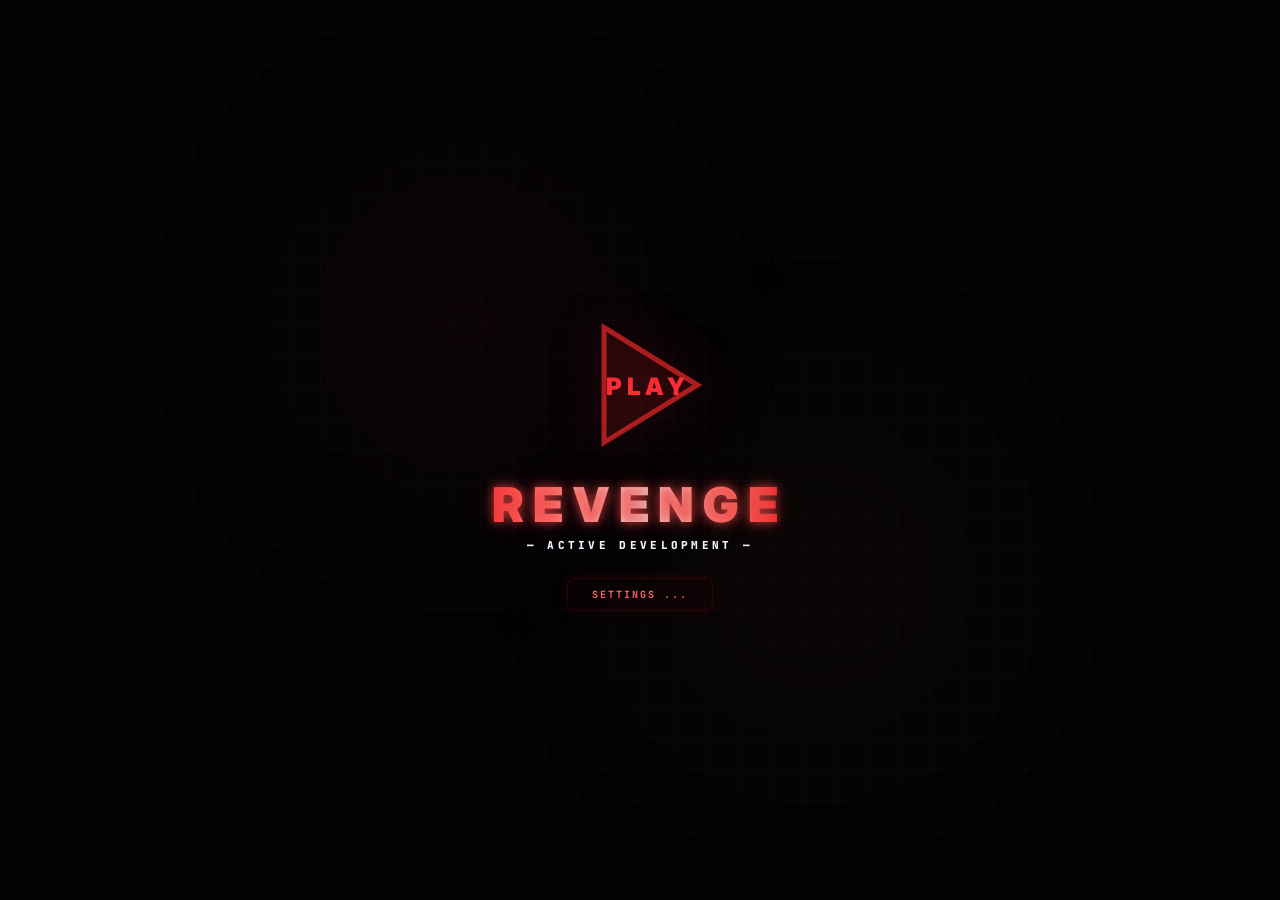
==== commit 4d664fc9: "d" ====
--- a/assets/index.html
+++ b/assets/index.html
@@ -4,8 +4,8 @@
     <meta charset="UTF-8" />
     <meta name="viewport" content="width=device-width, initial-scale=1.0" />
     <title>Ghost Hunt: Revenge</title>
-    <script type="module" crossorigin src="./assets/index-gLmoExTk.js"></script>
-    <link rel="stylesheet" crossorigin href="./assets/index-D8RslHzS.css">
+    <script type="module" crossorigin src="./assets/index-BzuOe_S_.js"></script>
+    <link rel="stylesheet" crossorigin href="./assets/index-BsDd7L1d.css">
   </head>
   <body class="bg-black text-white selection:bg-red-500 selection:text-white overflow-hidden select-none">
     <div id="root"></div>
--- a/assets/assets/index-BsDd7L1d.css
+++ b/assets/assets/index-BsDd7L1d.css
@@ -0,0 +1 @@
+@import "https://fonts.googleapis.com/css2?family=Inter:wght@400;500;600;700;800;900&family=JetBrains+Mono:wght@400;500;700;800&display=swap";@layer components;@layer properties{@supports (((-webkit-hyphens:none)) and (not (margin-trim:inline))) or ((-moz-orient:inline) and (not (color:rgb(from red r g b)))){*,:before,:after,::backdrop{--tw-translate-x:0;--tw-translate-y:0;--tw-translate-z:0;--tw-scale-x:1;--tw-scale-y:1;--tw-scale-z:1;--tw-rotate-x:initial;--tw-rotate-y:initial;--tw-rotate-z:initial;--tw-skew-x:initial;--tw-skew-y:initial;--tw-space-y-reverse:0;--tw-border-style:solid;--tw-gradient-position:initial;--tw-gradient-from:#0000;--tw-gradient-via:#0000;--tw-gradient-to:#0000;--tw-gradient-stops:initial;--tw-gradient-via-stops:initial;--tw-gradient-from-position:0%;--tw-gradient-via-position:50%;--tw-gradient-to-position:100%;--tw-leading:initial;--tw-font-weight:initial;--tw-tracking:initial;--tw-shadow:0 0 #0000;--tw-shadow-color:initial;--tw-shadow-alpha:100%;--tw-inset-shadow:0 0 #0000;--tw-inset-shadow-color:initial;--tw-inset-shadow-alpha:100%;--tw-ring-color:initial;--tw-ring-shadow:0 0 #0000;--tw-inset-ring-color:initial;--tw-inset-ring-shadow:0 0 #0000;--tw-ring-inset:initial;--tw-ring-offset-width:0px;--tw-ring-offset-color:#fff;--tw-ring-offset-shadow:0 0 #0000;--tw-blur:initial;--tw-brightness:initial;--tw-contrast:initial;--tw-grayscale:initial;--tw-hue-rotate:initial;--tw-invert:initial;--tw-opacity:initial;--tw-saturate:initial;--tw-sepia:initial;--tw-drop-shadow:initial;--tw-drop-shadow-color:initial;--tw-drop-shadow-alpha:100%;--tw-drop-shadow-size:initial;--tw-backdrop-blur:initial;--tw-backdrop-brightness:initial;--tw-backdrop-contrast:initial;--tw-backdrop-grayscale:initial;--tw-backdrop-hue-rotate:initial;--tw-backdrop-invert:initial;--tw-backdrop-opacity:initial;--tw-backdrop-saturate:initial;--tw-backdrop-sepia:initial;--tw-duration:initial}}}@layer theme{:root,:host{--font-sans:"Inter", ui-sans-serif, system-ui, sans-serif;--font-mono:"JetBrains Mono", ui-monospace, SFMono-Regular, monospace;--color-red-300:oklch(80.8% .114 19.571);--color-red-400:oklch(70.4% .191 22.216);--color-red-500:oklch(63.7% .237 25.331);--color-red-600:oklch(57.7% .245 27.325);--color-red-700:oklch(50.5% .213 27.518);--color-red-900:oklch(39.6% .141 25.723);--color-red-950:oklch(25.8% .092 26.042);--color-orange-400:oklch(75% .183 55.934);--color-orange-500:oklch(70.5% .213 47.604);--color-orange-600:oklch(64.6% .222 41.116);--color-orange-950:oklch(26.6% .079 36.259);--color-amber-400:oklch(82.8% .189 84.429);--color-amber-500:oklch(76.9% .188 70.08);--color-amber-900:oklch(41.4% .112 45.904);--color-amber-950:oklch(27.9% .077 45.635);--color-yellow-300:oklch(90.5% .182 98.111);--color-yellow-400:oklch(85.2% .199 91.936);--color-yellow-500:oklch(79.5% .184 86.047);--color-yellow-950:oklch(28.6% .066 53.813);--color-green-400:oklch(79.2% .209 151.711);--color-green-500:oklch(72.3% .219 149.579);--color-green-600:oklch(62.7% .194 149.214);--color-green-900:oklch(39.3% .095 152.535);--color-green-950:oklch(26.6% .065 152.934);--color-emerald-300:oklch(84.5% .143 164.978);--color-emerald-400:oklch(76.5% .177 163.223);--color-emerald-500:oklch(69.6% .17 162.48);--color-emerald-600:oklch(59.6% .145 163.225);--color-emerald-950:oklch(26.2% .051 172.552);--color-cyan-300:oklch(86.5% .127 207.078);--color-cyan-400:oklch(78.9% .154 211.53);--color-cyan-500:oklch(71.5% .143 215.221);--color-cyan-950:oklch(30.2% .056 229.695);--color-blue-400:oklch(70.7% .165 254.624);--color-blue-500:oklch(62.3% .214 259.815);--color-blue-600:oklch(54.6% .245 262.881);--color-blue-900:oklch(37.9% .146 265.522);--color-blue-950:oklch(28.2% .091 267.935);--color-indigo-200:oklch(87% .065 274.039);--color-indigo-300:oklch(78.5% .115 274.713);--color-indigo-400:oklch(67.3% .182 276.935);--color-indigo-500:oklch(58.5% .233 277.117);--color-indigo-600:oklch(51.1% .262 276.966);--color-indigo-950:oklch(25.7% .09 281.288);--color-violet-500:oklch(60.6% .25 292.717);--color-violet-600:oklch(54.1% .281 293.009);--color-purple-300:oklch(82.7% .119 306.383);--color-purple-400:oklch(71.4% .203 305.504);--color-purple-500:oklch(62.7% .265 303.9);--color-purple-900:oklch(38.1% .176 304.987);--color-purple-950:oklch(29.1% .149 302.717);--color-pink-400:oklch(71.8% .202 349.761);--color-pink-500:oklch(65.6% .241 354.308);--color-rose-400:oklch(71.2% .194 13.428);--color-rose-500:oklch(64.5% .246 16.439);--color-rose-600:oklch(58.6% .253 17.585);--color-rose-950:oklch(27.1% .105 12.094);--color-slate-50:oklch(98.4% .003 247.858);--color-slate-100:oklch(96.8% .007 247.896);--color-slate-200:oklch(92.9% .013 255.508);--color-slate-300:oklch(86.9% .022 252.894);--color-slate-400:oklch(70.4% .04 256.788);--color-slate-500:oklch(55.4% .046 257.417);--color-slate-600:oklch(44.6% .043 257.281);--color-slate-700:oklch(37.2% .044 257.287);--color-slate-800:oklch(27.9% .041 260.031);--color-slate-900:oklch(20.8% .042 265.755);--color-slate-950:oklch(12.9% .042 264.695);--color-stone-200:oklch(92.3% .003 48.717);--color-black:#000;--color-white:#fff;--spacing:.25rem;--container-sm:24rem;--container-2xl:42rem;--container-3xl:48rem;--container-4xl:56rem;--text-xs:.75rem;--text-xs--line-height:calc(1 / .75);--text-sm:.875rem;--text-sm--line-height:calc(1.25 / .875);--text-lg:1.125rem;--text-lg--line-height:calc(1.75 / 1.125);--text-2xl:1.5rem;--text-2xl--line-height:calc(2 / 1.5);--text-3xl:1.875rem;--text-3xl--line-height:calc(2.25 / 1.875);--text-4xl:2.25rem;--text-4xl--line-height:calc(2.5 / 2.25);--text-5xl:3rem;--text-5xl--line-height:1;--text-6xl:3.75rem;--text-6xl--line-height:1;--text-8xl:6rem;--text-8xl--line-height:1;--text-9xl:8rem;--text-9xl--line-height:1;--font-weight-bold:700;--font-weight-extrabold:800;--font-weight-black:900;--tracking-tighter:-.05em;--tracking-tight:-.025em;--tracking-wide:.025em;--tracking-wider:.05em;--tracking-widest:.1em;--leading-snug:1.375;--leading-normal:1.5;--leading-relaxed:1.625;--radius-sm:.25rem;--radius-md:.375rem;--radius-lg:.5rem;--radius-xl:.75rem;--radius-2xl:1rem;--drop-shadow-md:0 3px 3px #0000001f;--animate-spin:spin 1s linear infinite;--animate-ping:ping 1s cubic-bezier(0, 0, .2, 1) infinite;--animate-pulse:pulse 2s cubic-bezier(.4, 0, .6, 1) infinite;--animate-bounce:bounce 1s infinite;--blur-sm:8px;--blur-md:12px;--blur-xl:24px;--default-transition-duration:.15s;--default-transition-timing-function:cubic-bezier(.4, 0, .2, 1);--default-font-family:var(--font-sans);--default-mono-font-family:var(--font-mono)}}@layer base{*,:after,:before,::backdrop{box-sizing:border-box;border:0 solid;margin:0;padding:0}::file-selector-button{box-sizing:border-box;border:0 solid;margin:0;padding:0}html,:host{-webkit-text-size-adjust:100%;tab-size:4;line-height:1.5;font-family:var(--default-font-family,ui-sans-serif, system-ui, sans-serif, "Apple Color Emoji", "Segoe UI Emoji", "Segoe UI Symbol", "Noto Color Emoji");font-feature-settings:var(--default-font-feature-settings,normal);font-variation-settings:var(--default-font-variation-settings,normal);-webkit-tap-highlight-color:transparent}hr{height:0;color:inherit;border-top-width:1px}abbr:where([title]){-webkit-text-decoration:underline dotted;text-decoration:underline dotted}h1,h2,h3,h4,h5,h6{font-size:inherit;font-weight:inherit}a{color:inherit;-webkit-text-decoration:inherit;-webkit-text-decoration:inherit;-webkit-text-decoration:inherit;-webkit-text-decoration:inherit;text-decoration:inherit}b,strong{font-weight:bolder}code,kbd,samp,pre{font-family:var(--default-mono-font-family,ui-monospace, SFMono-Regular, Menlo, Monaco, Consolas, "Liberation Mono", "Courier New", monospace);font-feature-settings:var(--default-mono-font-feature-settings,normal);font-variation-settings:var(--default-mono-font-variation-settings,normal);font-size:1em}small{font-size:80%}sub,sup{vertical-align:baseline;font-size:75%;line-height:0;position:relative}sub{bottom:-.25em}sup{top:-.5em}table{text-indent:0;border-color:inherit;border-collapse:collapse}:-moz-focusring{outline:auto}progress{vertical-align:baseline}summary{display:list-item}ol,ul,menu{list-style:none}img,svg,video,canvas,audio,iframe,embed,object{vertical-align:middle;display:block}img,video{max-width:100%;height:auto}button,input,select,optgroup,textarea{font:inherit;font-feature-settings:inherit;font-variation-settings:inherit;letter-spacing:inherit;color:inherit;opacity:1;background-color:#0000;border-radius:0}::file-selector-button{font:inherit;font-feature-settings:inherit;font-variation-settings:inherit;letter-spacing:inherit;color:inherit;opacity:1;background-color:#0000;border-radius:0}:where(select:is([multiple],[size])) optgroup{font-weight:bolder}:where(select:is([multiple],[size])) optgroup option{padding-inline-start:20px}::file-selector-button{margin-inline-end:4px}::placeholder{opacity:1}@supports (not ((-webkit-appearance:-apple-pay-button))) or (contain-intrinsic-size:1px){::placeholder{color:currentColor}@supports (color:color-mix(in lab, red, red)){::placeholder{color:color-mix(in oklab, currentcolor 50%, transparent)}}}textarea{resize:vertical}::-webkit-search-decoration{-webkit-appearance:none}::-webkit-date-and-time-value{min-height:1lh;text-align:inherit}::-webkit-datetime-edit{display:inline-flex}::-webkit-datetime-edit-fields-wrapper{padding:0}::-webkit-datetime-edit{padding-block:0}::-webkit-datetime-edit-year-field{padding-block:0}::-webkit-datetime-edit-month-field{padding-block:0}::-webkit-datetime-edit-day-field{padding-block:0}::-webkit-datetime-edit-hour-field{padding-block:0}::-webkit-datetime-edit-minute-field{padding-block:0}::-webkit-datetime-edit-second-field{padding-block:0}::-webkit-datetime-edit-millisecond-field{padding-block:0}::-webkit-datetime-edit-meridiem-field{padding-block:0}::-webkit-calendar-picker-indicator{line-height:1}:-moz-ui-invalid{box-shadow:none}button,input:where([type=button],[type=reset],[type=submit]){appearance:button}::file-selector-button{appearance:button}::-webkit-inner-spin-button{height:auto}::-webkit-outer-spin-button{height:auto}[hidden]:where(:not([hidden=until-found])){display:none!important}}@layer utilities{.pointer-events-auto{pointer-events:auto}.pointer-events-none{pointer-events:none}.visible{visibility:visible}.absolute{position:absolute}.fixed{position:fixed}.relative{position:relative}.static{position:static}.sticky{position:sticky}.inset-0{inset:calc(var(--spacing) * 0)}.inset-2{inset:calc(var(--spacing) * 2)}.inset-y-0{inset-block:calc(var(--spacing) * 0)}.top-0{top:calc(var(--spacing) * 0)}.top-0\.5{top:calc(var(--spacing) * .5)}.top-1{top:calc(var(--spacing) * 1)}.top-1\/2{top:50%}.top-1\/4{top:25%}.top-2{top:calc(var(--spacing) * 2)}.top-6{top:calc(var(--spacing) * 6)}.top-24{top:calc(var(--spacing) * 24)}.top-\[20\%\]{top:20%}.right-0{right:calc(var(--spacing) * 0)}.right-1\/4{right:25%}.right-2{right:calc(var(--spacing) * 2)}.right-4{right:calc(var(--spacing) * 4)}.right-6{right:calc(var(--spacing) * 6)}.right-12{right:calc(var(--spacing) * 12)}.right-\[25\%\]{right:25%}.-bottom-2{bottom:calc(var(--spacing) * -2)}.bottom-0{bottom:calc(var(--spacing) * 0)}.bottom-1\/4{bottom:25%}.bottom-8{bottom:calc(var(--spacing) * 8)}.bottom-10{bottom:calc(var(--spacing) * 10)}.bottom-12{bottom:calc(var(--spacing) * 12)}.bottom-\[20\%\]{bottom:20%}.left-0{left:calc(var(--spacing) * 0)}.left-0\.5{left:calc(var(--spacing) * .5)}.left-1\/2{left:50%}.left-1\/4{left:25%}.left-4\.5{left:calc(var(--spacing) * 4.5)}.left-6{left:calc(var(--spacing) * 6)}.left-10{left:calc(var(--spacing) * 10)}.left-12{left:calc(var(--spacing) * 12)}.left-\[25\%\]{left:25%}.z-0{z-index:0}.z-10{z-index:10}.z-20{z-index:20}.z-30{z-index:30}.z-40{z-index:40}.z-45{z-index:45}.z-50{z-index:50}.z-\[43\]{z-index:43}.z-\[45\]{z-index:45}.z-\[50\]{z-index:50}.z-\[60\]{z-index:60}.z-\[100\]{z-index:100}.z-\[110\]{z-index:110}.z-\[200\]{z-index:200}.container{width:100%}@media (width>=40rem){.container{max-width:40rem}}@media (width>=48rem){.container{max-width:48rem}}@media (width>=64rem){.container{max-width:64rem}}@media (width>=80rem){.container{max-width:80rem}}@media (width>=96rem){.container{max-width:96rem}}.my-auto{margin-block:auto}.mt-1{margin-top:calc(var(--spacing) * 1)}.mt-1\.5{margin-top:calc(var(--spacing) * 1.5)}.mt-2{margin-top:calc(var(--spacing) * 2)}.mt-4{margin-top:calc(var(--spacing) * 4)}.mt-6{margin-top:calc(var(--spacing) * 6)}.mt-auto{margin-top:auto}.mb-0\.5{margin-bottom:calc(var(--spacing) * .5)}.mb-1{margin-bottom:calc(var(--spacing) * 1)}.mb-2{margin-bottom:calc(var(--spacing) * 2)}.mb-3{margin-bottom:calc(var(--spacing) * 3)}.mb-4{margin-bottom:calc(var(--spacing) * 4)}.mb-6{margin-bottom:calc(var(--spacing) * 6)}.mb-8{margin-bottom:calc(var(--spacing) * 8)}.mb-16{margin-bottom:calc(var(--spacing) * 16)}.ml-0\.5{margin-left:calc(var(--spacing) * .5)}.ml-1{margin-left:calc(var(--spacing) * 1)}.ml-4{margin-left:calc(var(--spacing) * 4)}.block{display:block}.flex{display:flex}.grid{display:grid}.h-0{height:calc(var(--spacing) * 0)}.h-0\.5{height:calc(var(--spacing) * .5)}.h-1{height:calc(var(--spacing) * 1)}.h-1\.5{height:calc(var(--spacing) * 1.5)}.h-2{height:calc(var(--spacing) * 2)}.h-2\.5{height:calc(var(--spacing) * 2.5)}.h-3{height:calc(var(--spacing) * 3)}.h-3\.5{height:calc(var(--spacing) * 3.5)}.h-4{height:calc(var(--spacing) * 4)}.h-5{height:calc(var(--spacing) * 5)}.h-6{height:calc(var(--spacing) * 6)}.h-8{height:calc(var(--spacing) * 8)}.h-12{height:calc(var(--spacing) * 12)}.h-14{height:calc(var(--spacing) * 14)}.h-16{height:calc(var(--spacing) * 16)}.h-20{height:calc(var(--spacing) * 20)}.h-24{height:calc(var(--spacing) * 24)}.h-32{height:calc(var(--spacing) * 32)}.h-36{height:calc(var(--spacing) * 36)}.h-40{height:calc(var(--spacing) * 40)}.h-72{height:calc(var(--spacing) * 72)}.h-96{height:calc(var(--spacing) * 96)}.h-\[1px\]{height:1px}.h-\[75px\]{height:75px}.h-\[520px\]{height:520px}.h-\[550px\]{height:550px}.h-full{height:100%}.h-screen{height:100vh}.max-h-\[50vh\]{max-height:50vh}.max-h-\[85vh\]{max-height:85vh}.w-0\.5{width:calc(var(--spacing) * .5)}.w-1{width:calc(var(--spacing) * 1)}.w-1\.5{width:calc(var(--spacing) * 1.5)}.w-1\/2{width:50%}.w-2{width:calc(var(--spacing) * 2)}.w-3{width:calc(var(--spacing) * 3)}.w-3\.5{width:calc(var(--spacing) * 3.5)}.w-4{width:calc(var(--spacing) * 4)}.w-5{width:calc(var(--spacing) * 5)}.w-6{width:calc(var(--spacing) * 6)}.w-8{width:calc(var(--spacing) * 8)}.w-12{width:calc(var(--spacing) * 12)}.w-14{width:calc(var(--spacing) * 14)}.w-16{width:calc(var(--spacing) * 16)}.w-20{width:calc(var(--spacing) * 20)}.w-24{width:calc(var(--spacing) * 24)}.w-32{width:calc(var(--spacing) * 32)}.w-36{width:calc(var(--spacing) * 36)}.w-40{width:calc(var(--spacing) * 40)}.w-72{width:calc(var(--spacing) * 72)}.w-96{width:calc(var(--spacing) * 96)}.w-\[1px\]{width:1px}.w-full{width:100%}.w-screen{width:100vw}.max-w-2xl{max-width:var(--container-2xl)}.max-w-3xl{max-width:var(--container-3xl)}.max-w-4xl{max-width:var(--container-4xl)}.max-w-full{max-width:100%}.max-w-sm{max-width:var(--container-sm)}.min-w-\[85px\]{min-width:85px}.flex-1{flex:1}.shrink{flex-shrink:1}.shrink-0{flex-shrink:0}.origin-center{transform-origin:50%}.origin-top-left{transform-origin:0 0}.origin-top-right{transform-origin:100% 0}.-translate-x-1\/2{--tw-translate-x:calc(calc(1 / 2 * 100%) * -1);translate:var(--tw-translate-x) var(--tw-translate-y)}.-translate-x-3{--tw-translate-x:calc(var(--spacing) * -3);translate:var(--tw-translate-x) var(--tw-translate-y)}.translate-x-3{--tw-translate-x:calc(var(--spacing) * 3);translate:var(--tw-translate-x) var(--tw-translate-y)}.-translate-y-1\/2{--tw-translate-y:calc(calc(1 / 2 * 100%) * -1);translate:var(--tw-translate-x) var(--tw-translate-y)}.-translate-y-3{--tw-translate-y:calc(var(--spacing) * -3);translate:var(--tw-translate-x) var(--tw-translate-y)}.translate-y-3{--tw-translate-y:calc(var(--spacing) * 3);translate:var(--tw-translate-x) var(--tw-translate-y)}.translate-y-full{--tw-translate-y:100%;translate:var(--tw-translate-x) var(--tw-translate-y)}.scale-25{--tw-scale-x:25%;--tw-scale-y:25%;--tw-scale-z:25%;scale:var(--tw-scale-x) var(--tw-scale-y)}.scale-50{--tw-scale-x:50%;--tw-scale-y:50%;--tw-scale-z:50%;scale:var(--tw-scale-x) var(--tw-scale-y)}.scale-75{--tw-scale-x:75%;--tw-scale-y:75%;--tw-scale-z:75%;scale:var(--tw-scale-x) var(--tw-scale-y)}.transform{transform:var(--tw-rotate-x,) var(--tw-rotate-y,) var(--tw-rotate-z,) var(--tw-skew-x,) var(--tw-skew-y,)}.animate-\[pulse_6s_infinite_alternate\]{animation:6s infinite alternate pulse}.animate-\[pulse_8s_infinite_alternate\]{animation:8s infinite alternate pulse}.animate-\[spin_3s_linear_infinite\]{animation:3s linear infinite spin}.animate-bounce{animation:var(--animate-bounce)}.animate-ping{animation:var(--animate-ping)}.animate-pulse{animation:var(--animate-pulse)}.animate-spin{animation:var(--animate-spin)}.cursor-crosshair{cursor:crosshair}.cursor-not-allowed{cursor:not-allowed}.cursor-pointer{cursor:pointer}.resize{resize:both}.appearance-none{appearance:none}.grid-cols-1{grid-template-columns:repeat(1,minmax(0,1fr))}.grid-cols-2{grid-template-columns:repeat(2,minmax(0,1fr))}.flex-col{flex-direction:column}.flex-wrap{flex-wrap:wrap}.items-baseline{align-items:baseline}.items-center{align-items:center}.items-end{align-items:flex-end}.items-start{align-items:flex-start}.items-stretch{align-items:stretch}.justify-between{justify-content:space-between}.justify-center{justify-content:center}.justify-end{justify-content:flex-end}.gap-0\.5{gap:calc(var(--spacing) * .5)}.gap-1{gap:calc(var(--spacing) * 1)}.gap-1\.5{gap:calc(var(--spacing) * 1.5)}.gap-2{gap:calc(var(--spacing) * 2)}.gap-2\.5{gap:calc(var(--spacing) * 2.5)}.gap-3{gap:calc(var(--spacing) * 3)}.gap-3\.5{gap:calc(var(--spacing) * 3.5)}.gap-4{gap:calc(var(--spacing) * 4)}.gap-5{gap:calc(var(--spacing) * 5)}.gap-6{gap:calc(var(--spacing) * 6)}.gap-8{gap:calc(var(--spacing) * 8)}.gap-12{gap:calc(var(--spacing) * 12)}:where(.space-y-2>:not(:last-child)){--tw-space-y-reverse:0;margin-block-start:calc(calc(var(--spacing) * 2) * var(--tw-space-y-reverse));margin-block-end:calc(calc(var(--spacing) * 2) * calc(1 - var(--tw-space-y-reverse)))}:where(.space-y-3>:not(:last-child)){--tw-space-y-reverse:0;margin-block-start:calc(calc(var(--spacing) * 3) * var(--tw-space-y-reverse));margin-block-end:calc(calc(var(--spacing) * 3) * calc(1 - var(--tw-space-y-reverse)))}:where(.space-y-4>:not(:last-child)){--tw-space-y-reverse:0;margin-block-start:calc(calc(var(--spacing) * 4) * var(--tw-space-y-reverse));margin-block-end:calc(calc(var(--spacing) * 4) * calc(1 - var(--tw-space-y-reverse)))}:where(.space-y-6>:not(:last-child)){--tw-space-y-reverse:0;margin-block-start:calc(calc(var(--spacing) * 6) * var(--tw-space-y-reverse));margin-block-end:calc(calc(var(--spacing) * 6) * calc(1 - var(--tw-space-y-reverse)))}.self-stretch{align-self:stretch}.overflow-auto{overflow:auto}.overflow-hidden{overflow:hidden}.overflow-x-auto{overflow-x:auto}.overflow-y-auto{overflow-y:auto}.rounded{border-radius:.25rem}.rounded-2xl{border-radius:var(--radius-2xl)}.rounded-full{border-radius:3.40282e38px}.rounded-lg{border-radius:var(--radius-lg)}.rounded-md{border-radius:var(--radius-md)}.rounded-sm{border-radius:var(--radius-sm)}.rounded-xl{border-radius:var(--radius-xl)}.rounded-l-lg{border-top-left-radius:var(--radius-lg);border-bottom-left-radius:var(--radius-lg)}.border{border-style:var(--tw-border-style);border-width:1px}.border-2{border-style:var(--tw-border-style);border-width:2px}.border-\[20px\]{border-style:var(--tw-border-style);border-width:20px}.border-y{border-block-style:var(--tw-border-style);border-block-width:1px}.border-t{border-top-style:var(--tw-border-style);border-top-width:1px}.border-t-2{border-top-style:var(--tw-border-style);border-top-width:2px}.border-r{border-right-style:var(--tw-border-style);border-right-width:1px}.border-b{border-bottom-style:var(--tw-border-style);border-bottom-width:1px}.border-l{border-left-style:var(--tw-border-style);border-left-width:1px}.border-dashed{--tw-border-style:dashed;border-style:dashed}.border-none{--tw-border-style:none;border-style:none}.border-amber-500\/10{border-color:#f99c001a}@supports (color:color-mix(in lab, red, red)){.border-amber-500\/10{border-color:color-mix(in oklab, var(--color-amber-500) 10%, transparent)}}.border-amber-500\/20{border-color:#f99c0033}@supports (color:color-mix(in lab, red, red)){.border-amber-500\/20{border-color:color-mix(in oklab, var(--color-amber-500) 20%, transparent)}}.border-amber-500\/30{border-color:#f99c004d}@supports (color:color-mix(in lab, red, red)){.border-amber-500\/30{border-color:color-mix(in oklab, var(--color-amber-500) 30%, transparent)}}.border-amber-500\/40{border-color:#f99c0066}@supports (color:color-mix(in lab, red, red)){.border-amber-500\/40{border-color:color-mix(in oklab, var(--color-amber-500) 40%, transparent)}}.border-amber-500\/50{border-color:#f99c0080}@supports (color:color-mix(in lab, red, red)){.border-amber-500\/50{border-color:color-mix(in oklab, var(--color-amber-500) 50%, transparent)}}.border-blue-500\/20{border-color:#3080ff33}@supports (color:color-mix(in lab, red, red)){.border-blue-500\/20{border-color:color-mix(in oklab, var(--color-blue-500) 20%, transparent)}}.border-blue-500\/30{border-color:#3080ff4d}@supports (color:color-mix(in lab, red, red)){.border-blue-500\/30{border-color:color-mix(in oklab, var(--color-blue-500) 30%, transparent)}}.border-blue-500\/50{border-color:#3080ff80}@supports (color:color-mix(in lab, red, red)){.border-blue-500\/50{border-color:color-mix(in oklab, var(--color-blue-500) 50%, transparent)}}.border-cyan-500\/20{border-color:#00b7d733}@supports (color:color-mix(in lab, red, red)){.border-cyan-500\/20{border-color:color-mix(in oklab, var(--color-cyan-500) 20%, transparent)}}.border-cyan-500\/30{border-color:#00b7d74d}@supports (color:color-mix(in lab, red, red)){.border-cyan-500\/30{border-color:color-mix(in oklab, var(--color-cyan-500) 30%, transparent)}}.border-emerald-500\/20{border-color:#00bb7f33}@supports (color:color-mix(in lab, red, red)){.border-emerald-500\/20{border-color:color-mix(in oklab, var(--color-emerald-500) 20%, transparent)}}.border-emerald-500\/30{border-color:#00bb7f4d}@supports (color:color-mix(in lab, red, red)){.border-emerald-500\/30{border-color:color-mix(in oklab, var(--color-emerald-500) 30%, transparent)}}.border-emerald-500\/40{border-color:#00bb7f66}@supports (color:color-mix(in lab, red, red)){.border-emerald-500\/40{border-color:color-mix(in oklab, var(--color-emerald-500) 40%, transparent)}}.border-green-500\/10{border-color:#00c7581a}@supports (color:color-mix(in lab, red, red)){.border-green-500\/10{border-color:color-mix(in oklab, var(--color-green-500) 10%, transparent)}}.border-green-500\/20{border-color:#00c75833}@supports (color:color-mix(in lab, red, red)){.border-green-500\/20{border-color:color-mix(in oklab, var(--color-green-500) 20%, transparent)}}.border-green-500\/30{border-color:#00c7584d}@supports (color:color-mix(in lab, red, red)){.border-green-500\/30{border-color:color-mix(in oklab, var(--color-green-500) 30%, transparent)}}.border-green-500\/50{border-color:#00c75880}@supports (color:color-mix(in lab, red, red)){.border-green-500\/50{border-color:color-mix(in oklab, var(--color-green-500) 50%, transparent)}}.border-green-950\/50{border-color:#032e1580}@supports (color:color-mix(in lab, red, red)){.border-green-950\/50{border-color:color-mix(in oklab, var(--color-green-950) 50%, transparent)}}.border-indigo-500\/20{border-color:#625fff33}@supports (color:color-mix(in lab, red, red)){.border-indigo-500\/20{border-color:color-mix(in oklab, var(--color-indigo-500) 20%, transparent)}}.border-indigo-500\/25{border-color:#625fff40}@supports (color:color-mix(in lab, red, red)){.border-indigo-500\/25{border-color:color-mix(in oklab, var(--color-indigo-500) 25%, transparent)}}.border-indigo-950\/50{border-color:#1e1a4d80}@supports (color:color-mix(in lab, red, red)){.border-indigo-950\/50{border-color:color-mix(in oklab, var(--color-indigo-950) 50%, transparent)}}.border-orange-400{border-color:var(--color-orange-400)}.border-orange-500\/20{border-color:#fe6e0033}@supports (color:color-mix(in lab, red, red)){.border-orange-500\/20{border-color:color-mix(in oklab, var(--color-orange-500) 20%, transparent)}}.border-orange-500\/50{border-color:#fe6e0080}@supports (color:color-mix(in lab, red, red)){.border-orange-500\/50{border-color:color-mix(in oklab, var(--color-orange-500) 50%, transparent)}}.border-pink-400{border-color:var(--color-pink-400)}.border-pink-500\/20{border-color:#f6339a33}@supports (color:color-mix(in lab, red, red)){.border-pink-500\/20{border-color:color-mix(in oklab, var(--color-pink-500) 20%, transparent)}}.border-purple-900\/30{border-color:#59168b4d}@supports (color:color-mix(in lab, red, red)){.border-purple-900\/30{border-color:color-mix(in oklab, var(--color-purple-900) 30%, transparent)}}.border-red-500\/20{border-color:#fb2c3633}@supports (color:color-mix(in lab, red, red)){.border-red-500\/20{border-color:color-mix(in oklab, var(--color-red-500) 20%, transparent)}}.border-red-500\/25{border-color:#fb2c3640}@supports (color:color-mix(in lab, red, red)){.border-red-500\/25{border-color:color-mix(in oklab, var(--color-red-500) 25%, transparent)}}.border-red-500\/30{border-color:#fb2c364d}@supports (color:color-mix(in lab, red, red)){.border-red-500\/30{border-color:color-mix(in oklab, var(--color-red-500) 30%, transparent)}}.border-red-500\/40{border-color:#fb2c3666}@supports (color:color-mix(in lab, red, red)){.border-red-500\/40{border-color:color-mix(in oklab, var(--color-red-500) 40%, transparent)}}.border-red-600\/30{border-color:#e400144d}@supports (color:color-mix(in lab, red, red)){.border-red-600\/30{border-color:color-mix(in oklab, var(--color-red-600) 30%, transparent)}}.border-red-700\/60{border-color:#bf000f99}@supports (color:color-mix(in lab, red, red)){.border-red-700\/60{border-color:color-mix(in oklab, var(--color-red-700) 60%, transparent)}}.border-red-950\/50{border-color:#46080980}@supports (color:color-mix(in lab, red, red)){.border-red-950\/50{border-color:color-mix(in oklab, var(--color-red-950) 50%, transparent)}}.border-red-950\/60{border-color:#46080999}@supports (color:color-mix(in lab, red, red)){.border-red-950\/60{border-color:color-mix(in oklab, var(--color-red-950) 60%, transparent)}}.border-rose-400\/30{border-color:#ff667f4d}@supports (color:color-mix(in lab, red, red)){.border-rose-400\/30{border-color:color-mix(in oklab, var(--color-rose-400) 30%, transparent)}}.border-slate-700{border-color:var(--color-slate-700)}.border-slate-800{border-color:var(--color-slate-800)}.border-slate-800\/20{border-color:#1d293d33}@supports (color:color-mix(in lab, red, red)){.border-slate-800\/20{border-color:color-mix(in oklab, var(--color-slate-800) 20%, transparent)}}.border-slate-800\/30{border-color:#1d293d4d}@supports (color:color-mix(in lab, red, red)){.border-slate-800\/30{border-color:color-mix(in oklab, var(--color-slate-800) 30%, transparent)}}.border-slate-800\/40{border-color:#1d293d66}@supports (color:color-mix(in lab, red, red)){.border-slate-800\/40{border-color:color-mix(in oklab, var(--color-slate-800) 40%, transparent)}}.border-slate-800\/50{border-color:#1d293d80}@supports (color:color-mix(in lab, red, red)){.border-slate-800\/50{border-color:color-mix(in oklab, var(--color-slate-800) 50%, transparent)}}.border-slate-800\/60{border-color:#1d293d99}@supports (color:color-mix(in lab, red, red)){.border-slate-800\/60{border-color:color-mix(in oklab, var(--color-slate-800) 60%, transparent)}}.border-slate-800\/70{border-color:#1d293db3}@supports (color:color-mix(in lab, red, red)){.border-slate-800\/70{border-color:color-mix(in oklab, var(--color-slate-800) 70%, transparent)}}.border-slate-800\/80{border-color:#1d293dcc}@supports (color:color-mix(in lab, red, red)){.border-slate-800\/80{border-color:color-mix(in oklab, var(--color-slate-800) 80%, transparent)}}.border-slate-900{border-color:var(--color-slate-900)}.border-slate-950{border-color:var(--color-slate-950)}.border-transparent{border-color:#0000}.border-white\/10{border-color:#ffffff1a}@supports (color:color-mix(in lab, red, red)){.border-white\/10{border-color:color-mix(in oklab, var(--color-white) 10%, transparent)}}.border-white\/20{border-color:#fff3}@supports (color:color-mix(in lab, red, red)){.border-white\/20{border-color:color-mix(in oklab, var(--color-white) 20%, transparent)}}.border-yellow-400{border-color:var(--color-yellow-400)}.border-yellow-500\/20{border-color:#edb20033}@supports (color:color-mix(in lab, red, red)){.border-yellow-500\/20{border-color:color-mix(in oklab, var(--color-yellow-500) 20%, transparent)}}.border-yellow-500\/50{border-color:#edb20080}@supports (color:color-mix(in lab, red, red)){.border-yellow-500\/50{border-color:color-mix(in oklab, var(--color-yellow-500) 50%, transparent)}}.border-t-emerald-500\/50{border-top-color:#00bb7f80}@supports (color:color-mix(in lab, red, red)){.border-t-emerald-500\/50{border-top-color:color-mix(in oklab, var(--color-emerald-500) 50%, transparent)}}.border-r-transparent{border-right-color:#0000}.bg-\[\#020204\]{background-color:#020204}.bg-\[\#030306\]{background-color:#030306}.bg-\[\#050507\]{background-color:#050507}.bg-amber-400\/10{background-color:#fcbb001a}@supports (color:color-mix(in lab, red, red)){.bg-amber-400\/10{background-color:color-mix(in oklab, var(--color-amber-400) 10%, transparent)}}.bg-amber-500{background-color:var(--color-amber-500)}.bg-amber-500\/10{background-color:#f99c001a}@supports (color:color-mix(in lab, red, red)){.bg-amber-500\/10{background-color:color-mix(in oklab, var(--color-amber-500) 10%, transparent)}}.bg-amber-500\/20{background-color:#f99c0033}@supports (color:color-mix(in lab, red, red)){.bg-amber-500\/20{background-color:color-mix(in oklab, var(--color-amber-500) 20%, transparent)}}.bg-amber-900\/10{background-color:#7b33061a}@supports (color:color-mix(in lab, red, red)){.bg-amber-900\/10{background-color:color-mix(in oklab, var(--color-amber-900) 10%, transparent)}}.bg-amber-950\/10{background-color:#4619011a}@supports (color:color-mix(in lab, red, red)){.bg-amber-950\/10{background-color:color-mix(in oklab, var(--color-amber-950) 10%, transparent)}}.bg-amber-950\/60{background-color:#46190199}@supports (color:color-mix(in lab, red, red)){.bg-amber-950\/60{background-color:color-mix(in oklab, var(--color-amber-950) 60%, transparent)}}.bg-black{background-color:var(--color-black)}.bg-black\/40{background-color:#0006}@supports (color:color-mix(in lab, red, red)){.bg-black\/40{background-color:color-mix(in oklab, var(--color-black) 40%, transparent)}}.bg-black\/60{background-color:#0009}@supports (color:color-mix(in lab, red, red)){.bg-black\/60{background-color:color-mix(in oklab, var(--color-black) 60%, transparent)}}.bg-black\/80{background-color:#000c}@supports (color:color-mix(in lab, red, red)){.bg-black\/80{background-color:color-mix(in oklab, var(--color-black) 80%, transparent)}}.bg-black\/92{background-color:#000000eb}@supports (color:color-mix(in lab, red, red)){.bg-black\/92{background-color:color-mix(in oklab, var(--color-black) 92%, transparent)}}.bg-blue-400{background-color:var(--color-blue-400)}.bg-blue-600\/20{background-color:#155dfc33}@supports (color:color-mix(in lab, red, red)){.bg-blue-600\/20{background-color:color-mix(in oklab, var(--color-blue-600) 20%, transparent)}}.bg-blue-900\/60{background-color:#1c398e99}@supports (color:color-mix(in lab, red, red)){.bg-blue-900\/60{background-color:color-mix(in oklab, var(--color-blue-900) 60%, transparent)}}.bg-blue-950\/20{background-color:#16245633}@supports (color:color-mix(in lab, red, red)){.bg-blue-950\/20{background-color:color-mix(in oklab, var(--color-blue-950) 20%, transparent)}}.bg-blue-950\/60{background-color:#16245699}@supports (color:color-mix(in lab, red, red)){.bg-blue-950\/60{background-color:color-mix(in oklab, var(--color-blue-950) 60%, transparent)}}.bg-cyan-400{background-color:var(--color-cyan-400)}.bg-cyan-500\/10{background-color:#00b7d71a}@supports (color:color-mix(in lab, red, red)){.bg-cyan-500\/10{background-color:color-mix(in oklab, var(--color-cyan-500) 10%, transparent)}}.bg-cyan-950\/10{background-color:#0533451a}@supports (color:color-mix(in lab, red, red)){.bg-cyan-950\/10{background-color:color-mix(in oklab, var(--color-cyan-950) 10%, transparent)}}.bg-cyan-950\/60{background-color:#05334599}@supports (color:color-mix(in lab, red, red)){.bg-cyan-950\/60{background-color:color-mix(in oklab, var(--color-cyan-950) 60%, transparent)}}.bg-emerald-500{background-color:var(--color-emerald-500)}.bg-emerald-500\/10{background-color:#00bb7f1a}@supports (color:color-mix(in lab, red, red)){.bg-emerald-500\/10{background-color:color-mix(in oklab, var(--color-emerald-500) 10%, transparent)}}.bg-emerald-600\/20{background-color:#00976733}@supports (color:color-mix(in lab, red, red)){.bg-emerald-600\/20{background-color:color-mix(in oklab, var(--color-emerald-600) 20%, transparent)}}.bg-emerald-950\/10{background-color:#002c221a}@supports (color:color-mix(in lab, red, red)){.bg-emerald-950\/10{background-color:color-mix(in oklab, var(--color-emerald-950) 10%, transparent)}}.bg-emerald-950\/20{background-color:#002c2233}@supports (color:color-mix(in lab, red, red)){.bg-emerald-950\/20{background-color:color-mix(in oklab, var(--color-emerald-950) 20%, transparent)}}.bg-emerald-950\/60{background-color:#002c2299}@supports (color:color-mix(in lab, red, red)){.bg-emerald-950\/60{background-color:color-mix(in oklab, var(--color-emerald-950) 60%, transparent)}}.bg-green-500{background-color:var(--color-green-500)}.bg-green-500\/10{background-color:#00c7581a}@supports (color:color-mix(in lab, red, red)){.bg-green-500\/10{background-color:color-mix(in oklab, var(--color-green-500) 10%, transparent)}}.bg-green-900\/60{background-color:#0d542b99}@supports (color:color-mix(in lab, red, red)){.bg-green-900\/60{background-color:color-mix(in oklab, var(--color-green-900) 60%, transparent)}}.bg-green-950\/10{background-color:#032e151a}@supports (color:color-mix(in lab, red, red)){.bg-green-950\/10{background-color:color-mix(in oklab, var(--color-green-950) 10%, transparent)}}.bg-green-950\/20{background-color:#032e1533}@supports (color:color-mix(in lab, red, red)){.bg-green-950\/20{background-color:color-mix(in oklab, var(--color-green-950) 20%, transparent)}}.bg-green-950\/40{background-color:#032e1566}@supports (color:color-mix(in lab, red, red)){.bg-green-950\/40{background-color:color-mix(in oklab, var(--color-green-950) 40%, transparent)}}.bg-green-950\/60{background-color:#032e1599}@supports (color:color-mix(in lab, red, red)){.bg-green-950\/60{background-color:color-mix(in oklab, var(--color-green-950) 60%, transparent)}}.bg-indigo-500\/10{background-color:#625fff1a}@supports (color:color-mix(in lab, red, red)){.bg-indigo-500\/10{background-color:color-mix(in oklab, var(--color-indigo-500) 10%, transparent)}}.bg-indigo-950\/10{background-color:#1e1a4d1a}@supports (color:color-mix(in lab, red, red)){.bg-indigo-950\/10{background-color:color-mix(in oklab, var(--color-indigo-950) 10%, transparent)}}.bg-orange-400{background-color:var(--color-orange-400)}.bg-orange-500{background-color:var(--color-orange-500)}.bg-orange-500\/10{background-color:#fe6e001a}@supports (color:color-mix(in lab, red, red)){.bg-orange-500\/10{background-color:color-mix(in oklab, var(--color-orange-500) 10%, transparent)}}.bg-orange-950\/20{background-color:#44130633}@supports (color:color-mix(in lab, red, red)){.bg-orange-950\/20{background-color:color-mix(in oklab, var(--color-orange-950) 20%, transparent)}}.bg-pink-400{background-color:var(--color-pink-400)}.bg-pink-500{background-color:var(--color-pink-500)}.bg-pink-500\/10{background-color:#f6339a1a}@supports (color:color-mix(in lab, red, red)){.bg-pink-500\/10{background-color:color-mix(in oklab, var(--color-pink-500) 10%, transparent)}}.bg-purple-950\/20{background-color:#3c036633}@supports (color:color-mix(in lab, red, red)){.bg-purple-950\/20{background-color:color-mix(in oklab, var(--color-purple-950) 20%, transparent)}}.bg-red-500{background-color:var(--color-red-500)}.bg-red-500\/5{background-color:#fb2c360d}@supports (color:color-mix(in lab, red, red)){.bg-red-500\/5{background-color:color-mix(in oklab, var(--color-red-500) 5%, transparent)}}.bg-red-500\/70{background-color:#fb2c36b3}@supports (color:color-mix(in lab, red, red)){.bg-red-500\/70{background-color:color-mix(in oklab, var(--color-red-500) 70%, transparent)}}.bg-red-600{background-color:var(--color-red-600)}.bg-red-600\/10{background-color:#e400141a}@supports (color:color-mix(in lab, red, red)){.bg-red-600\/10{background-color:color-mix(in oklab, var(--color-red-600) 10%, transparent)}}.bg-red-600\/20{background-color:#e4001433}@supports (color:color-mix(in lab, red, red)){.bg-red-600\/20{background-color:color-mix(in oklab, var(--color-red-600) 20%, transparent)}}.bg-red-600\/80{background-color:#e40014cc}@supports (color:color-mix(in lab, red, red)){.bg-red-600\/80{background-color:color-mix(in oklab, var(--color-red-600) 80%, transparent)}}.bg-red-900\/10{background-color:#82181a1a}@supports (color:color-mix(in lab, red, red)){.bg-red-900\/10{background-color:color-mix(in oklab, var(--color-red-900) 10%, transparent)}}.bg-red-950\/10{background-color:#4608091a}@supports (color:color-mix(in lab, red, red)){.bg-red-950\/10{background-color:color-mix(in oklab, var(--color-red-950) 10%, transparent)}}.bg-red-950\/20{background-color:#46080933}@supports (color:color-mix(in lab, red, red)){.bg-red-950\/20{background-color:color-mix(in oklab, var(--color-red-950) 20%, transparent)}}.bg-red-950\/40{background-color:#46080966}@supports (color:color-mix(in lab, red, red)){.bg-red-950\/40{background-color:color-mix(in oklab, var(--color-red-950) 40%, transparent)}}.bg-red-950\/60{background-color:#46080999}@supports (color:color-mix(in lab, red, red)){.bg-red-950\/60{background-color:color-mix(in oklab, var(--color-red-950) 60%, transparent)}}.bg-rose-600{background-color:var(--color-rose-600)}.bg-slate-700{background-color:var(--color-slate-700)}.bg-slate-800{background-color:var(--color-slate-800)}.bg-slate-900{background-color:var(--color-slate-900)}.bg-slate-900\/10{background-color:#0f172b1a}@supports (color:color-mix(in lab, red, red)){.bg-slate-900\/10{background-color:color-mix(in oklab, var(--color-slate-900) 10%, transparent)}}.bg-slate-900\/30{background-color:#0f172b4d}@supports (color:color-mix(in lab, red, red)){.bg-slate-900\/30{background-color:color-mix(in oklab, var(--color-slate-900) 30%, transparent)}}.bg-slate-900\/40{background-color:#0f172b66}@supports (color:color-mix(in lab, red, red)){.bg-slate-900\/40{background-color:color-mix(in oklab, var(--color-slate-900) 40%, transparent)}}.bg-slate-900\/50{background-color:#0f172b80}@supports (color:color-mix(in lab, red, red)){.bg-slate-900\/50{background-color:color-mix(in oklab, var(--color-slate-900) 50%, transparent)}}.bg-slate-900\/60{background-color:#0f172b99}@supports (color:color-mix(in lab, red, red)){.bg-slate-900\/60{background-color:color-mix(in oklab, var(--color-slate-900) 60%, transparent)}}.bg-slate-900\/80{background-color:#0f172bcc}@supports (color:color-mix(in lab, red, red)){.bg-slate-900\/80{background-color:color-mix(in oklab, var(--color-slate-900) 80%, transparent)}}.bg-slate-900\/90{background-color:#0f172be6}@supports (color:color-mix(in lab, red, red)){.bg-slate-900\/90{background-color:color-mix(in oklab, var(--color-slate-900) 90%, transparent)}}.bg-slate-950{background-color:var(--color-slate-950)}.bg-slate-950\/20{background-color:#02061833}@supports (color:color-mix(in lab, red, red)){.bg-slate-950\/20{background-color:color-mix(in oklab, var(--color-slate-950) 20%, transparent)}}.bg-slate-950\/40{background-color:#02061866}@supports (color:color-mix(in lab, red, red)){.bg-slate-950\/40{background-color:color-mix(in oklab, var(--color-slate-950) 40%, transparent)}}.bg-slate-950\/50{background-color:#02061880}@supports (color:color-mix(in lab, red, red)){.bg-slate-950\/50{background-color:color-mix(in oklab, var(--color-slate-950) 50%, transparent)}}.bg-slate-950\/80{background-color:#020618cc}@supports (color:color-mix(in lab, red, red)){.bg-slate-950\/80{background-color:color-mix(in oklab, var(--color-slate-950) 80%, transparent)}}.bg-slate-950\/90{background-color:#020618e6}@supports (color:color-mix(in lab, red, red)){.bg-slate-950\/90{background-color:color-mix(in oklab, var(--color-slate-950) 90%, transparent)}}.bg-slate-950\/95{background-color:#020618f2}@supports (color:color-mix(in lab, red, red)){.bg-slate-950\/95{background-color:color-mix(in oklab, var(--color-slate-950) 95%, transparent)}}.bg-transparent{background-color:#0000}.bg-white{background-color:var(--color-white)}.bg-white\/30{background-color:#ffffff4d}@supports (color:color-mix(in lab, red, red)){.bg-white\/30{background-color:color-mix(in oklab, var(--color-white) 30%, transparent)}}.bg-yellow-400{background-color:var(--color-yellow-400)}.bg-yellow-500{background-color:var(--color-yellow-500)}.bg-yellow-500\/10{background-color:#edb2001a}@supports (color:color-mix(in lab, red, red)){.bg-yellow-500\/10{background-color:color-mix(in oklab, var(--color-yellow-500) 10%, transparent)}}.bg-yellow-950\/20{background-color:#43200433}@supports (color:color-mix(in lab, red, red)){.bg-yellow-950\/20{background-color:color-mix(in oklab, var(--color-yellow-950) 20%, transparent)}}.bg-gradient-to-r{--tw-gradient-position:to right in oklab;background-image:linear-gradient(var(--tw-gradient-stops))}.bg-gradient-to-t{--tw-gradient-position:to top in oklab;background-image:linear-gradient(var(--tw-gradient-stops))}.bg-\[conic-gradient\(from_0deg\,transparent_90\%\,rgba\(34\,197\,94\,0\.4\)_100\%\)\]{background-image:conic-gradient(#0000 90%,#22c55e66 100%)}.bg-\[linear-gradient\(rgba\(255\,255\,255\,0\.01\)_1px\,transparent_1px\)\]{background-image:linear-gradient(#ffffff03 1px,#0000 1px)}.bg-\[linear-gradient\(rgba\(255\,255\,255\,0\.015\)_1px\,transparent_1px\)\,linear-gradient\(90deg\,rgba\(255\,255\,255\,0\.015\)_1px\,transparent_1px\)\]{background-image:linear-gradient(#ffffff04 1px,#0000 1px),linear-gradient(90deg,#ffffff04 1px,#0000 1px)}.bg-\[linear-gradient\(to_bottom\,rgba\(255\,255\,255\,0\.015\)_1px\,transparent_1px\)\]{background-image:linear-gradient(#ffffff04 1px,#0000 1px)}.bg-\[radial-gradient\(circle_at_center\,rgba\(34\,197\,94\,0\.1\)\,transparent_70\%\)\]{background-image:radial-gradient(circle,#22c55e1a,#0000 70%)}.bg-\[radial-gradient\(circle_at_center\,transparent_30\%\,rgba\(153\,27\,27\,0\.4\)_100\%\)\]{background-image:radial-gradient(circle,#0000 30%,#991b1b66 100%)}.bg-\[radial-gradient\(circle_at_center\,transparent_30\%\,rgba\(220\,38\,38\,0\.55\)_100\%\)\]{background-image:radial-gradient(circle,#0000 30%,#dc26268c 100%)}.bg-\[radial-gradient\(circle_at_center\,transparent_40\%\,rgba\(0\,0\,0\,0\.92\)_100\%\)\]{background-image:radial-gradient(circle,#0000 40%,#000000eb 100%)}.bg-\[url\(\'https\:\/\/sharkvelocity\.github\.io\/play\/assets\/textures\/white_noise\.png\'\)\]{background-image:url(https://sharkvelocity.github.io/play/assets/textures/white_noise.png)}.from-\[\#090912\]\/50{--tw-gradient-from:oklab(14.49% .00461576 -.0189321/.5);--tw-gradient-stops:var(--tw-gradient-via-stops,var(--tw-gradient-position), var(--tw-gradient-from) var(--tw-gradient-from-position), var(--tw-gradient-to) var(--tw-gradient-to-position))}.from-blue-600{--tw-gradient-from:var(--color-blue-600);--tw-gradient-stops:var(--tw-gradient-via-stops,var(--tw-gradient-position), var(--tw-gradient-from) var(--tw-gradient-from-position), var(--tw-gradient-to) var(--tw-gradient-to-position))}.from-emerald-600{--tw-gradient-from:var(--color-emerald-600);--tw-gradient-stops:var(--tw-gradient-via-stops,var(--tw-gradient-position), var(--tw-gradient-from) var(--tw-gradient-from-position), var(--tw-gradient-to) var(--tw-gradient-to-position))}.from-green-600{--tw-gradient-from:var(--color-green-600);--tw-gradient-stops:var(--tw-gradient-via-stops,var(--tw-gradient-position), var(--tw-gradient-from) var(--tw-gradient-from-position), var(--tw-gradient-to) var(--tw-gradient-to-position))}.from-indigo-600{--tw-gradient-from:var(--color-indigo-600);--tw-gradient-stops:var(--tw-gradient-via-stops,var(--tw-gradient-position), var(--tw-gradient-from) var(--tw-gradient-from-position), var(--tw-gradient-to) var(--tw-gradient-to-position))}.from-orange-400{--tw-gradient-from:var(--color-orange-400);--tw-gradient-stops:var(--tw-gradient-via-stops,var(--tw-gradient-position), var(--tw-gradient-from) var(--tw-gradient-from-position), var(--tw-gradient-to) var(--tw-gradient-to-position))}.from-orange-600{--tw-gradient-from:var(--color-orange-600);--tw-gradient-stops:var(--tw-gradient-via-stops,var(--tw-gradient-position), var(--tw-gradient-from) var(--tw-gradient-from-position), var(--tw-gradient-to) var(--tw-gradient-to-position))}.from-pink-500{--tw-gradient-from:var(--color-pink-500);--tw-gradient-stops:var(--tw-gradient-via-stops,var(--tw-gradient-position), var(--tw-gradient-from) var(--tw-gradient-from-position), var(--tw-gradient-to) var(--tw-gradient-to-position))}.from-red-500{--tw-gradient-from:var(--color-red-500);--tw-gradient-stops:var(--tw-gradient-via-stops,var(--tw-gradient-position), var(--tw-gradient-from) var(--tw-gradient-from-position), var(--tw-gradient-to) var(--tw-gradient-to-position))}.from-red-600{--tw-gradient-from:var(--color-red-600);--tw-gradient-stops:var(--tw-gradient-via-stops,var(--tw-gradient-position), var(--tw-gradient-from) var(--tw-gradient-from-position), var(--tw-gradient-to) var(--tw-gradient-to-position))}.from-red-950\/80{--tw-gradient-from:#460809cc}@supports (color:color-mix(in lab, red, red)){.from-red-950\/80{--tw-gradient-from:color-mix(in oklab, var(--color-red-950) 80%, transparent)}}.from-red-950\/80{--tw-gradient-stops:var(--tw-gradient-via-stops,var(--tw-gradient-position), var(--tw-gradient-from) var(--tw-gradient-from-position), var(--tw-gradient-to) var(--tw-gradient-to-position))}.via-\[\#030306\]{--tw-gradient-via:#030306;--tw-gradient-via-stops:var(--tw-gradient-position), var(--tw-gradient-from) var(--tw-gradient-from-position), var(--tw-gradient-via) var(--tw-gradient-via-position), var(--tw-gradient-to) var(--tw-gradient-to-position);--tw-gradient-stops:var(--tw-gradient-via-stops)}.via-black\/40{--tw-gradient-via:#0006}@supports (color:color-mix(in lab, red, red)){.via-black\/40{--tw-gradient-via:color-mix(in oklab, var(--color-black) 40%, transparent)}}.via-black\/40{--tw-gradient-via-stops:var(--tw-gradient-position), var(--tw-gradient-from) var(--tw-gradient-from-position), var(--tw-gradient-via) var(--tw-gradient-via-position), var(--tw-gradient-to) var(--tw-gradient-to-position);--tw-gradient-stops:var(--tw-gradient-via-stops)}.via-emerald-400{--tw-gradient-via:var(--color-emerald-400);--tw-gradient-via-stops:var(--tw-gradient-position), var(--tw-gradient-from) var(--tw-gradient-from-position), var(--tw-gradient-via) var(--tw-gradient-via-position), var(--tw-gradient-to) var(--tw-gradient-to-position);--tw-gradient-stops:var(--tw-gradient-via-stops)}.via-rose-500{--tw-gradient-via:var(--color-rose-500);--tw-gradient-via-stops:var(--tw-gradient-position), var(--tw-gradient-from) var(--tw-gradient-from-position), var(--tw-gradient-via) var(--tw-gradient-via-position), var(--tw-gradient-to) var(--tw-gradient-to-position);--tw-gradient-stops:var(--tw-gradient-via-stops)}.via-stone-200{--tw-gradient-via:var(--color-stone-200);--tw-gradient-via-stops:var(--tw-gradient-position), var(--tw-gradient-from) var(--tw-gradient-from-position), var(--tw-gradient-via) var(--tw-gradient-via-position), var(--tw-gradient-to) var(--tw-gradient-to-position);--tw-gradient-stops:var(--tw-gradient-via-stops)}.to-black{--tw-gradient-to:var(--color-black);--tw-gradient-stops:var(--tw-gradient-via-stops,var(--tw-gradient-position), var(--tw-gradient-from) var(--tw-gradient-from-position), var(--tw-gradient-to) var(--tw-gradient-to-position))}.to-cyan-400{--tw-gradient-to:var(--color-cyan-400);--tw-gradient-stops:var(--tw-gradient-via-stops,var(--tw-gradient-position), var(--tw-gradient-from) var(--tw-gradient-from-position), var(--tw-gradient-to) var(--tw-gradient-to-position))}.to-green-400{--tw-gradient-to:var(--color-green-400);--tw-gradient-stops:var(--tw-gradient-via-stops,var(--tw-gradient-position), var(--tw-gradient-from) var(--tw-gradient-from-position), var(--tw-gradient-to) var(--tw-gradient-to-position))}.to-indigo-300{--tw-gradient-to:var(--color-indigo-300);--tw-gradient-stops:var(--tw-gradient-via-stops,var(--tw-gradient-position), var(--tw-gradient-from) var(--tw-gradient-from-position), var(--tw-gradient-to) var(--tw-gradient-to-position))}.to-purple-500{--tw-gradient-to:var(--color-purple-500);--tw-gradient-stops:var(--tw-gradient-via-stops,var(--tw-gradient-position), var(--tw-gradient-from) var(--tw-gradient-from-position), var(--tw-gradient-to) var(--tw-gradient-to-position))}.to-red-600{--tw-gradient-to:var(--color-red-600);--tw-gradient-stops:var(--tw-gradient-via-stops,var(--tw-gradient-position), var(--tw-gradient-from) var(--tw-gradient-from-position), var(--tw-gradient-to) var(--tw-gradient-to-position))}.to-rose-400{--tw-gradient-to:var(--color-rose-400);--tw-gradient-stops:var(--tw-gradient-via-stops,var(--tw-gradient-position), var(--tw-gradient-from) var(--tw-gradient-from-position), var(--tw-gradient-to) var(--tw-gradient-to-position))}.to-transparent{--tw-gradient-to:transparent;--tw-gradient-stops:var(--tw-gradient-via-stops,var(--tw-gradient-position), var(--tw-gradient-from) var(--tw-gradient-from-position), var(--tw-gradient-to) var(--tw-gradient-to-position))}.to-violet-600{--tw-gradient-to:var(--color-violet-600);--tw-gradient-stops:var(--tw-gradient-via-stops,var(--tw-gradient-position), var(--tw-gradient-from) var(--tw-gradient-from-position), var(--tw-gradient-to) var(--tw-gradient-to-position))}.to-yellow-500{--tw-gradient-to:var(--color-yellow-500);--tw-gradient-stops:var(--tw-gradient-via-stops,var(--tw-gradient-position), var(--tw-gradient-from) var(--tw-gradient-from-position), var(--tw-gradient-to) var(--tw-gradient-to-position))}.bg-\[size\:32px_32px\]{background-size:32px 32px}.bg-\[size\:100\%_4px\]{background-size:100% 4px}.bg-clip-text{-webkit-background-clip:text;background-clip:text}.object-contain{object-fit:contain}.p-0\.5{padding:calc(var(--spacing) * .5)}.p-1{padding:calc(var(--spacing) * 1)}.p-1\.5{padding:calc(var(--spacing) * 1.5)}.p-2{padding:calc(var(--spacing) * 2)}.p-2\.5{padding:calc(var(--spacing) * 2.5)}.p-3{padding:calc(var(--spacing) * 3)}.p-3\.5{padding:calc(var(--spacing) * 3.5)}.p-4{padding:calc(var(--spacing) * 4)}.p-5{padding:calc(var(--spacing) * 5)}.p-6{padding:calc(var(--spacing) * 6)}.p-8{padding:calc(var(--spacing) * 8)}.px-1\.5{padding-inline:calc(var(--spacing) * 1.5)}.px-2{padding-inline:calc(var(--spacing) * 2)}.px-3{padding-inline:calc(var(--spacing) * 3)}.px-3\.5{padding-inline:calc(var(--spacing) * 3.5)}.px-4{padding-inline:calc(var(--spacing) * 4)}.px-5{padding-inline:calc(var(--spacing) * 5)}.px-6{padding-inline:calc(var(--spacing) * 6)}.px-8{padding-inline:calc(var(--spacing) * 8)}.px-12{padding-inline:calc(var(--spacing) * 12)}.py-0\.5{padding-block:calc(var(--spacing) * .5)}.py-1{padding-block:calc(var(--spacing) * 1)}.py-1\.5{padding-block:calc(var(--spacing) * 1.5)}.py-2{padding-block:calc(var(--spacing) * 2)}.py-2\.5{padding-block:calc(var(--spacing) * 2.5)}.py-3{padding-block:calc(var(--spacing) * 3)}.py-4\.5{padding-block:calc(var(--spacing) * 4.5)}.py-5{padding-block:calc(var(--spacing) * 5)}.py-12{padding-block:calc(var(--spacing) * 12)}.pt-2{padding-top:calc(var(--spacing) * 2)}.pt-3{padding-top:calc(var(--spacing) * 3)}.pt-4{padding-top:calc(var(--spacing) * 4)}.pr-1{padding-right:calc(var(--spacing) * 1)}.pb-0\.5{padding-bottom:calc(var(--spacing) * .5)}.pb-1{padding-bottom:calc(var(--spacing) * 1)}.pb-2{padding-bottom:calc(var(--spacing) * 2)}.pb-3{padding-bottom:calc(var(--spacing) * 3)}.pb-4{padding-bottom:calc(var(--spacing) * 4)}.text-center{text-align:center}.text-left{text-align:left}.text-right{text-align:right}.font-mono{font-family:var(--font-mono)}.font-sans{font-family:var(--font-sans)}.text-2xl{font-size:var(--text-2xl);line-height:var(--tw-leading,var(--text-2xl--line-height))}.text-3xl{font-size:var(--text-3xl);line-height:var(--tw-leading,var(--text-3xl--line-height))}.text-4xl{font-size:var(--text-4xl);line-height:var(--tw-leading,var(--text-4xl--line-height))}.text-6xl{font-size:var(--text-6xl);line-height:var(--tw-leading,var(--text-6xl--line-height))}.text-8xl{font-size:var(--text-8xl);line-height:var(--tw-leading,var(--text-8xl--line-height))}.text-9xl{font-size:var(--text-9xl);line-height:var(--tw-leading,var(--text-9xl--line-height))}.text-lg{font-size:var(--text-lg);line-height:var(--tw-leading,var(--text-lg--line-height))}.text-sm{font-size:var(--text-sm);line-height:var(--tw-leading,var(--text-sm--line-height))}.text-xs{font-size:var(--text-xs);line-height:var(--tw-leading,var(--text-xs--line-height))}.text-\[8px\]{font-size:8px}.text-\[9px\]{font-size:9px}.text-\[10px\]{font-size:10px}.text-\[11px\]{font-size:11px}.text-\[36px\]{font-size:36px}.text-\[48px\]{font-size:48px}.leading-none{--tw-leading:1;line-height:1}.leading-normal{--tw-leading:var(--leading-normal);line-height:var(--leading-normal)}.leading-relaxed{--tw-leading:var(--leading-relaxed);line-height:var(--leading-relaxed)}.leading-snug{--tw-leading:var(--leading-snug);line-height:var(--leading-snug)}.font-black{--tw-font-weight:var(--font-weight-black);font-weight:var(--font-weight-black)}.font-bold{--tw-font-weight:var(--font-weight-bold);font-weight:var(--font-weight-bold)}.font-extrabold{--tw-font-weight:var(--font-weight-extrabold);font-weight:var(--font-weight-extrabold)}.tracking-\[0\.2em\]{--tw-tracking:.2em;letter-spacing:.2em}.tracking-\[0\.3em\]{--tw-tracking:.3em;letter-spacing:.3em}.tracking-\[0\.15em\]{--tw-tracking:.15em;letter-spacing:.15em}.tracking-tight{--tw-tracking:var(--tracking-tight);letter-spacing:var(--tracking-tight)}.tracking-tighter{--tw-tracking:var(--tracking-tighter);letter-spacing:var(--tracking-tighter)}.tracking-wide{--tw-tracking:var(--tracking-wide);letter-spacing:var(--tracking-wide)}.tracking-wider{--tw-tracking:var(--tracking-wider);letter-spacing:var(--tracking-wider)}.tracking-widest{--tw-tracking:var(--tracking-widest);letter-spacing:var(--tracking-widest)}.whitespace-nowrap{white-space:nowrap}.text-\[\#10b981\]{color:#10b981}.text-amber-400{color:var(--color-amber-400)}.text-amber-500{color:var(--color-amber-500)}.text-black{color:var(--color-black)}.text-blue-400{color:var(--color-blue-400)}.text-cyan-300{color:var(--color-cyan-300)}.text-cyan-400{color:var(--color-cyan-400)}.text-emerald-300{color:var(--color-emerald-300)}.text-emerald-400{color:var(--color-emerald-400)}.text-green-400{color:var(--color-green-400)}.text-green-500{color:var(--color-green-500)}.text-green-500\/60{color:#00c75899}@supports (color:color-mix(in lab, red, red)){.text-green-500\/60{color:color-mix(in oklab, var(--color-green-500) 60%, transparent)}}.text-indigo-200{color:var(--color-indigo-200)}.text-indigo-300{color:var(--color-indigo-300)}.text-indigo-400{color:var(--color-indigo-400)}.text-orange-400{color:var(--color-orange-400)}.text-pink-400{color:var(--color-pink-400)}.text-purple-300{color:var(--color-purple-300)}.text-purple-400{color:var(--color-purple-400)}.text-red-400{color:var(--color-red-400)}.text-red-500{color:var(--color-red-500)}.text-red-600{color:var(--color-red-600)}.text-rose-400{color:var(--color-rose-400)}.text-rose-500{color:var(--color-rose-500)}.text-slate-50{color:var(--color-slate-50)}.text-slate-100{color:var(--color-slate-100)}.text-slate-200{color:var(--color-slate-200)}.text-slate-300{color:var(--color-slate-300)}.text-slate-400{color:var(--color-slate-400)}.text-slate-500{color:var(--color-slate-500)}.text-slate-600{color:var(--color-slate-600)}.text-slate-950{color:var(--color-slate-950)}.text-transparent{color:#0000}.text-white{color:var(--color-white)}.text-white\/80{color:#fffc}@supports (color:color-mix(in lab, red, red)){.text-white\/80{color:color-mix(in oklab, var(--color-white) 80%, transparent)}}.text-yellow-300{color:var(--color-yellow-300)}.text-yellow-400{color:var(--color-yellow-400)}.uppercase{text-transform:uppercase}.italic{font-style:italic}.underline{text-decoration-line:underline}.decoration-purple-900{-webkit-text-decoration-color:var(--color-purple-900);-webkit-text-decoration-color:var(--color-purple-900);-webkit-text-decoration-color:var(--color-purple-900);text-decoration-color:var(--color-purple-900)}.decoration-red-900{-webkit-text-decoration-color:var(--color-red-900);-webkit-text-decoration-color:var(--color-red-900);-webkit-text-decoration-color:var(--color-red-900);text-decoration-color:var(--color-red-900)}.accent-amber-500{accent-color:var(--color-amber-500)}.accent-red-600{accent-color:var(--color-red-600)}.opacity-15{opacity:.15}.opacity-50{opacity:.5}.opacity-60{opacity:.6}.opacity-65{opacity:.65}.opacity-70{opacity:.7}.opacity-80{opacity:.8}.opacity-\[0\.15\]{opacity:.15}.mix-blend-color-burn{mix-blend-mode:color-burn}.mix-blend-difference{mix-blend-mode:difference}.mix-blend-overlay{mix-blend-mode:overlay}.shadow{--tw-shadow:0 1px 3px 0 var(--tw-shadow-color,#0000001a), 0 1px 2px -1px var(--tw-shadow-color,#0000001a);box-shadow:var(--tw-inset-shadow), var(--tw-inset-ring-shadow), var(--tw-ring-offset-shadow), var(--tw-ring-shadow), var(--tw-shadow)}.shadow-2xl{--tw-shadow:0 25px 50px -12px var(--tw-shadow-color,#00000040);box-shadow:var(--tw-inset-shadow), var(--tw-inset-ring-shadow), var(--tw-ring-offset-shadow), var(--tw-ring-shadow), var(--tw-shadow)}.shadow-\[0_0_8px_rgba\(239\,68\,68\,0\.9\)\]{--tw-shadow:0 0 8px var(--tw-shadow-color,#ef4444e6);box-shadow:var(--tw-inset-shadow), var(--tw-inset-ring-shadow), var(--tw-ring-offset-shadow), var(--tw-ring-shadow), var(--tw-shadow)}.shadow-\[0_0_8px_rgba\(245\,158\,11\,0\.2\)\]{--tw-shadow:0 0 8px var(--tw-shadow-color,#f59e0b33);box-shadow:var(--tw-inset-shadow), var(--tw-inset-ring-shadow), var(--tw-ring-offset-shadow), var(--tw-ring-shadow), var(--tw-shadow)}.shadow-\[0_0_8px_rgba\(255\,255\,255\,0\.4\)\]{--tw-shadow:0 0 8px var(--tw-shadow-color,#fff6);box-shadow:var(--tw-inset-shadow), var(--tw-inset-ring-shadow), var(--tw-ring-offset-shadow), var(--tw-ring-shadow), var(--tw-shadow)}.shadow-\[0_0_10px_rgba\(16\,185\,129\,0\.7\)\]{--tw-shadow:0 0 10px var(--tw-shadow-color,#10b981b3);box-shadow:var(--tw-inset-shadow), var(--tw-inset-ring-shadow), var(--tw-ring-offset-shadow), var(--tw-ring-shadow), var(--tw-shadow)}.shadow-\[0_0_15px_rgba\(59\,130\,246\,0\.3\)\]{--tw-shadow:0 0 15px var(--tw-shadow-color,#3b82f64d);box-shadow:var(--tw-inset-shadow), var(--tw-inset-ring-shadow), var(--tw-ring-offset-shadow), var(--tw-ring-shadow), var(--tw-shadow)}.shadow-\[0_0_15px_rgba\(220\,38\,38\,0\.1\)\]{--tw-shadow:0 0 15px var(--tw-shadow-color,#dc26261a);box-shadow:var(--tw-inset-shadow), var(--tw-inset-ring-shadow), var(--tw-ring-offset-shadow), var(--tw-ring-shadow), var(--tw-shadow)}.shadow-\[0_0_15px_rgba\(220\,38\,38\,0\.2\)\]{--tw-shadow:0 0 15px var(--tw-shadow-color,#dc262633);box-shadow:var(--tw-inset-shadow), var(--tw-inset-ring-shadow), var(--tw-ring-offset-shadow), var(--tw-ring-shadow), var(--tw-shadow)}.shadow-\[0_0_20px_rgba\(34\,197\,94\,0\.2\)\]{--tw-shadow:0 0 20px var(--tw-shadow-color,#22c55e33);box-shadow:var(--tw-inset-shadow), var(--tw-inset-ring-shadow), var(--tw-ring-offset-shadow), var(--tw-ring-shadow), var(--tw-shadow)}.shadow-\[0_0_25px_rgba\(16\,185\,129\,0\.3\)\]{--tw-shadow:0 0 25px var(--tw-shadow-color,#10b9814d);box-shadow:var(--tw-inset-shadow), var(--tw-inset-ring-shadow), var(--tw-ring-offset-shadow), var(--tw-ring-shadow), var(--tw-shadow)}.shadow-\[0_0_30px_rgba\(239\,68\,68\,0\.5\)\]{--tw-shadow:0 0 30px var(--tw-shadow-color,#ef444480);box-shadow:var(--tw-inset-shadow), var(--tw-inset-ring-shadow), var(--tw-ring-offset-shadow), var(--tw-ring-shadow), var(--tw-shadow)}.shadow-\[0_20px_50px_rgba\(0\,0\,0\,0\.8\)\]{--tw-shadow:0 20px 50px var(--tw-shadow-color,#000c);box-shadow:var(--tw-inset-shadow), var(--tw-inset-ring-shadow), var(--tw-ring-offset-shadow), var(--tw-ring-shadow), var(--tw-shadow)}.shadow-\[inset_0_0_10px_rgba\(34\,197\,94\,0\.1\)\]{--tw-shadow:inset 0 0 10px var(--tw-shadow-color,#22c55e1a);box-shadow:var(--tw-inset-shadow), var(--tw-inset-ring-shadow), var(--tw-ring-offset-shadow), var(--tw-ring-shadow), var(--tw-shadow)}.shadow-\[inset_0_0_10px_rgba\(220\,38\,38\,0\.1\)\]{--tw-shadow:inset 0 0 10px var(--tw-shadow-color,#dc26261a);box-shadow:var(--tw-inset-shadow), var(--tw-inset-ring-shadow), var(--tw-ring-offset-shadow), var(--tw-ring-shadow), var(--tw-shadow)}.shadow-\[inset_0_0_100px_rgba\(220\,38\,38\,0\.85\)\]{--tw-shadow:inset 0 0 100px var(--tw-shadow-color,#dc2626d9);box-shadow:var(--tw-inset-shadow), var(--tw-inset-ring-shadow), var(--tw-ring-offset-shadow), var(--tw-ring-shadow), var(--tw-shadow)}.shadow-lg{--tw-shadow:0 10px 15px -3px var(--tw-shadow-color,#0000001a), 0 4px 6px -4px var(--tw-shadow-color,#0000001a);box-shadow:var(--tw-inset-shadow), var(--tw-inset-ring-shadow), var(--tw-ring-offset-shadow), var(--tw-ring-shadow), var(--tw-shadow)}.shadow-md{--tw-shadow:0 4px 6px -1px var(--tw-shadow-color,#0000001a), 0 2px 4px -2px var(--tw-shadow-color,#0000001a);box-shadow:var(--tw-inset-shadow), var(--tw-inset-ring-shadow), var(--tw-ring-offset-shadow), var(--tw-ring-shadow), var(--tw-shadow)}.shadow-sm{--tw-shadow:0 1px 3px 0 var(--tw-shadow-color,#0000001a), 0 1px 2px -1px var(--tw-shadow-color,#0000001a);box-shadow:var(--tw-inset-shadow), var(--tw-inset-ring-shadow), var(--tw-ring-offset-shadow), var(--tw-ring-shadow), var(--tw-shadow)}.shadow-xl{--tw-shadow:0 20px 25px -5px var(--tw-shadow-color,#0000001a), 0 8px 10px -6px var(--tw-shadow-color,#0000001a);box-shadow:var(--tw-inset-shadow), var(--tw-inset-ring-shadow), var(--tw-ring-offset-shadow), var(--tw-ring-shadow), var(--tw-shadow)}.ring{--tw-ring-shadow:var(--tw-ring-inset,) 0 0 0 calc(1px + var(--tw-ring-offset-width)) var(--tw-ring-color,currentcolor);box-shadow:var(--tw-inset-shadow), var(--tw-inset-ring-shadow), var(--tw-ring-offset-shadow), var(--tw-ring-shadow), var(--tw-shadow)}.shadow-amber-950\/10{--tw-shadow-color:#4619011a}@supports (color:color-mix(in lab, red, red)){.shadow-amber-950\/10{--tw-shadow-color:color-mix(in oklab, color-mix(in oklab, var(--color-amber-950) 10%, transparent) var(--tw-shadow-alpha), transparent)}}.shadow-blue-950\/10{--tw-shadow-color:#1624561a}@supports (color:color-mix(in lab, red, red)){.shadow-blue-950\/10{--tw-shadow-color:color-mix(in oklab, color-mix(in oklab, var(--color-blue-950) 10%, transparent) var(--tw-shadow-alpha), transparent)}}.shadow-cyan-950\/10{--tw-shadow-color:#0533451a}@supports (color:color-mix(in lab, red, red)){.shadow-cyan-950\/10{--tw-shadow-color:color-mix(in oklab, color-mix(in oklab, var(--color-cyan-950) 10%, transparent) var(--tw-shadow-alpha), transparent)}}.shadow-emerald-950\/10{--tw-shadow-color:#002c221a}@supports (color:color-mix(in lab, red, red)){.shadow-emerald-950\/10{--tw-shadow-color:color-mix(in oklab, color-mix(in oklab, var(--color-emerald-950) 10%, transparent) var(--tw-shadow-alpha), transparent)}}.shadow-green-950\/10{--tw-shadow-color:#032e151a}@supports (color:color-mix(in lab, red, red)){.shadow-green-950\/10{--tw-shadow-color:color-mix(in oklab, color-mix(in oklab, var(--color-green-950) 10%, transparent) var(--tw-shadow-alpha), transparent)}}.shadow-indigo-950\/40{--tw-shadow-color:#1e1a4d66}@supports (color:color-mix(in lab, red, red)){.shadow-indigo-950\/40{--tw-shadow-color:color-mix(in oklab, color-mix(in oklab, var(--color-indigo-950) 40%, transparent) var(--tw-shadow-alpha), transparent)}}.shadow-orange-950\/20{--tw-shadow-color:#44130633}@supports (color:color-mix(in lab, red, red)){.shadow-orange-950\/20{--tw-shadow-color:color-mix(in oklab, color-mix(in oklab, var(--color-orange-950) 20%, transparent) var(--tw-shadow-alpha), transparent)}}.shadow-red-900\/20{--tw-shadow-color:#82181a33}@supports (color:color-mix(in lab, red, red)){.shadow-red-900\/20{--tw-shadow-color:color-mix(in oklab, color-mix(in oklab, var(--color-red-900) 20%, transparent) var(--tw-shadow-alpha), transparent)}}.shadow-red-900\/30{--tw-shadow-color:#82181a4d}@supports (color:color-mix(in lab, red, red)){.shadow-red-900\/30{--tw-shadow-color:color-mix(in oklab, color-mix(in oklab, var(--color-red-900) 30%, transparent) var(--tw-shadow-alpha), transparent)}}.shadow-red-950\/10{--tw-shadow-color:#4608091a}@supports (color:color-mix(in lab, red, red)){.shadow-red-950\/10{--tw-shadow-color:color-mix(in oklab, color-mix(in oklab, var(--color-red-950) 10%, transparent) var(--tw-shadow-alpha), transparent)}}.shadow-rose-950\/40{--tw-shadow-color:#4d021866}@supports (color:color-mix(in lab, red, red)){.shadow-rose-950\/40{--tw-shadow-color:color-mix(in oklab, color-mix(in oklab, var(--color-rose-950) 40%, transparent) var(--tw-shadow-alpha), transparent)}}.shadow-yellow-950\/20{--tw-shadow-color:#43200433}@supports (color:color-mix(in lab, red, red)){.shadow-yellow-950\/20{--tw-shadow-color:color-mix(in oklab, color-mix(in oklab, var(--color-yellow-950) 20%, transparent) var(--tw-shadow-alpha), transparent)}}.blur-\[100px\]{--tw-blur:blur(100px);filter:var(--tw-blur,) var(--tw-brightness,) var(--tw-contrast,) var(--tw-grayscale,) var(--tw-hue-rotate,) var(--tw-invert,) var(--tw-saturate,) var(--tw-sepia,) var(--tw-drop-shadow,)}.drop-shadow-\[0_0_5px_rgba\(239\,68\,68\,0\.6\)\]{--tw-drop-shadow-size:drop-shadow(0 0 5px var(--tw-drop-shadow-color,#ef444499));--tw-drop-shadow:var(--tw-drop-shadow-size);filter:var(--tw-blur,) var(--tw-brightness,) var(--tw-contrast,) var(--tw-grayscale,) var(--tw-hue-rotate,) var(--tw-invert,) var(--tw-saturate,) var(--tw-sepia,) var(--tw-drop-shadow,)}.drop-shadow-\[0_0_8px_rgba\(34\,197\,94\,0\.5\)\]{--tw-drop-shadow-size:drop-shadow(0 0 8px var(--tw-drop-shadow-color,#22c55e80));--tw-drop-shadow:var(--tw-drop-shadow-size);filter:var(--tw-blur,) var(--tw-brightness,) var(--tw-contrast,) var(--tw-grayscale,) var(--tw-hue-rotate,) var(--tw-invert,) var(--tw-saturate,) var(--tw-sepia,) var(--tw-drop-shadow,)}.drop-shadow-\[0_0_8px_rgba\(96\,165\,250\,0\.5\)\]{--tw-drop-shadow-size:drop-shadow(0 0 8px var(--tw-drop-shadow-color,#60a5fa80));--tw-drop-shadow:var(--tw-drop-shadow-size);filter:var(--tw-blur,) var(--tw-brightness,) var(--tw-contrast,) var(--tw-grayscale,) var(--tw-hue-rotate,) var(--tw-invert,) var(--tw-saturate,) var(--tw-sepia,) var(--tw-drop-shadow,)}.drop-shadow-\[0_0_8px_rgba\(239\,68\,68\,0\.5\)\]{--tw-drop-shadow-size:drop-shadow(0 0 8px var(--tw-drop-shadow-color,#ef444480));--tw-drop-shadow:var(--tw-drop-shadow-size);filter:var(--tw-blur,) var(--tw-brightness,) var(--tw-contrast,) var(--tw-grayscale,) var(--tw-hue-rotate,) var(--tw-invert,) var(--tw-saturate,) var(--tw-sepia,) var(--tw-drop-shadow,)}.drop-shadow-\[0_0_10px_rgba\(192\,132\,252\,0\.4\)\]{--tw-drop-shadow-size:drop-shadow(0 0 10px var(--tw-drop-shadow-color,#c084fc66));--tw-drop-shadow:var(--tw-drop-shadow-size);filter:var(--tw-blur,) var(--tw-brightness,) var(--tw-contrast,) var(--tw-grayscale,) var(--tw-hue-rotate,) var(--tw-invert,) var(--tw-saturate,) var(--tw-sepia,) var(--tw-drop-shadow,)}.drop-shadow-\[0_0_25px_rgba\(220\,38\,38\,0\.45\)\]{--tw-drop-shadow-size:drop-shadow(0 0 25px var(--tw-drop-shadow-color,#dc262673));--tw-drop-shadow:var(--tw-drop-shadow-size);filter:var(--tw-blur,) var(--tw-brightness,) var(--tw-contrast,) var(--tw-grayscale,) var(--tw-hue-rotate,) var(--tw-invert,) var(--tw-saturate,) var(--tw-sepia,) var(--tw-drop-shadow,)}.drop-shadow-\[0_0_25px_rgba\(239\,68\,68\,0\.7\)\]{--tw-drop-shadow-size:drop-shadow(0 0 25px var(--tw-drop-shadow-color,#ef4444b3));--tw-drop-shadow:var(--tw-drop-shadow-size);filter:var(--tw-blur,) var(--tw-brightness,) var(--tw-contrast,) var(--tw-grayscale,) var(--tw-hue-rotate,) var(--tw-invert,) var(--tw-saturate,) var(--tw-sepia,) var(--tw-drop-shadow,)}.drop-shadow-\[0_0_30px_rgba\(220\,38\,38\,0\.5\)\]{--tw-drop-shadow-size:drop-shadow(0 0 30px var(--tw-drop-shadow-color,#dc262680));--tw-drop-shadow:var(--tw-drop-shadow-size);filter:var(--tw-blur,) var(--tw-brightness,) var(--tw-contrast,) var(--tw-grayscale,) var(--tw-hue-rotate,) var(--tw-invert,) var(--tw-saturate,) var(--tw-sepia,) var(--tw-drop-shadow,)}.drop-shadow-\[0_2px_8px_rgba\(0\,0\,0\,0\.95\)\]{--tw-drop-shadow-size:drop-shadow(0 2px 8px var(--tw-drop-shadow-color,#000000f2));--tw-drop-shadow:var(--tw-drop-shadow-size);filter:var(--tw-blur,) var(--tw-brightness,) var(--tw-contrast,) var(--tw-grayscale,) var(--tw-hue-rotate,) var(--tw-invert,) var(--tw-saturate,) var(--tw-sepia,) var(--tw-drop-shadow,)}.drop-shadow-\[0_2px_10px_rgba\(0\,0\,0\,0\.8\)\]{--tw-drop-shadow-size:drop-shadow(0 2px 10px var(--tw-drop-shadow-color,#000c));--tw-drop-shadow:var(--tw-drop-shadow-size);filter:var(--tw-blur,) var(--tw-brightness,) var(--tw-contrast,) var(--tw-grayscale,) var(--tw-hue-rotate,) var(--tw-invert,) var(--tw-saturate,) var(--tw-sepia,) var(--tw-drop-shadow,)}.drop-shadow-md{--tw-drop-shadow-size:drop-shadow(0 3px 3px var(--tw-drop-shadow-color,#0000001f));--tw-drop-shadow:drop-shadow(var(--drop-shadow-md));filter:var(--tw-blur,) var(--tw-brightness,) var(--tw-contrast,) var(--tw-grayscale,) var(--tw-hue-rotate,) var(--tw-invert,) var(--tw-saturate,) var(--tw-sepia,) var(--tw-drop-shadow,)}.filter{filter:var(--tw-blur,) var(--tw-brightness,) var(--tw-contrast,) var(--tw-grayscale,) var(--tw-hue-rotate,) var(--tw-invert,) var(--tw-saturate,) var(--tw-sepia,) var(--tw-drop-shadow,)}.backdrop-blur-md{--tw-backdrop-blur:blur(var(--blur-md));-webkit-backdrop-filter:var(--tw-backdrop-blur,) var(--tw-backdrop-brightness,) var(--tw-backdrop-contrast,) var(--tw-backdrop-grayscale,) var(--tw-backdrop-hue-rotate,) var(--tw-backdrop-invert,) var(--tw-backdrop-opacity,) var(--tw-backdrop-saturate,) var(--tw-backdrop-sepia,);backdrop-filter:var(--tw-backdrop-blur,) var(--tw-backdrop-brightness,) var(--tw-backdrop-contrast,) var(--tw-backdrop-grayscale,) var(--tw-backdrop-hue-rotate,) var(--tw-backdrop-invert,) var(--tw-backdrop-opacity,) var(--tw-backdrop-saturate,) var(--tw-backdrop-sepia,)}.backdrop-blur-sm{--tw-backdrop-blur:blur(var(--blur-sm));-webkit-backdrop-filter:var(--tw-backdrop-blur,) var(--tw-backdrop-brightness,) var(--tw-backdrop-contrast,) var(--tw-backdrop-grayscale,) var(--tw-backdrop-hue-rotate,) var(--tw-backdrop-invert,) var(--tw-backdrop-opacity,) var(--tw-backdrop-saturate,) var(--tw-backdrop-sepia,);backdrop-filter:var(--tw-backdrop-blur,) var(--tw-backdrop-brightness,) var(--tw-backdrop-contrast,) var(--tw-backdrop-grayscale,) var(--tw-backdrop-hue-rotate,) var(--tw-backdrop-invert,) var(--tw-backdrop-opacity,) var(--tw-backdrop-saturate,) var(--tw-backdrop-sepia,)}.backdrop-blur-xl{--tw-backdrop-blur:blur(var(--blur-xl));-webkit-backdrop-filter:var(--tw-backdrop-blur,) var(--tw-backdrop-brightness,) var(--tw-backdrop-contrast,) var(--tw-backdrop-grayscale,) var(--tw-backdrop-hue-rotate,) var(--tw-backdrop-invert,) var(--tw-backdrop-opacity,) var(--tw-backdrop-saturate,) var(--tw-backdrop-sepia,);backdrop-filter:var(--tw-backdrop-blur,) var(--tw-backdrop-brightness,) var(--tw-backdrop-contrast,) var(--tw-backdrop-grayscale,) var(--tw-backdrop-hue-rotate,) var(--tw-backdrop-invert,) var(--tw-backdrop-opacity,) var(--tw-backdrop-saturate,) var(--tw-backdrop-sepia,)}.transition{transition-property:color,background-color,border-color,outline-color,text-decoration-color,fill,stroke,--tw-gradient-from,--tw-gradient-via,--tw-gradient-to,opacity,box-shadow,transform,translate,scale,rotate,filter,-webkit-backdrop-filter,backdrop-filter,display,content-visibility,overlay,pointer-events;transition-timing-function:var(--tw-ease,var(--default-transition-timing-function));transition-duration:var(--tw-duration,var(--default-transition-duration))}.transition-all{transition-property:all;transition-timing-function:var(--tw-ease,var(--default-transition-timing-function));transition-duration:var(--tw-duration,var(--default-transition-duration))}.transition-colors{transition-property:color,background-color,border-color,outline-color,text-decoration-color,fill,stroke,--tw-gradient-from,--tw-gradient-via,--tw-gradient-to;transition-timing-function:var(--tw-ease,var(--default-transition-timing-function));transition-duration:var(--tw-duration,var(--default-transition-duration))}.transition-transform{transition-property:transform,translate,scale,rotate;transition-timing-function:var(--tw-ease,var(--default-transition-timing-function));transition-duration:var(--tw-duration,var(--default-transition-duration))}.duration-100{--tw-duration:.1s;transition-duration:.1s}.duration-150{--tw-duration:.15s;transition-duration:.15s}.duration-200{--tw-duration:.2s;transition-duration:.2s}.duration-300{--tw-duration:.3s;transition-duration:.3s}.duration-700{--tw-duration:.7s;transition-duration:.7s}.outline-none{--tw-outline-style:none;outline-style:none}.select-none{-webkit-user-select:none;user-select:none}@media (hover:hover){.group-hover\:translate-y-0:is(:where(.group):hover *){--tw-translate-y:calc(var(--spacing) * 0);translate:var(--tw-translate-x) var(--tw-translate-y)}.group-hover\:scale-105:is(:where(.group):hover *){--tw-scale-x:105%;--tw-scale-y:105%;--tw-scale-z:105%;scale:var(--tw-scale-x) var(--tw-scale-y)}.group-hover\:fill-red-950\/40:is(:where(.group):hover *){fill:#46080966}@supports (color:color-mix(in lab, red, red)){.group-hover\:fill-red-950\/40:is(:where(.group):hover *){fill:color-mix(in oklab, var(--color-red-950) 40%, transparent)}}.group-hover\:stroke-red-500:is(:where(.group):hover *){stroke:var(--color-red-500)}.group-hover\:text-red-400:is(:where(.group):hover *){color:var(--color-red-400)}.group-hover\:text-slate-400:is(:where(.group):hover *){color:var(--color-slate-400)}.group-hover\:text-white:is(:where(.group):hover *){color:var(--color-white)}.group-hover\:drop-shadow-\[0_0_45px_rgba\(220\,38\,38\,0\.75\)\]:is(:where(.group):hover *){--tw-drop-shadow-size:drop-shadow(0 0 45px var(--tw-drop-shadow-color,#dc2626bf));--tw-drop-shadow:var(--tw-drop-shadow-size);filter:var(--tw-blur,) var(--tw-brightness,) var(--tw-contrast,) var(--tw-grayscale,) var(--tw-hue-rotate,) var(--tw-invert,) var(--tw-saturate,) var(--tw-sepia,) var(--tw-drop-shadow,)}}.selection\:bg-cyan-500\/30 ::selection{background-color:#00b7d74d}@supports (color:color-mix(in lab, red, red)){.selection\:bg-cyan-500\/30 ::selection{background-color:color-mix(in oklab, var(--color-cyan-500) 30%, transparent)}}.selection\:bg-cyan-500\/30::selection{background-color:#00b7d74d}@supports (color:color-mix(in lab, red, red)){.selection\:bg-cyan-500\/30::selection{background-color:color-mix(in oklab, var(--color-cyan-500) 30%, transparent)}}.selection\:bg-red-500 ::selection{background-color:var(--color-red-500)}.selection\:bg-red-500::selection{background-color:var(--color-red-500)}.selection\:text-white ::selection{color:var(--color-white)}.selection\:text-white::selection{color:var(--color-white)}@media (hover:hover){.hover\:scale-105:hover{--tw-scale-x:105%;--tw-scale-y:105%;--tw-scale-z:105%;scale:var(--tw-scale-x) var(--tw-scale-y)}.hover\:scale-110:hover{--tw-scale-x:110%;--tw-scale-y:110%;--tw-scale-z:110%;scale:var(--tw-scale-x) var(--tw-scale-y)}.hover\:border-amber-400:hover{border-color:var(--color-amber-400)}.hover\:border-amber-500\/20:hover{border-color:#f99c0033}@supports (color:color-mix(in lab, red, red)){.hover\:border-amber-500\/20:hover{border-color:color-mix(in oklab, var(--color-amber-500) 20%, transparent)}}.hover\:border-blue-400:hover{border-color:var(--color-blue-400)}.hover\:border-blue-500:hover{border-color:var(--color-blue-500)}.hover\:border-cyan-400:hover{border-color:var(--color-cyan-400)}.hover\:border-emerald-400:hover{border-color:var(--color-emerald-400)}.hover\:border-green-400:hover{border-color:var(--color-green-400)}.hover\:border-green-500\/50:hover{border-color:#00c75880}@supports (color:color-mix(in lab, red, red)){.hover\:border-green-500\/50:hover{border-color:color-mix(in oklab, var(--color-green-500) 50%, transparent)}}.hover\:border-indigo-500\/50:hover{border-color:#625fff80}@supports (color:color-mix(in lab, red, red)){.hover\:border-indigo-500\/50:hover{border-color:color-mix(in oklab, var(--color-indigo-500) 50%, transparent)}}.hover\:border-red-400:hover{border-color:var(--color-red-400)}.hover\:border-red-500\/50:hover{border-color:#fb2c3680}@supports (color:color-mix(in lab, red, red)){.hover\:border-red-500\/50:hover{border-color:color-mix(in oklab, var(--color-red-500) 50%, transparent)}}.hover\:border-red-500\/80:hover{border-color:#fb2c36cc}@supports (color:color-mix(in lab, red, red)){.hover\:border-red-500\/80:hover{border-color:color-mix(in oklab, var(--color-red-500) 80%, transparent)}}.hover\:border-red-600:hover{border-color:var(--color-red-600)}.hover\:border-slate-600:hover{border-color:var(--color-slate-600)}.hover\:border-slate-700:hover{border-color:var(--color-slate-700)}.hover\:bg-amber-950\/20:hover{background-color:#46190133}@supports (color:color-mix(in lab, red, red)){.hover\:bg-amber-950\/20:hover{background-color:color-mix(in oklab, var(--color-amber-950) 20%, transparent)}}.hover\:bg-blue-600\/40:hover{background-color:#155dfc66}@supports (color:color-mix(in lab, red, red)){.hover\:bg-blue-600\/40:hover{background-color:color-mix(in oklab, var(--color-blue-600) 40%, transparent)}}.hover\:bg-blue-950\/40:hover{background-color:#16245666}@supports (color:color-mix(in lab, red, red)){.hover\:bg-blue-950\/40:hover{background-color:color-mix(in oklab, var(--color-blue-950) 40%, transparent)}}.hover\:bg-cyan-950\/20:hover{background-color:#05334533}@supports (color:color-mix(in lab, red, red)){.hover\:bg-cyan-950\/20:hover{background-color:color-mix(in oklab, var(--color-cyan-950) 20%, transparent)}}.hover\:bg-emerald-950\/20:hover{background-color:#002c2233}@supports (color:color-mix(in lab, red, red)){.hover\:bg-emerald-950\/20:hover{background-color:color-mix(in oklab, var(--color-emerald-950) 20%, transparent)}}.hover\:bg-green-900\/60:hover{background-color:#0d542b99}@supports (color:color-mix(in lab, red, red)){.hover\:bg-green-900\/60:hover{background-color:color-mix(in oklab, var(--color-green-900) 60%, transparent)}}.hover\:bg-green-950\/20:hover{background-color:#032e1533}@supports (color:color-mix(in lab, red, red)){.hover\:bg-green-950\/20:hover{background-color:color-mix(in oklab, var(--color-green-950) 20%, transparent)}}.hover\:bg-orange-400:hover{background-color:var(--color-orange-400)}.hover\:bg-pink-400:hover{background-color:var(--color-pink-400)}.hover\:bg-red-500:hover{background-color:var(--color-red-500)}.hover\:bg-red-900\/60:hover{background-color:#82181a99}@supports (color:color-mix(in lab, red, red)){.hover\:bg-red-900\/60:hover{background-color:color-mix(in oklab, var(--color-red-900) 60%, transparent)}}.hover\:bg-red-950\/10:hover{background-color:#4608091a}@supports (color:color-mix(in lab, red, red)){.hover\:bg-red-950\/10:hover{background-color:color-mix(in oklab, var(--color-red-950) 10%, transparent)}}.hover\:bg-red-950\/20:hover{background-color:#46080933}@supports (color:color-mix(in lab, red, red)){.hover\:bg-red-950\/20:hover{background-color:color-mix(in oklab, var(--color-red-950) 20%, transparent)}}.hover\:bg-red-950\/40:hover{background-color:#46080966}@supports (color:color-mix(in lab, red, red)){.hover\:bg-red-950\/40:hover{background-color:color-mix(in oklab, var(--color-red-950) 40%, transparent)}}.hover\:bg-rose-500:hover{background-color:var(--color-rose-500)}.hover\:bg-slate-700:hover{background-color:var(--color-slate-700)}.hover\:bg-slate-800\/30:hover{background-color:#1d293d4d}@supports (color:color-mix(in lab, red, red)){.hover\:bg-slate-800\/30:hover{background-color:color-mix(in oklab, var(--color-slate-800) 30%, transparent)}}.hover\:bg-slate-900:hover{background-color:var(--color-slate-900)}.hover\:bg-slate-900\/60:hover{background-color:#0f172b99}@supports (color:color-mix(in lab, red, red)){.hover\:bg-slate-900\/60:hover{background-color:color-mix(in oklab, var(--color-slate-900) 60%, transparent)}}.hover\:bg-yellow-400:hover{background-color:var(--color-yellow-400)}.hover\:from-indigo-500:hover{--tw-gradient-from:var(--color-indigo-500);--tw-gradient-stops:var(--tw-gradient-via-stops,var(--tw-gradient-position), var(--tw-gradient-from) var(--tw-gradient-from-position), var(--tw-gradient-to) var(--tw-gradient-to-position))}.hover\:to-violet-500:hover{--tw-gradient-to:var(--color-violet-500);--tw-gradient-stops:var(--tw-gradient-via-stops,var(--tw-gradient-position), var(--tw-gradient-from) var(--tw-gradient-from-position), var(--tw-gradient-to) var(--tw-gradient-to-position))}.hover\:text-amber-400:hover{color:var(--color-amber-400)}.hover\:text-red-300:hover{color:var(--color-red-300)}.hover\:text-red-400:hover{color:var(--color-red-400)}.hover\:text-slate-200:hover{color:var(--color-slate-200)}.hover\:text-slate-300:hover{color:var(--color-slate-300)}.hover\:text-white:hover{color:var(--color-white)}.hover\:underline:hover{text-decoration-line:underline}.hover\:shadow-\[0_0_25px_rgba\(220\,38\,38\,0\.25\)\]:hover{--tw-shadow:0 0 25px var(--tw-shadow-color,#dc262640);box-shadow:var(--tw-inset-shadow), var(--tw-inset-ring-shadow), var(--tw-ring-offset-shadow), var(--tw-ring-shadow), var(--tw-shadow)}.hover\:shadow-md:hover{--tw-shadow:0 4px 6px -1px var(--tw-shadow-color,#0000001a), 0 2px 4px -2px var(--tw-shadow-color,#0000001a);box-shadow:var(--tw-inset-shadow), var(--tw-inset-ring-shadow), var(--tw-ring-offset-shadow), var(--tw-ring-shadow), var(--tw-shadow)}}.active\:scale-90:active{--tw-scale-x:90%;--tw-scale-y:90%;--tw-scale-z:90%;scale:var(--tw-scale-x) var(--tw-scale-y)}.active\:scale-95:active{--tw-scale-x:95%;--tw-scale-y:95%;--tw-scale-z:95%;scale:var(--tw-scale-x) var(--tw-scale-y)}.active\:bg-red-500:active{background-color:var(--color-red-500)}@media (width>=48rem){.md\:w-64{width:calc(var(--spacing) * 64)}.md\:grid-cols-2{grid-template-columns:repeat(2,minmax(0,1fr))}.md\:grid-cols-4{grid-template-columns:repeat(4,minmax(0,1fr))}.md\:flex-row{flex-direction:row}.md\:items-center{align-items:center}.md\:self-auto{align-self:auto}.md\:text-5xl{font-size:var(--text-5xl);line-height:var(--tw-leading,var(--text-5xl--line-height))}}@media (width>=64rem){.lg\:col-span-1{grid-column:span 1/span 1}.lg\:col-span-3{grid-column:span 3/span 3}.lg\:grid-cols-4{grid-template-columns:repeat(4,minmax(0,1fr))}}}body{color:#f1f5f9;font-family:var(--font-sans);background-color:#020204;margin:0;padding:0}.glass-panel{-webkit-backdrop-filter:blur(12px);backdrop-filter:blur(12px);background:#040406bf;border:1px solid #ffffff0d;box-shadow:0 8px 32px #00000080}.glow-red{text-shadow:0 0 10px #ef4444b3,0 0 20px #ef444466}.glow-green{text-shadow:0 0 10px #22c55eb3,0 0 20px #22c55e66}@keyframes glowPulseRedBlue{0%{text-shadow:0 0 10px #ef4444cc,0 0 20px #ef444466;color:#ef4444}50%{text-shadow:0 0 15px #3b82f6e6,0 0 30px #3b82f680;color:#3b82f6}to{text-shadow:0 0 10px #ef4444cc,0 0 20px #ef444466;color:#ef4444}}.glow-pulse-red-blue{animation:3s ease-in-out infinite glowPulseRedBlue}@property --tw-translate-x{syntax:"*";inherits:false;initial-value:0}@property --tw-translate-y{syntax:"*";inherits:false;initial-value:0}@property --tw-translate-z{syntax:"*";inherits:false;initial-value:0}@property --tw-scale-x{syntax:"*";inherits:false;initial-value:1}@property --tw-scale-y{syntax:"*";inherits:false;initial-value:1}@property --tw-scale-z{syntax:"*";inherits:false;initial-value:1}@property --tw-rotate-x{syntax:"*";inherits:false}@property --tw-rotate-y{syntax:"*";inherits:false}@property --tw-rotate-z{syntax:"*";inherits:false}@property --tw-skew-x{syntax:"*";inherits:false}@property --tw-skew-y{syntax:"*";inherits:false}@property --tw-space-y-reverse{syntax:"*";inherits:false;initial-value:0}@property --tw-border-style{syntax:"*";inherits:false;initial-value:solid}@property --tw-gradient-position{syntax:"*";inherits:false}@property --tw-gradient-from{syntax:"<color>";inherits:false;initial-value:#0000}@property --tw-gradient-via{syntax:"<color>";inherits:false;initial-value:#0000}@property --tw-gradient-to{syntax:"<color>";inherits:false;initial-value:#0000}@property --tw-gradient-stops{syntax:"*";inherits:false}@property --tw-gradient-via-stops{syntax:"*";inherits:false}@property --tw-gradient-from-position{syntax:"<length-percentage>";inherits:false;initial-value:0%}@property --tw-gradient-via-position{syntax:"<length-percentage>";inherits:false;initial-value:50%}@property --tw-gradient-to-position{syntax:"<length-percentage>";inherits:false;initial-value:100%}@property --tw-leading{syntax:"*";inherits:false}@property --tw-font-weight{syntax:"*";inherits:false}@property --tw-tracking{syntax:"*";inherits:false}@property --tw-shadow{syntax:"*";inherits:false;initial-value:0 0 #0000}@property --tw-shadow-color{syntax:"*";inherits:false}@property --tw-shadow-alpha{syntax:"<percentage>";inherits:false;initial-value:100%}@property --tw-inset-shadow{syntax:"*";inherits:false;initial-value:0 0 #0000}@property --tw-inset-shadow-color{syntax:"*";inherits:false}@property --tw-inset-shadow-alpha{syntax:"<percentage>";inherits:false;initial-value:100%}@property --tw-ring-color{syntax:"*";inherits:false}@property --tw-ring-shadow{syntax:"*";inherits:false;initial-value:0 0 #0000}@property --tw-inset-ring-color{syntax:"*";inherits:false}@property --tw-inset-ring-shadow{syntax:"*";inherits:false;initial-value:0 0 #0000}@property --tw-ring-inset{syntax:"*";inherits:false}@property --tw-ring-offset-width{syntax:"<length>";inherits:false;initial-value:0}@property --tw-ring-offset-color{syntax:"*";inherits:false;initial-value:#fff}@property --tw-ring-offset-shadow{syntax:"*";inherits:false;initial-value:0 0 #0000}@property --tw-blur{syntax:"*";inherits:false}@property --tw-brightness{syntax:"*";inherits:false}@property --tw-contrast{syntax:"*";inherits:false}@property --tw-grayscale{syntax:"*";inherits:false}@property --tw-hue-rotate{syntax:"*";inherits:false}@property --tw-invert{syntax:"*";inherits:false}@property --tw-opacity{syntax:"*";inherits:false}@property --tw-saturate{syntax:"*";inherits:false}@property --tw-sepia{syntax:"*";inherits:false}@property --tw-drop-shadow{syntax:"*";inherits:false}@property --tw-drop-shadow-color{syntax:"*";inherits:false}@property --tw-drop-shadow-alpha{syntax:"<percentage>";inherits:false;initial-value:100%}@property --tw-drop-shadow-size{syntax:"*";inherits:false}@property --tw-backdrop-blur{syntax:"*";inherits:false}@property --tw-backdrop-brightness{syntax:"*";inherits:false}@property --tw-backdrop-contrast{syntax:"*";inherits:false}@property --tw-backdrop-grayscale{syntax:"*";inherits:false}@property --tw-backdrop-hue-rotate{syntax:"*";inherits:false}@property --tw-backdrop-invert{syntax:"*";inherits:false}@property --tw-backdrop-opacity{syntax:"*";inherits:false}@property --tw-backdrop-saturate{syntax:"*";inherits:false}@property --tw-backdrop-sepia{syntax:"*";inherits:false}@property --tw-duration{syntax:"*";inherits:false}@keyframes spin{to{transform:rotate(360deg)}}@keyframes ping{75%,to{opacity:0;transform:scale(2)}}@keyframes pulse{50%{opacity:.5}}@keyframes bounce{0%,to{animation-timing-function:cubic-bezier(.8,0,1,1);transform:translateY(-25%)}50%{animation-timing-function:cubic-bezier(0,0,.2,1);transform:none}}
